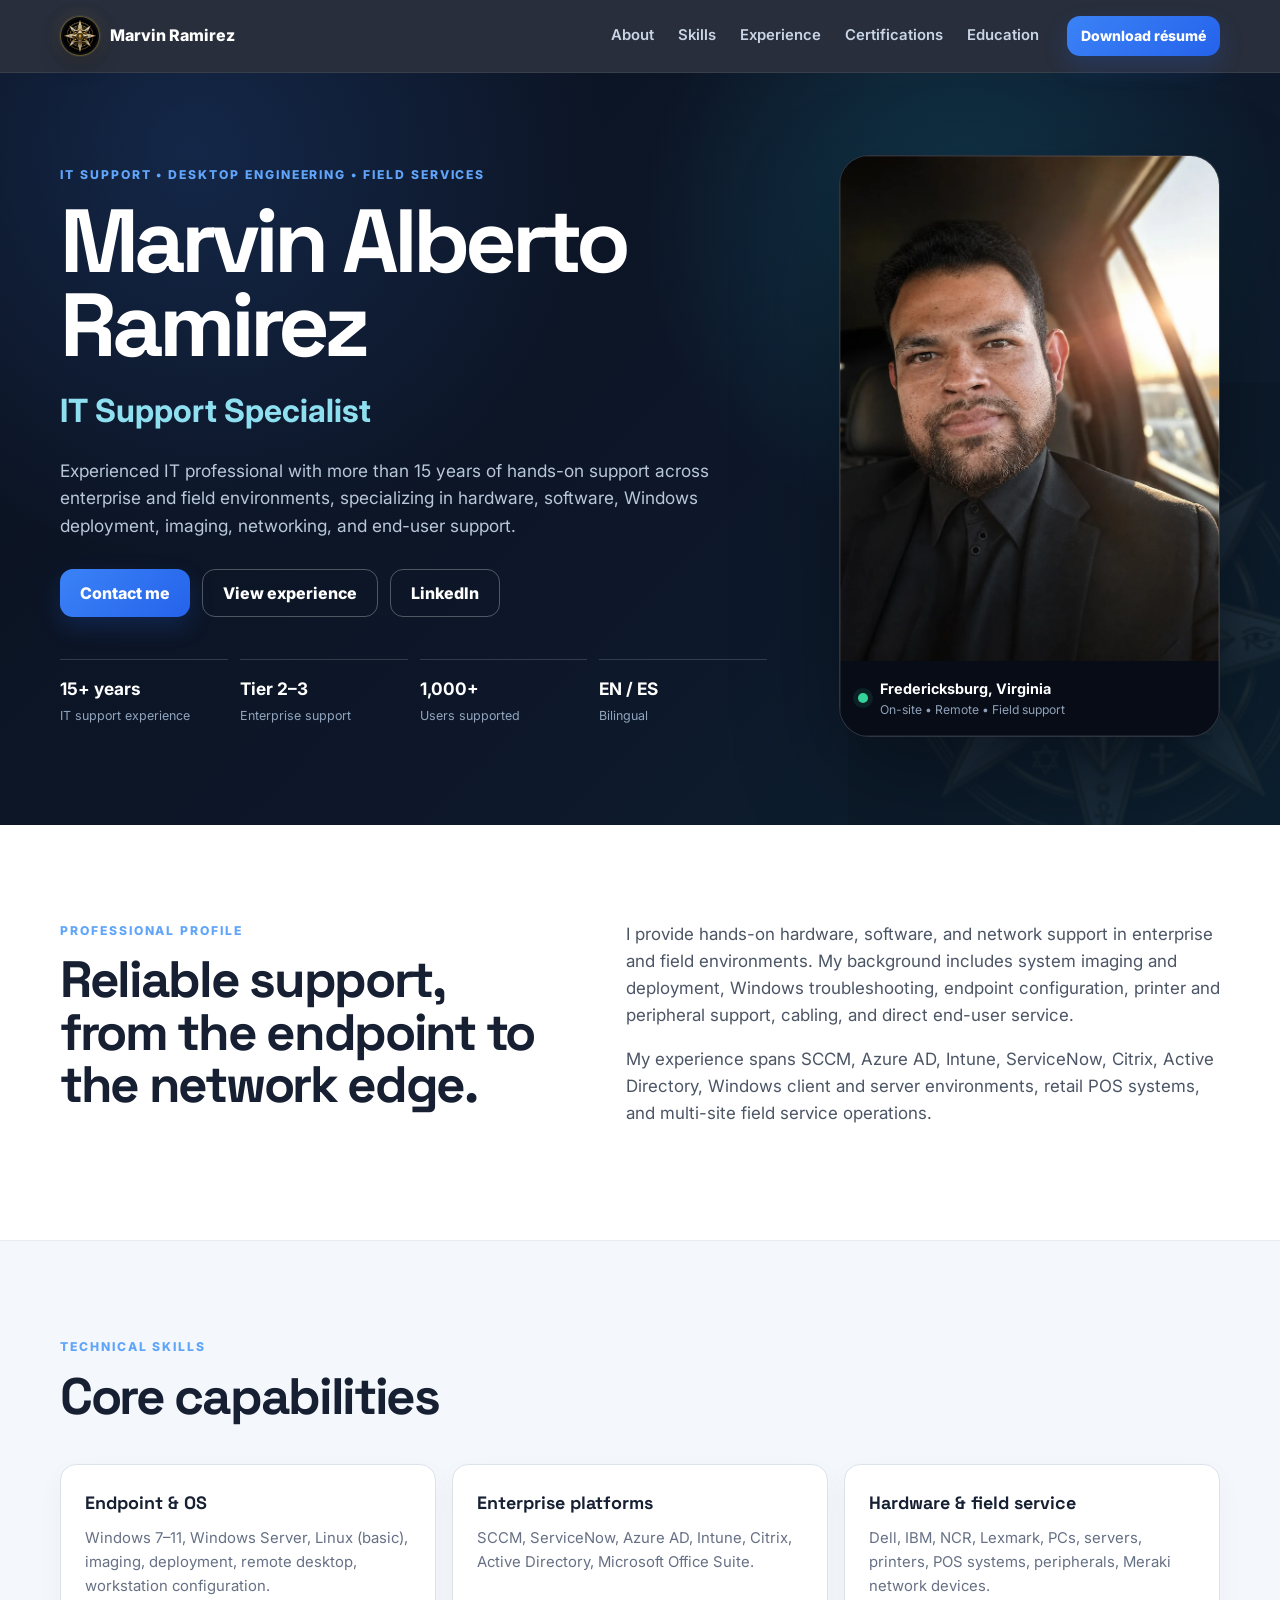
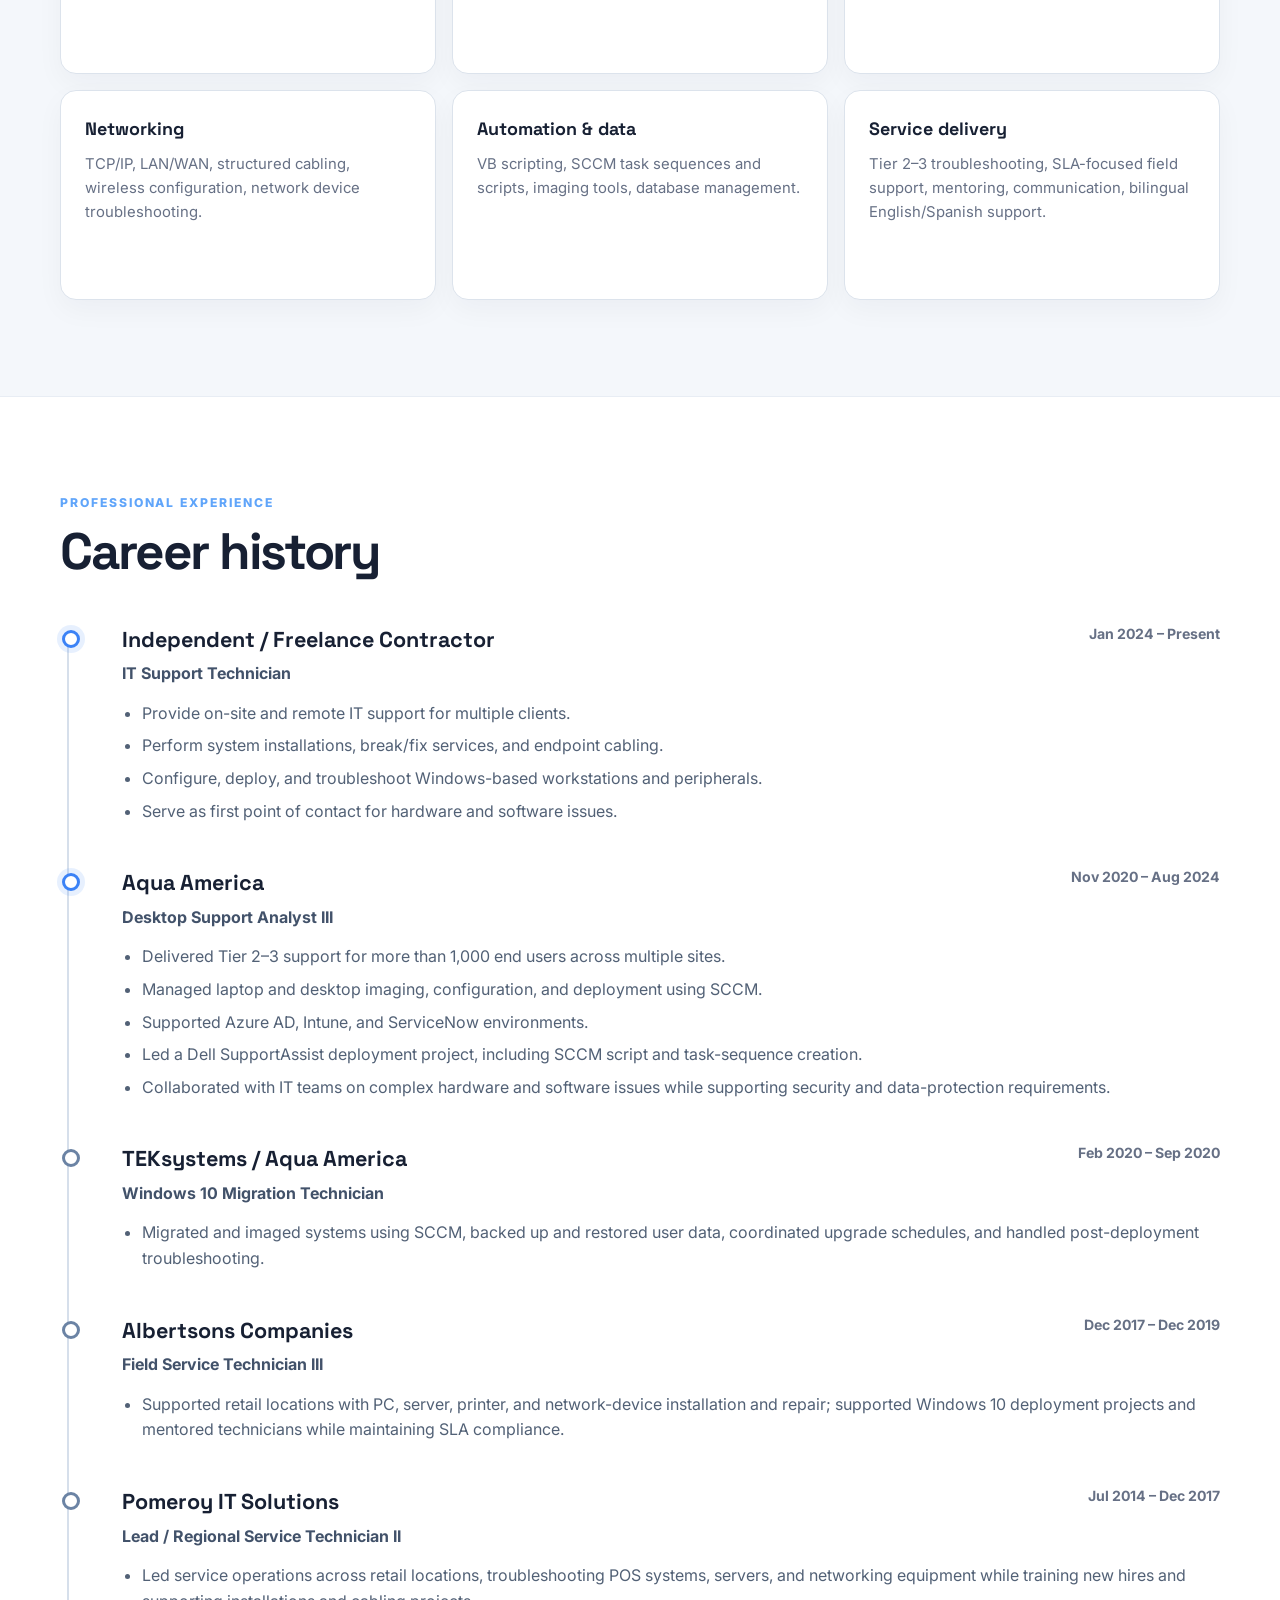
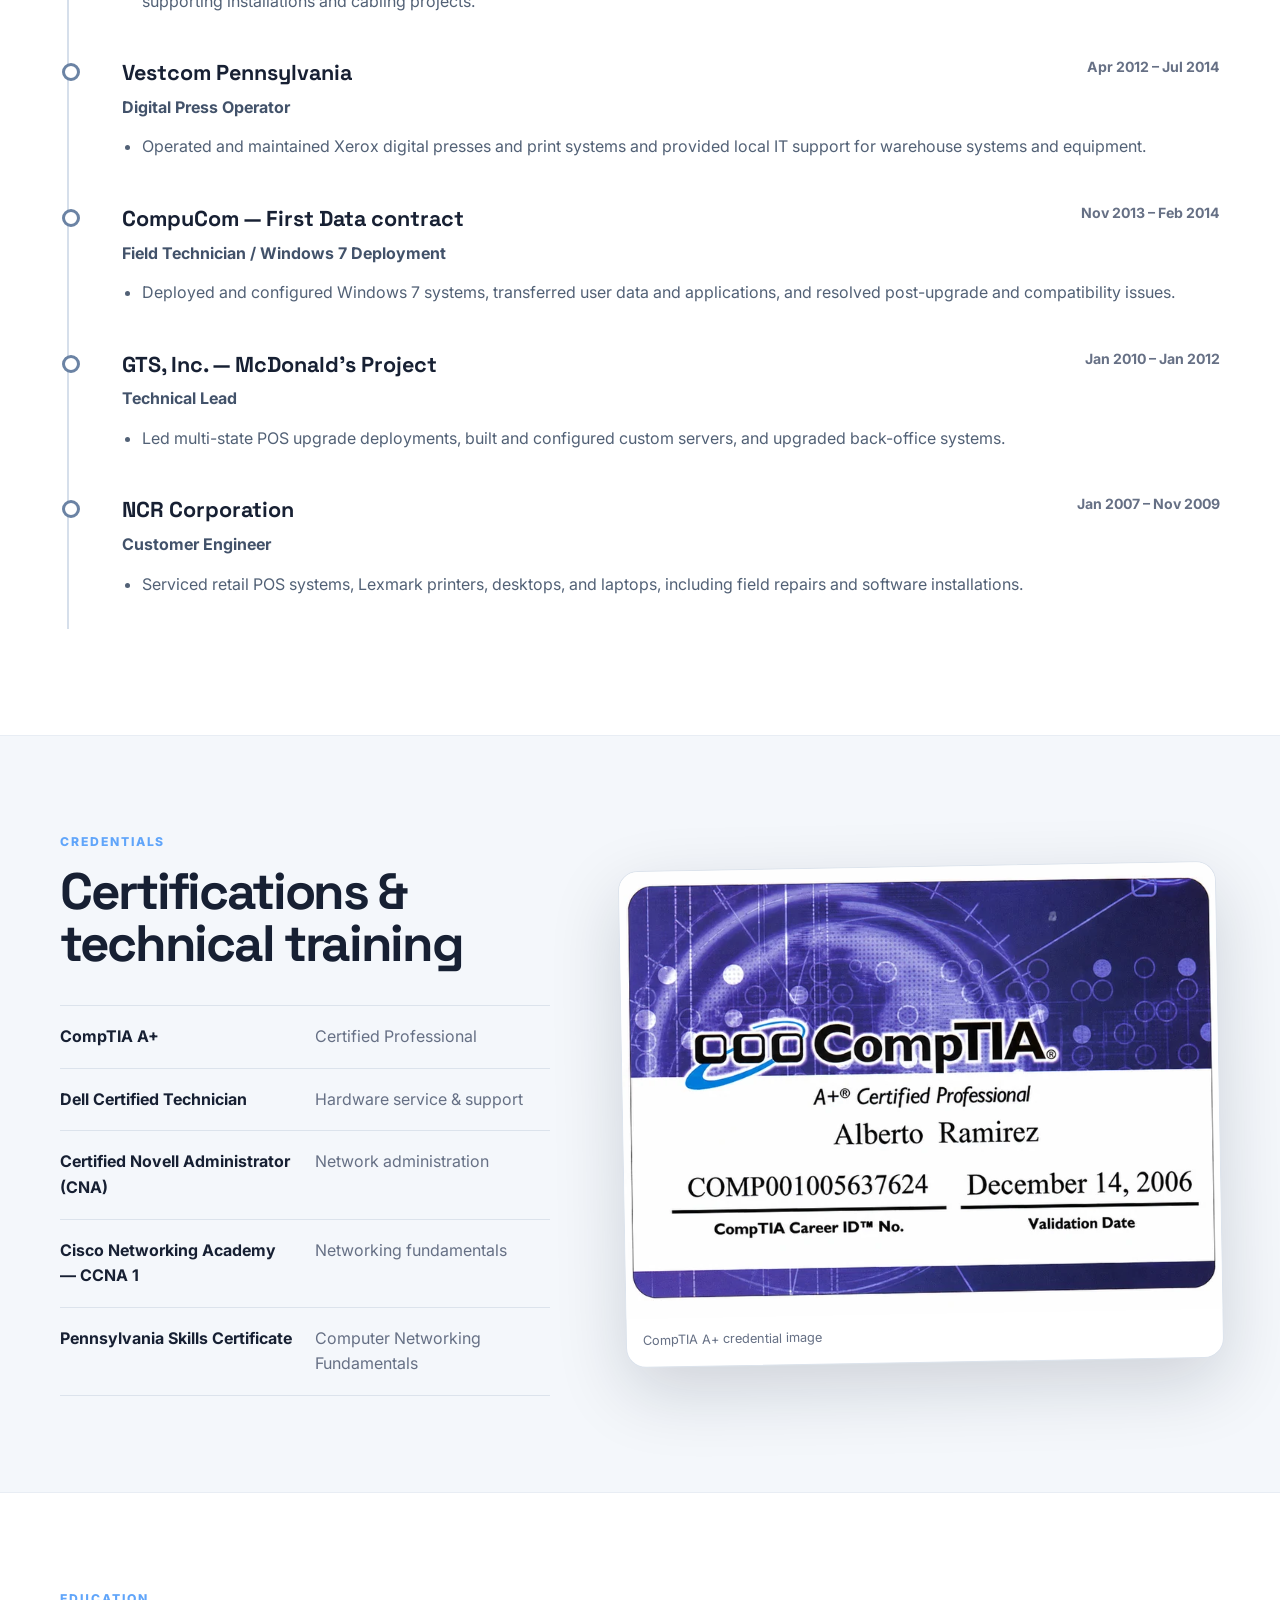
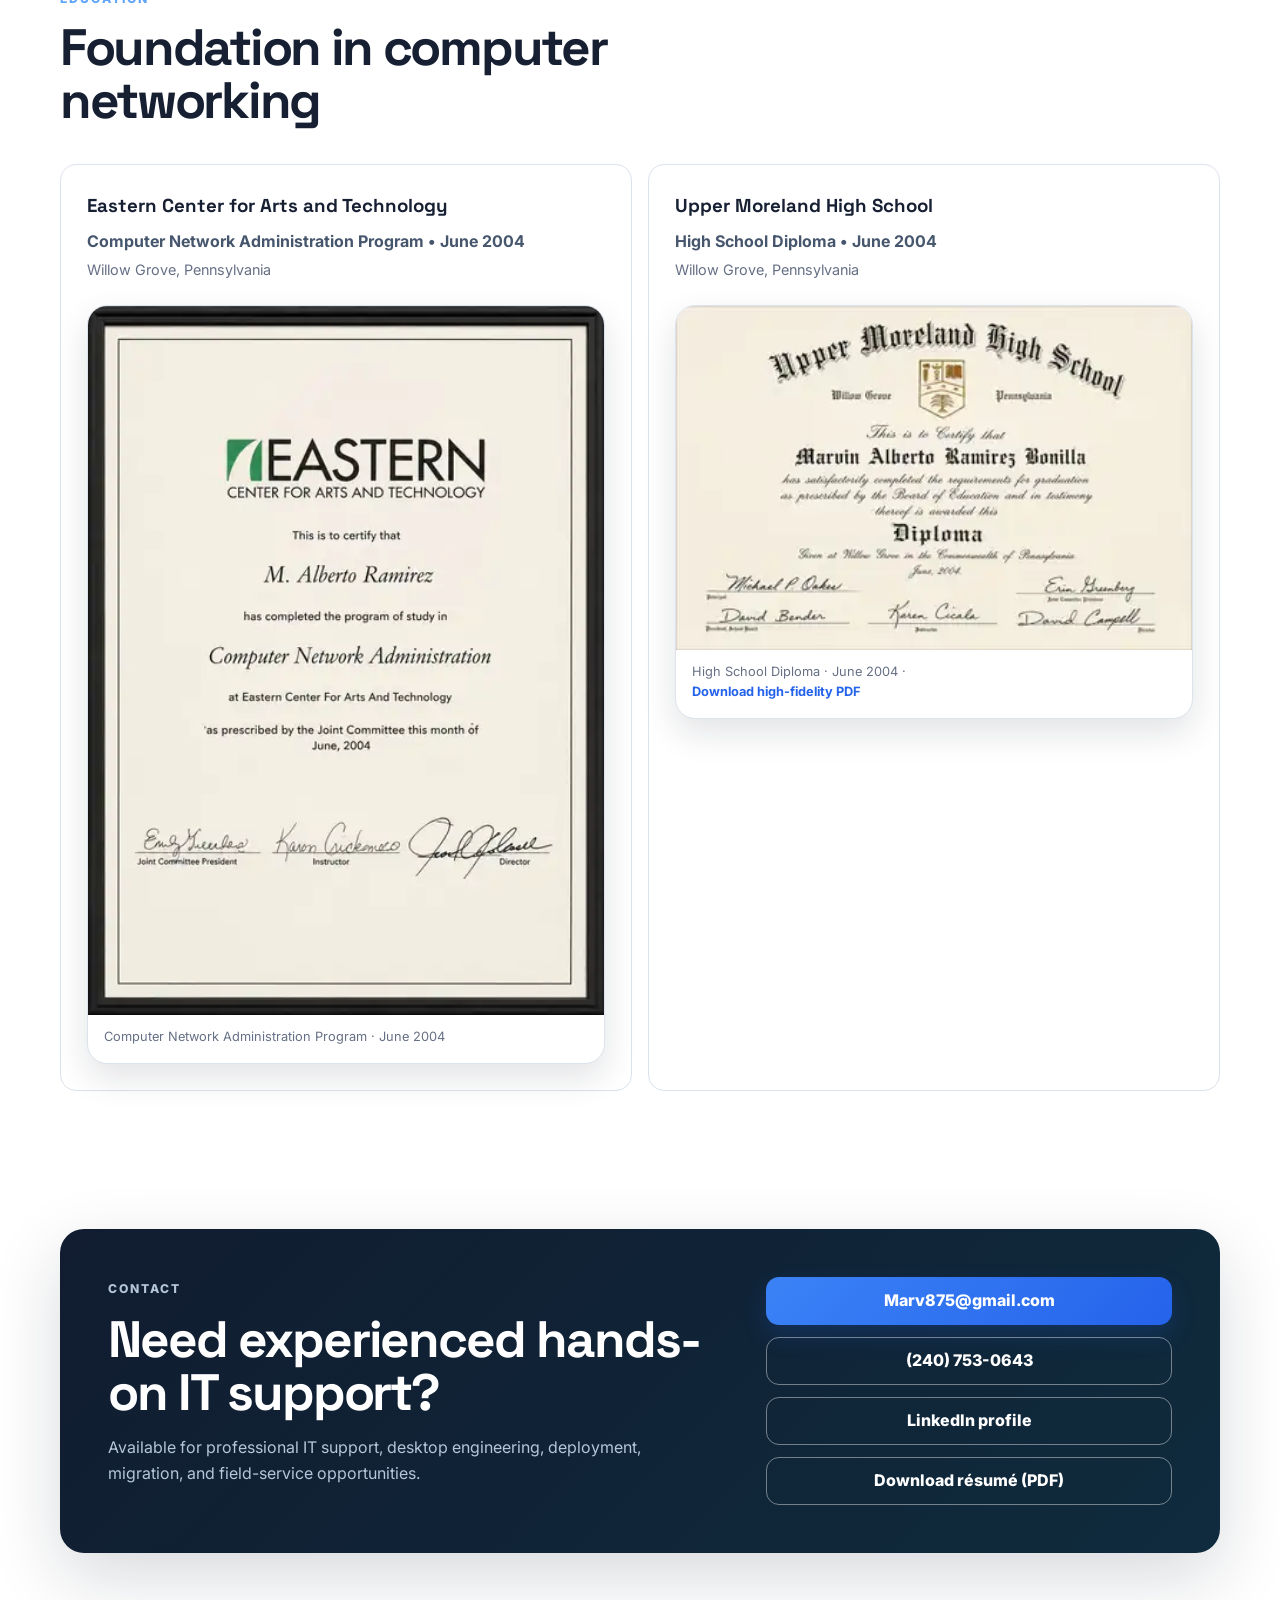
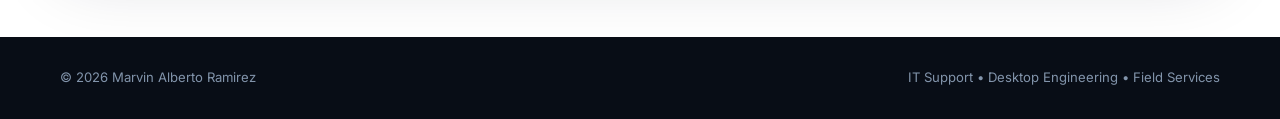
==== index.html @ 09642370 "Link high school diploma image to supplied PDF" ====
<!doctype html>
<html lang="en">
<head>
  <meta charset="utf-8" />
  <meta name="viewport" content="width=device-width, initial-scale=1" />
  <meta name="description" content="Marvin Alberto Ramirez — IT Support Specialist with 15+ years of experience in enterprise desktop support, field services, deployment, imaging, and troubleshooting." />
  <meta name="theme-color" content="#0b1220" />
  <title>Marvin Alberto Ramirez | IT Support Specialist</title>
  <link rel="preconnect" href="https://fonts.googleapis.com" />
  <link rel="preconnect" href="https://fonts.gstatic.com" crossorigin />
  <link href="https://fonts.googleapis.com/css2?family=Inter:wght@400;500;600;700;800&family=Space+Grotesk:wght@500;600;700&display=swap" rel="stylesheet" />
  <link rel="stylesheet" href="styles.css" />
  <script type="application/ld+json">
  {
    "@context": "https://schema.org",
    "@type": "Person",
    "name": "Marvin Alberto Ramirez",
    "jobTitle": "IT Support Specialist",
    "email": "mailto:Marv875@gmail.com",
    "telephone": "+1-240-753-0643",
    "address": {"@type":"PostalAddress","addressLocality":"Fredericksburg","addressRegion":"VA","addressCountry":"US"},
    "url": "https://christus-rex.github.io/Marvin.Ramirez/",
    "sameAs": ["https://www.linkedin.com/in/marvin-alberto-ramirez-bonilla-54261410"]
  }
  </script>
</head>
<body>
  <a class="skip-link" href="#main">Skip to content</a>

  <header class="site-header">
    <div class="shell nav-wrap">
      <a class="brand" href="#top" aria-label="Marvin Ramirez home">
        <span class="brand-mark">MR</span>
        <span>Marvin Ramirez</span>
      </a>
      <nav aria-label="Primary navigation">
        <a href="#about">About</a>
        <a href="#skills">Skills</a>
        <a href="#experience">Experience</a>
        <a href="#certifications">Certifications</a>
        <a href="#education">Education</a>
      </nav>
      <a class="button button-small" href="https://drive.google.com/uc?export=download&id=1-x9CWEKG3XUHW4QFA-6PKvqYLFIgXTUZ" target="_blank" rel="noopener">Download résumé</a>
    </div>
  </header>

  <main id="main">
    <section class="hero" id="top">
      <div class="shell hero-grid">
        <div class="hero-copy">
          <p class="eyebrow">IT SUPPORT • DESKTOP ENGINEERING • FIELD SERVICES</p>
          <h1>Marvin Alberto Ramirez</h1>
          <p class="hero-role">IT Support Specialist</p>
          <p class="hero-summary">Experienced IT professional with more than 15 years of hands-on support across enterprise and field environments, specializing in hardware, software, Windows deployment, imaging, networking, and end-user support.</p>
          <div class="hero-actions">
            <a class="button" href="mailto:Marv875@gmail.com">Contact me</a>
            <a class="button button-ghost" href="#experience">View experience</a>
            <a class="button button-ghost" href="https://www.linkedin.com/in/marvin-alberto-ramirez-bonilla-54261410" target="_blank" rel="noopener noreferrer" aria-label="View Marvin Alberto Ramirez on LinkedIn">LinkedIn</a>
          </div>
          <div class="quick-facts" aria-label="Professional highlights">
            <div><strong>15+ years</strong><span>IT support experience</span></div>
            <div><strong>Tier 2–3</strong><span>Enterprise support</span></div>
            <div><strong>1,000+</strong><span>Users supported</span></div>
            <div><strong>EN / ES</strong><span>Bilingual</span></div>
          </div>
        </div>
        <aside class="portrait-card" aria-label="Professional portrait">
          <img id="profileImage" alt="Professional portrait of Marvin Alberto Ramirez" fetchpriority="high" decoding="async" />
          <div class="portrait-meta">
            <span class="status-dot" aria-hidden="true"></span>
            <div>
              <strong>Fredericksburg, Virginia</strong>
              <span>On-site • Remote • Field support</span>
            </div>
          </div>
        </aside>
      </div>
    </section>

    <section class="section" id="about">
      <div class="shell split">
        <div>
          <p class="section-kicker">Professional profile</p>
          <h2>Reliable support, from the endpoint to the network edge.</h2>
        </div>
        <div class="prose">
          <p>I provide hands-on hardware, software, and network support in enterprise and field environments. My background includes system imaging and deployment, Windows troubleshooting, endpoint configuration, printer and peripheral support, cabling, and direct end-user service.</p>
          <p>My experience spans SCCM, Azure AD, Intune, ServiceNow, Citrix, Active Directory, Windows client and server environments, retail POS systems, and multi-site field service operations.</p>
        </div>
      </div>
    </section>

    <section class="section section-tinted" id="skills">
      <div class="shell">
        <p class="section-kicker">Technical skills</p>
        <h2>Core capabilities</h2>
        <div class="skill-grid">
          <article class="skill-card">
            <h3>Endpoint & OS</h3>
            <p>Windows 7–11, Windows Server, Linux (basic), imaging, deployment, remote desktop, workstation configuration.</p>
          </article>
          <article class="skill-card">
            <h3>Enterprise platforms</h3>
            <p>SCCM, ServiceNow, Azure AD, Intune, Citrix, Active Directory, Microsoft Office Suite.</p>
          </article>
          <article class="skill-card">
            <h3>Hardware & field service</h3>
            <p>Dell, IBM, NCR, Lexmark, PCs, servers, printers, POS systems, peripherals, Meraki network devices.</p>
          </article>
          <article class="skill-card">
            <h3>Networking</h3>
            <p>TCP/IP, LAN/WAN, structured cabling, wireless configuration, network device troubleshooting.</p>
          </article>
          <article class="skill-card">
            <h3>Automation & data</h3>
            <p>VB scripting, SCCM task sequences and scripts, imaging tools, database management.</p>
          </article>
          <article class="skill-card">
            <h3>Service delivery</h3>
            <p>Tier 2–3 troubleshooting, SLA-focused field support, mentoring, communication, bilingual English/Spanish support.</p>
          </article>
        </div>
      </div>
    </section>

    <section class="section" id="experience">
      <div class="shell">
        <p class="section-kicker">Professional experience</p>
        <h2>Career history</h2>
        <div class="timeline">
          <article class="job featured-job">
            <div class="job-head">
              <div><h3>Independent / Freelance Contractor</h3><p>IT Support Technician</p></div>
              <time>Jan 2024 – Present</time>
            </div>
            <ul>
              <li>Provide on-site and remote IT support for multiple clients.</li>
              <li>Perform system installations, break/fix services, and endpoint cabling.</li>
              <li>Configure, deploy, and troubleshoot Windows-based workstations and peripherals.</li>
              <li>Serve as first point of contact for hardware and software issues.</li>
            </ul>
          </article>

          <article class="job featured-job">
            <div class="job-head">
              <div><h3>Aqua America</h3><p>Desktop Support Analyst III</p></div>
              <time>Nov 2020 – Aug 2024</time>
            </div>
            <ul>
              <li>Delivered Tier 2–3 support for more than 1,000 end users across multiple sites.</li>
              <li>Managed laptop and desktop imaging, configuration, and deployment using SCCM.</li>
              <li>Supported Azure AD, Intune, and ServiceNow environments.</li>
              <li>Led a Dell SupportAssist deployment project, including SCCM script and task-sequence creation.</li>
              <li>Collaborated with IT teams on complex hardware and software issues while supporting security and data-protection requirements.</li>
            </ul>
          </article>

          <article class="job">
            <div class="job-head"><div><h3>TEKsystems / Aqua America</h3><p>Windows 10 Migration Technician</p></div><time>Feb 2020 – Sep 2020</time></div>
            <ul><li>Migrated and imaged systems using SCCM, backed up and restored user data, coordinated upgrade schedules, and handled post-deployment troubleshooting.</li></ul>
          </article>

          <article class="job">
            <div class="job-head"><div><h3>Albertsons Companies</h3><p>Field Service Technician III</p></div><time>Dec 2017 – Dec 2019</time></div>
            <ul><li>Supported retail locations with PC, server, printer, and network-device installation and repair; supported Windows 10 deployment projects and mentored technicians while maintaining SLA compliance.</li></ul>
          </article>

          <article class="job">
            <div class="job-head"><div><h3>Pomeroy IT Solutions</h3><p>Lead / Regional Service Technician II</p></div><time>Jul 2014 – Dec 2017</time></div>
            <ul><li>Led service operations across retail locations, troubleshooting POS systems, servers, and networking equipment while training new hires and supporting installations and cabling projects.</li></ul>
          </article>

          <article class="job">
            <div class="job-head"><div><h3>Vestcom Pennsylvania</h3><p>Digital Press Operator</p></div><time>Apr 2012 – Jul 2014</time></div>
            <ul><li>Operated and maintained Xerox digital presses and print systems and provided local IT support for warehouse systems and equipment.</li></ul>
          </article>

          <article class="job">
            <div class="job-head"><div><h3>CompuCom — First Data contract</h3><p>Field Technician / Windows 7 Deployment</p></div><time>Nov 2013 – Feb 2014</time></div>
            <ul><li>Deployed and configured Windows 7 systems, transferred user data and applications, and resolved post-upgrade and compatibility issues.</li></ul>
          </article>

          <article class="job">
            <div class="job-head"><div><h3>GTS, Inc. — McDonald’s Project</h3><p>Technical Lead</p></div><time>Jan 2010 – Jan 2012</time></div>
            <ul><li>Led multi-state POS upgrade deployments, built and configured custom servers, and upgraded back-office systems.</li></ul>
          </article>

          <article class="job">
            <div class="job-head"><div><h3>NCR Corporation</h3><p>Customer Engineer</p></div><time>Jan 2007 – Nov 2009</time></div>
            <ul><li>Serviced retail POS systems, Lexmark printers, desktops, and laptops, including field repairs and software installations.</li></ul>
          </article>
        </div>
      </div>
    </section>

    <section class="section section-tinted" id="certifications">
      <div class="shell cert-layout">
        <div>
          <p class="section-kicker">Credentials</p>
          <h2>Certifications & technical training</h2>
          <ul class="credential-list">
            <li><strong>CompTIA A+</strong><span>Certified Professional</span></li>
            <li><strong>Dell Certified Technician</strong><span>Hardware service & support</span></li>
            <li><strong>Certified Novell Administrator (CNA)</strong><span>Network administration</span></li>
            <li><strong>Cisco Networking Academy — CCNA 1</strong><span>Networking fundamentals</span></li>
            <li><strong>Pennsylvania Skills Certificate</strong><span>Computer Networking Fundamentals</span></li>
          </ul>
        </div>
        <figure class="certificate-card">
          <a id="certLink" href="#" target="_blank" rel="noopener">
            <img id="certImage" alt="CompTIA A+ Certified Professional credential for Alberto Ramirez" loading="lazy" decoding="async" />
          </a>
          <figcaption>CompTIA A+ credential image</figcaption>
        </figure>
      </div>
    </section>

    <section class="section" id="education">
      <div class="shell">
        <p class="section-kicker">Education</p>
        <h2>Foundation in computer networking</h2>
        <div class="education-grid">
          <article>
            <h3>Eastern Center for Arts and Technology</h3>
            <p>Computer Network Administration Program • June 2004</p>
            <span>Willow Grove, Pennsylvania</span>
            <figure class="certificate-card" style="margin:22px 0 0;transform:none;box-shadow:0 14px 34px rgba(15,23,42,.12);">
              <a id="educationCredentialLink" href="#" target="_blank" rel="noopener">
                <img id="educationCredentialImage" loading="lazy" decoding="async" alt="Eastern Center for Arts and Technology Computer Network Administration program credential awarded to M. Alberto Ramirez in June 2004" />
              </a>
              <figcaption>Computer Network Administration Program · June 2004</figcaption>
            </figure>
          </article>
          <article>
            <h3>Upper Moreland High School</h3>
            <p>High School Diploma • June 2004</p>
            <span>Willow Grove, Pennsylvania</span>
            <figure class="certificate-card" style="margin:22px 0 0;transform:none;box-shadow:0 14px 34px rgba(15,23,42,.12);">
              <a href="https://drive.google.com/uc?export=download&id=1xUyDk8hZVfvkH5Q1zyFi1_C7lyl9K5RN" target="_blank" rel="noopener" aria-label="Download Upper Moreland High School diploma as high-fidelity PDF">
                <img src="assets/upper-moreland-high-school-diploma.webp?v=20260817-diploma-placement1" loading="lazy" decoding="async" alt="Upper Moreland High School diploma awarded to Marvin Alberto Ramirez Bonilla in June 2004" />
              </a>
              <figcaption>High School Diploma · June 2004 · <a data-upper-pdf-download href="https://drive.google.com/uc?export=download&id=1xUyDk8hZVfvkH5Q1zyFi1_C7lyl9K5RN" target="_blank" rel="noopener" style="font-weight:700;color:#2563eb;text-decoration:none">Download high-fidelity PDF</a></figcaption>
            </figure>
          </article>
        </div>
      </div>
    </section>

    <section class="contact-section" id="contact">
      <div class="shell contact-card">
        <div>
          <p class="section-kicker">Contact</p>
          <h2>Need experienced hands-on IT support?</h2>
          <p>Available for professional IT support, desktop engineering, deployment, migration, and field-service opportunities.</p>
        </div>
        <div class="contact-actions">
          <a class="button" href="mailto:Marv875@gmail.com">Marv875@gmail.com</a>
          <a class="button button-ghost light" href="tel:+12407530643">(240) 753-0643</a>
          <a class="button button-ghost light" href="https://www.linkedin.com/in/marvin-alberto-ramirez-bonilla-54261410" target="_blank" rel="noopener noreferrer">LinkedIn profile</a>
          <a class="button button-ghost light" href="https://drive.google.com/uc?export=download&id=1-x9CWEKG3XUHW4QFA-6PKvqYLFIgXTUZ" target="_blank" rel="noopener">Download résumé (PDF)</a>
        </div>
      </div>
    </section>
  </main>

  <footer>
    <div class="shell footer-inner">
      <span>© <span id="year"></span> Marvin Alberto Ramirez</span>
      <span>IT Support • Desktop Engineering • Field Services</span>
    </div>
  </footer>
  <noscript>This portfolio requires JavaScript to display embedded media.</noscript>
  <script>document.getElementById('year').textContent = new Date().getFullYear();</script>
  <script src="asset-loader.js?v=20260817-drive-resume1"></script>
</body>
</html>
---- styles.css ----
:root {
  --bg: #0b1220;
  --bg-2: #111b2d;
  --surface: #ffffff;
  --surface-2: #f4f7fb;
  --ink: #172033;
  --muted: #667085;
  --line: #dce3ec;
  --accent: #3b82f6;
  --accent-2: #22d3ee;
  --white: #ffffff;
  --shadow: 0 24px 70px rgba(15, 23, 42, .16);
  --radius: 24px;
  --radius-sm: 16px;
}

* { box-sizing: border-box; }
html { scroll-behavior: smooth; }
body {
  margin: 0;
  color: var(--ink);
  background: var(--surface);
  font-family: Inter, system-ui, -apple-system, BlinkMacSystemFont, "Segoe UI", sans-serif;
  line-height: 1.6;
  -webkit-font-smoothing: antialiased;
}
img { max-width: 100%; display: block; }
a { color: inherit; }
.shell { width: min(1160px, calc(100% - 40px)); margin: 0 auto; }
.skip-link { position: absolute; left: -999px; top: 10px; padding: 10px 14px; background: #fff; z-index: 99; }
.skip-link:focus { left: 10px; }

.site-header {
  position: sticky;
  top: 0;
  z-index: 20;
  background: rgba(11, 18, 32, .88);
  backdrop-filter: blur(16px);
  border-bottom: 1px solid rgba(255,255,255,.08);
  color: var(--white);
}
.nav-wrap { min-height: 72px; display: flex; align-items: center; gap: 28px; }
.brand { display: flex; align-items: center; gap: 10px; text-decoration: none; font-weight: 800; }
.brand-mark {
  width: 38px; height: 38px; border-radius: 11px; display: grid; place-items: center;
  background: linear-gradient(135deg, var(--accent), var(--accent-2));
  font-family: "Space Grotesk", sans-serif; letter-spacing: -.04em;
}
nav { margin-left: auto; display: flex; gap: 24px; }
nav a { text-decoration: none; color: #c9d5e6; font-size: .93rem; font-weight: 600; }
nav a:hover { color: #fff; }

.button {
  display: inline-flex; align-items: center; justify-content: center; min-height: 48px; padding: 0 20px;
  border-radius: 13px; text-decoration: none; font-weight: 800; background: linear-gradient(135deg, var(--accent), #2563eb); color: #fff;
  box-shadow: 0 10px 24px rgba(37, 99, 235, .2); transition: transform .2s ease, box-shadow .2s ease;
}
.button:hover { transform: translateY(-2px); box-shadow: 0 14px 28px rgba(37, 99, 235, .28); }
.button-small { min-height: 40px; padding: 0 14px; font-size: .88rem; }
.button-ghost { background: transparent; border: 1px solid #b8c7da; color: var(--ink); box-shadow: none; }
.button-ghost.light { color: #fff; border-color: rgba(255,255,255,.42); }

.hero {
  color: #fff;
  background:
    radial-gradient(circle at 75% 20%, rgba(34,211,238,.18), transparent 28%),
    radial-gradient(circle at 15% 10%, rgba(59,130,246,.18), transparent 32%),
    linear-gradient(135deg, #0b1220 0%, #0d1729 55%, #0d2232 100%);
  overflow: hidden;
}
.hero-grid { min-height: 700px; display: grid; grid-template-columns: 1.3fr .7fr; gap: 72px; align-items: center; padding: 82px 0 88px; }
.eyebrow, .section-kicker { margin: 0 0 14px; color: #60a5fa; letter-spacing: .16em; font-size: .76rem; font-weight: 800; text-transform: uppercase; }
.hero h1, h2, h3 { font-family: "Space Grotesk", Inter, sans-serif; }
.hero h1 { margin: 0; max-width: 760px; font-size: clamp(3.2rem, 7vw, 6.4rem); line-height: .94; letter-spacing: -.055em; }
.hero-role { margin: 18px 0 0; font-size: clamp(1.35rem, 3vw, 2rem); color: #8edff0; font-weight: 700; }
.hero-summary { max-width: 760px; color: #b8c7da; font-size: 1.08rem; margin: 20px 0 0; }
.hero-actions { display: flex; flex-wrap: wrap; gap: 12px; margin-top: 30px; }
.hero .button-ghost { color: #fff; border-color: rgba(255,255,255,.28); }
.quick-facts { display: grid; grid-template-columns: repeat(4, 1fr); gap: 12px; margin-top: 42px; }
.quick-facts div { border-top: 1px solid rgba(255,255,255,.16); padding-top: 15px; }
.quick-facts strong { display: block; color: #fff; font-size: 1.08rem; }
.quick-facts span { display: block; color: #91a5be; font-size: .78rem; margin-top: 3px; }

.portrait-card { position: relative; border-radius: 30px; overflow: hidden; box-shadow: 0 36px 100px rgba(0,0,0,.34); border: 1px solid rgba(255,255,255,.12); background: #111827; }
.portrait-card::after { content: ""; position: absolute; inset: 0; pointer-events: none; box-shadow: inset 0 0 0 1px rgba(255,255,255,.08); }
.portrait-card img { width: 100%; aspect-ratio: 3/4; object-fit: cover; object-position: center 25%; }
.portrait-meta { display: flex; align-items: center; gap: 12px; padding: 16px 18px; background: rgba(7,12,22,.96); }
.portrait-meta strong, .portrait-meta span { display: block; }
.portrait-meta strong { font-size: .9rem; }
.portrait-meta span { color: #8fa0b7; font-size: .76rem; }
.status-dot { width: 10px; height: 10px; border-radius: 999px; background: #34d399; box-shadow: 0 0 0 5px rgba(52,211,153,.1); }

.section { padding: 96px 0; }
.section-tinted { background: var(--surface-2); border-top: 1px solid #e8edf4; border-bottom: 1px solid #e8edf4; }
.section h2 { margin: 0; font-size: clamp(2.1rem, 4vw, 3.5rem); line-height: 1.03; letter-spacing: -.045em; max-width: 760px; }
.split { display: grid; grid-template-columns: .9fr 1.1fr; gap: 80px; align-items: start; }
.prose { color: #4b5565; font-size: 1.06rem; }
.prose p:first-child { margin-top: 0; }

.skill-grid { display: grid; grid-template-columns: repeat(3, 1fr); gap: 16px; margin-top: 40px; }
.skill-card { min-height: 210px; padding: 24px; background: #fff; border: 1px solid var(--line); border-radius: var(--radius-sm); box-shadow: 0 10px 28px rgba(15,23,42,.04); }
.skill-card h3 { margin: 0 0 10px; font-size: 1.12rem; }
.skill-card p { margin: 0; color: var(--muted); font-size: .93rem; }

.timeline { margin-top: 44px; position: relative; }
.timeline::before { content: ""; position: absolute; left: 7px; top: 10px; bottom: 10px; width: 2px; background: #d6dfeb; }
.job { position: relative; margin-left: 38px; padding: 0 0 42px 24px; }
.job::before { content: ""; position: absolute; left: -36px; top: 7px; width: 12px; height: 12px; border-radius: 99px; background: #fff; border: 3px solid #6b83a4; }
.featured-job::before { border-color: var(--accent); box-shadow: 0 0 0 5px rgba(59,130,246,.12); }
.job-head { display: flex; gap: 24px; align-items: flex-start; justify-content: space-between; }
.job-head h3 { margin: 0; font-size: 1.35rem; }
.job-head p { margin: 4px 0 0; color: #42526a; font-weight: 700; }
.job-head time { flex: 0 0 auto; color: #667085; font-size: .88rem; font-weight: 700; }
.job ul { margin: 14px 0 0; padding-left: 20px; color: #526176; }
.job li + li { margin-top: 7px; }

.cert-layout { display: grid; grid-template-columns: .9fr 1.1fr; gap: 72px; align-items: center; }
.credential-list { list-style: none; padding: 0; margin: 34px 0 0; border-top: 1px solid var(--line); }
.credential-list li { display: grid; grid-template-columns: 1fr 1fr; gap: 20px; padding: 18px 0; border-bottom: 1px solid var(--line); }
.credential-list span { color: var(--muted); }
.certificate-card { margin: 0; background: #fff; border-radius: 20px; overflow: hidden; border: 1px solid var(--line); box-shadow: var(--shadow); transform: rotate(-1deg); }
.certificate-card a { display: block; }
.certificate-card img { width: 100%; }
.certificate-card figcaption { padding: 12px 16px 15px; color: var(--muted); font-size: .8rem; }

.education-grid { display: grid; grid-template-columns: 1fr 1fr; gap: 16px; margin-top: 36px; }
.education-grid article { padding: 26px; border: 1px solid var(--line); border-radius: var(--radius-sm); }
.education-grid h3 { margin: 0; }
.education-grid p { margin: 8px 0 3px; font-weight: 700; color: #46566d; }
.education-grid span { color: var(--muted); font-size: .9rem; }

.contact-section { padding: 42px 0 84px; }
.contact-card { display: grid; grid-template-columns: 1.2fr .8fr; gap: 50px; align-items: center; padding: 48px; border-radius: var(--radius); color: #fff; background: linear-gradient(135deg, #111c30, #0f2b3d); box-shadow: var(--shadow); }
.contact-card h2 { margin: 0; font-size: clamp(2rem, 4vw, 3.2rem); line-height: 1.04; letter-spacing: -.04em; }
.contact-card p { color: #b5c6da; max-width: 680px; }
.contact-actions { display: flex; flex-direction: column; gap: 12px; align-items: stretch; }
footer { background: #080d16; color: #8294ab; font-size: .82rem; }
.footer-inner { min-height: 82px; display: flex; gap: 30px; justify-content: space-between; align-items: center; }

@media (max-width: 980px) {
  nav { display: none; }
  .nav-wrap .button-small { margin-left: auto; }
  .hero-grid { grid-template-columns: 1fr; gap: 42px; padding-top: 68px; }
  .portrait-card { max-width: 520px; }
  .quick-facts { grid-template-columns: repeat(2, 1fr); }
  .split, .cert-layout { grid-template-columns: 1fr; gap: 46px; }
  .skill-grid { grid-template-columns: repeat(2, 1fr); }
  .contact-card { grid-template-columns: 1fr; }
}

@media (max-width: 640px) {
  .shell { width: min(100% - 26px, 1160px); }
  .brand span:last-child { display: none; }
  .nav-wrap { min-height: 64px; }
  .button-small { font-size: .8rem; padding-inline: 12px; }
  .hero-grid { min-height: auto; padding: 56px 0 62px; }
  .hero h1 { font-size: clamp(3rem, 16vw, 4.9rem); }
  .quick-facts { grid-template-columns: 1fr 1fr; }
  .section { padding: 72px 0; }
  .skill-grid, .education-grid { grid-template-columns: 1fr; }
  .skill-card { min-height: auto; }
  .job { margin-left: 24px; padding-left: 15px; }
  .job::before { left: -23px; }
  .timeline::before { left: 5px; }
  .job-head { display: block; }
  .job-head time { display: inline-block; margin-top: 7px; }
  .credential-list li { grid-template-columns: 1fr; gap: 2px; }
  .contact-card { padding: 30px 22px; }
  .footer-inner { padding: 22px 0; display: block; }
  .footer-inner span { display: block; }
}
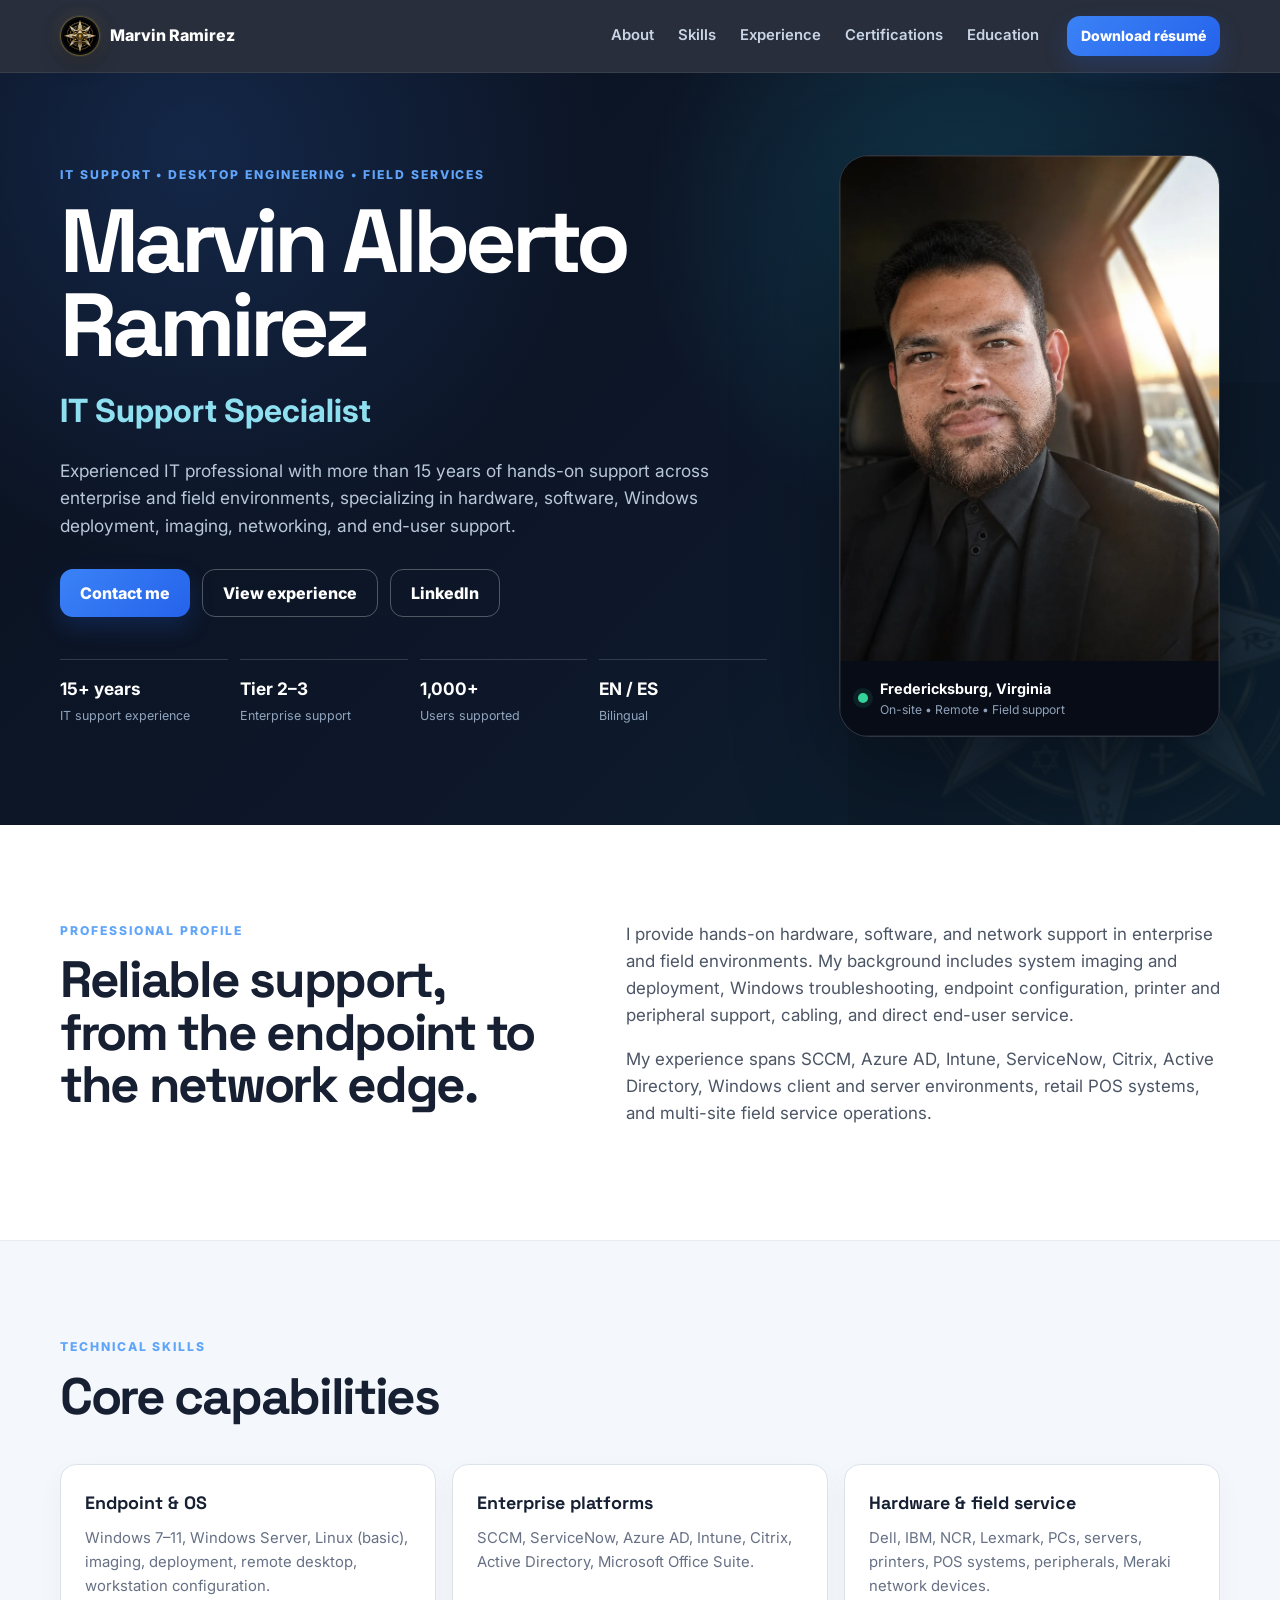
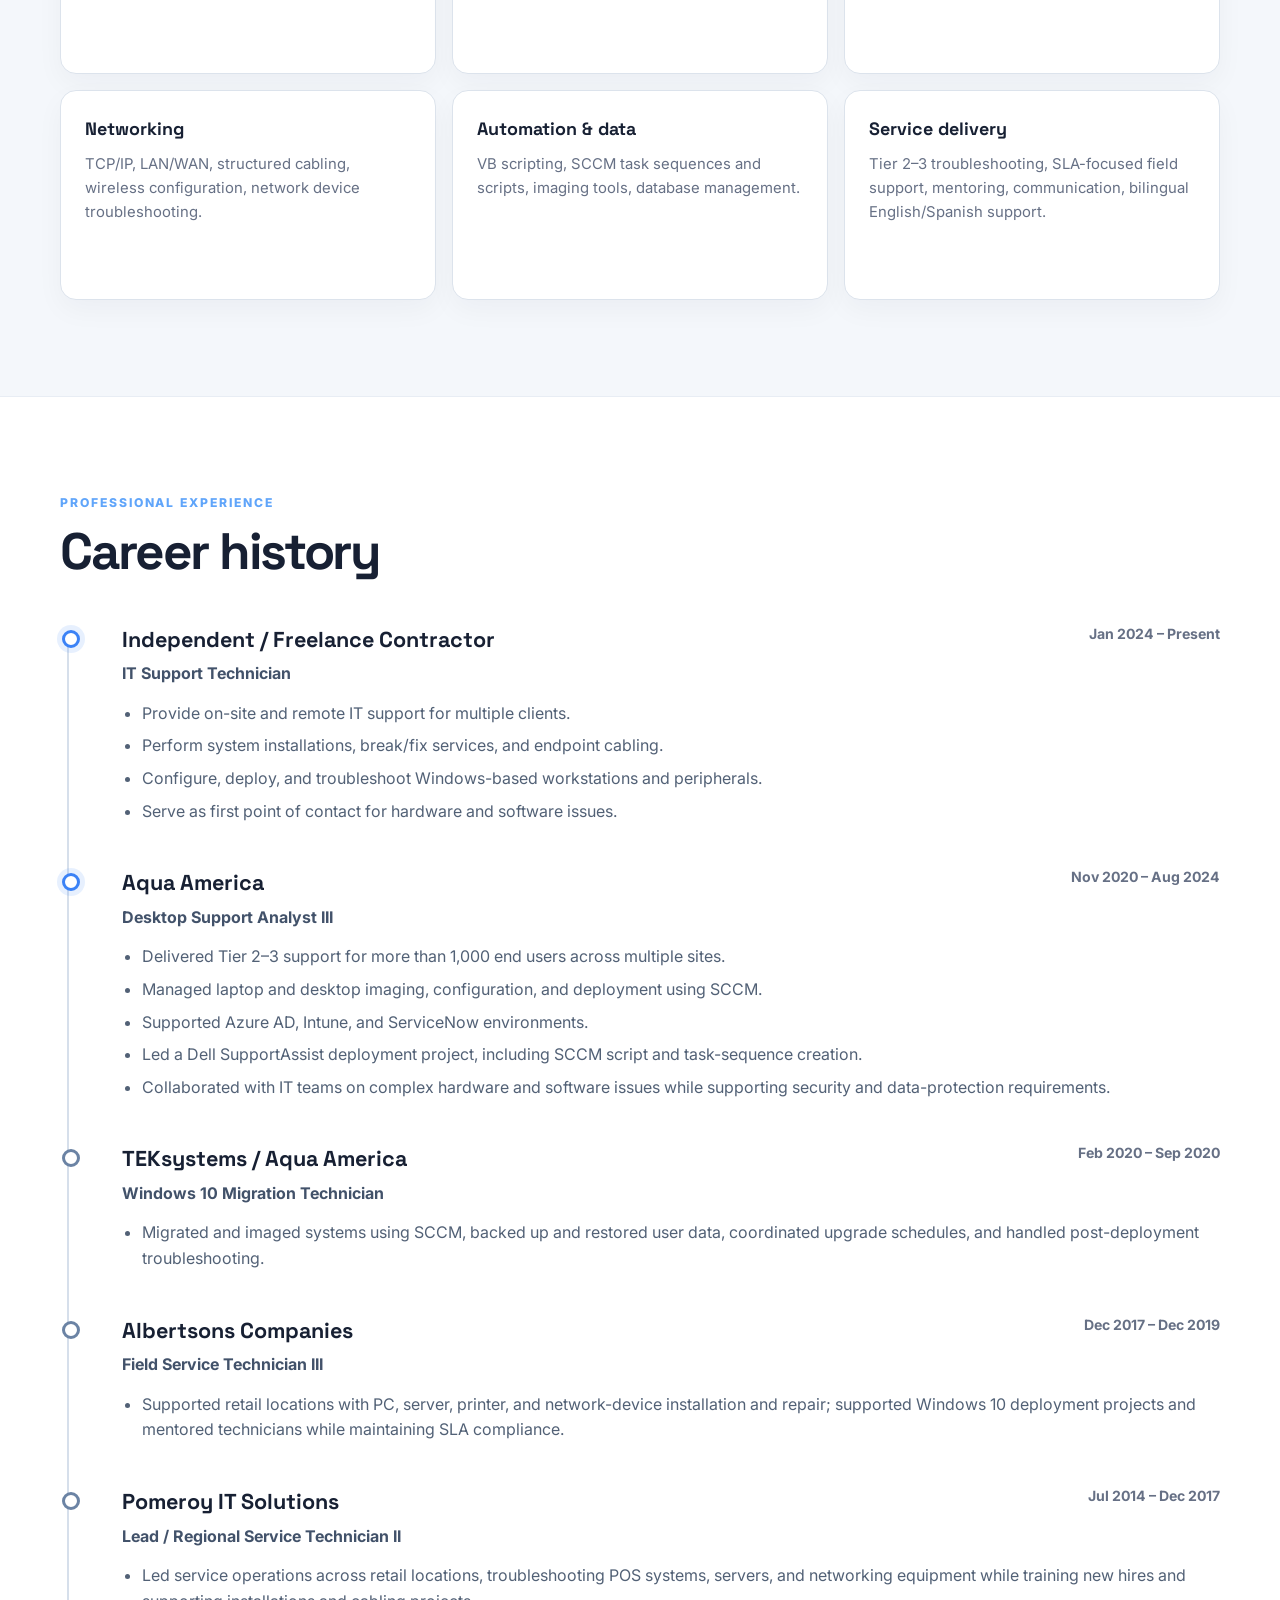
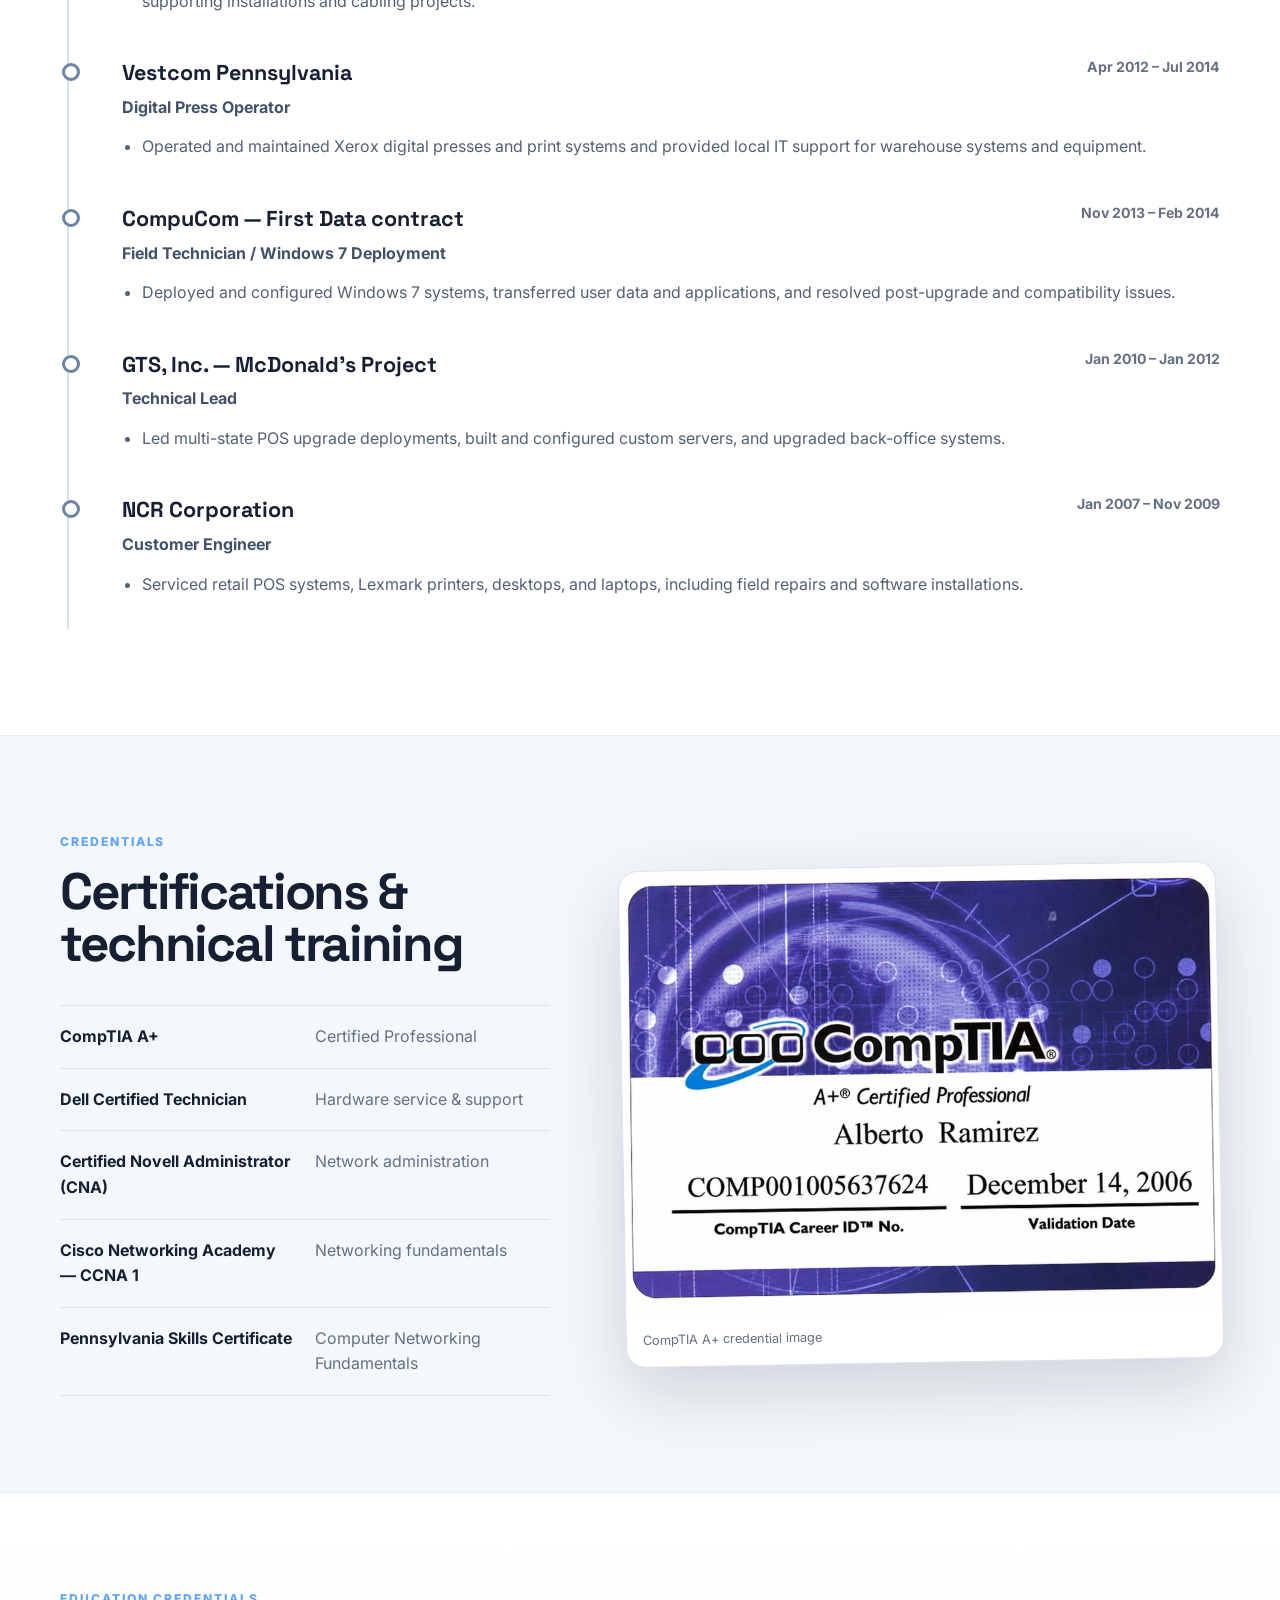
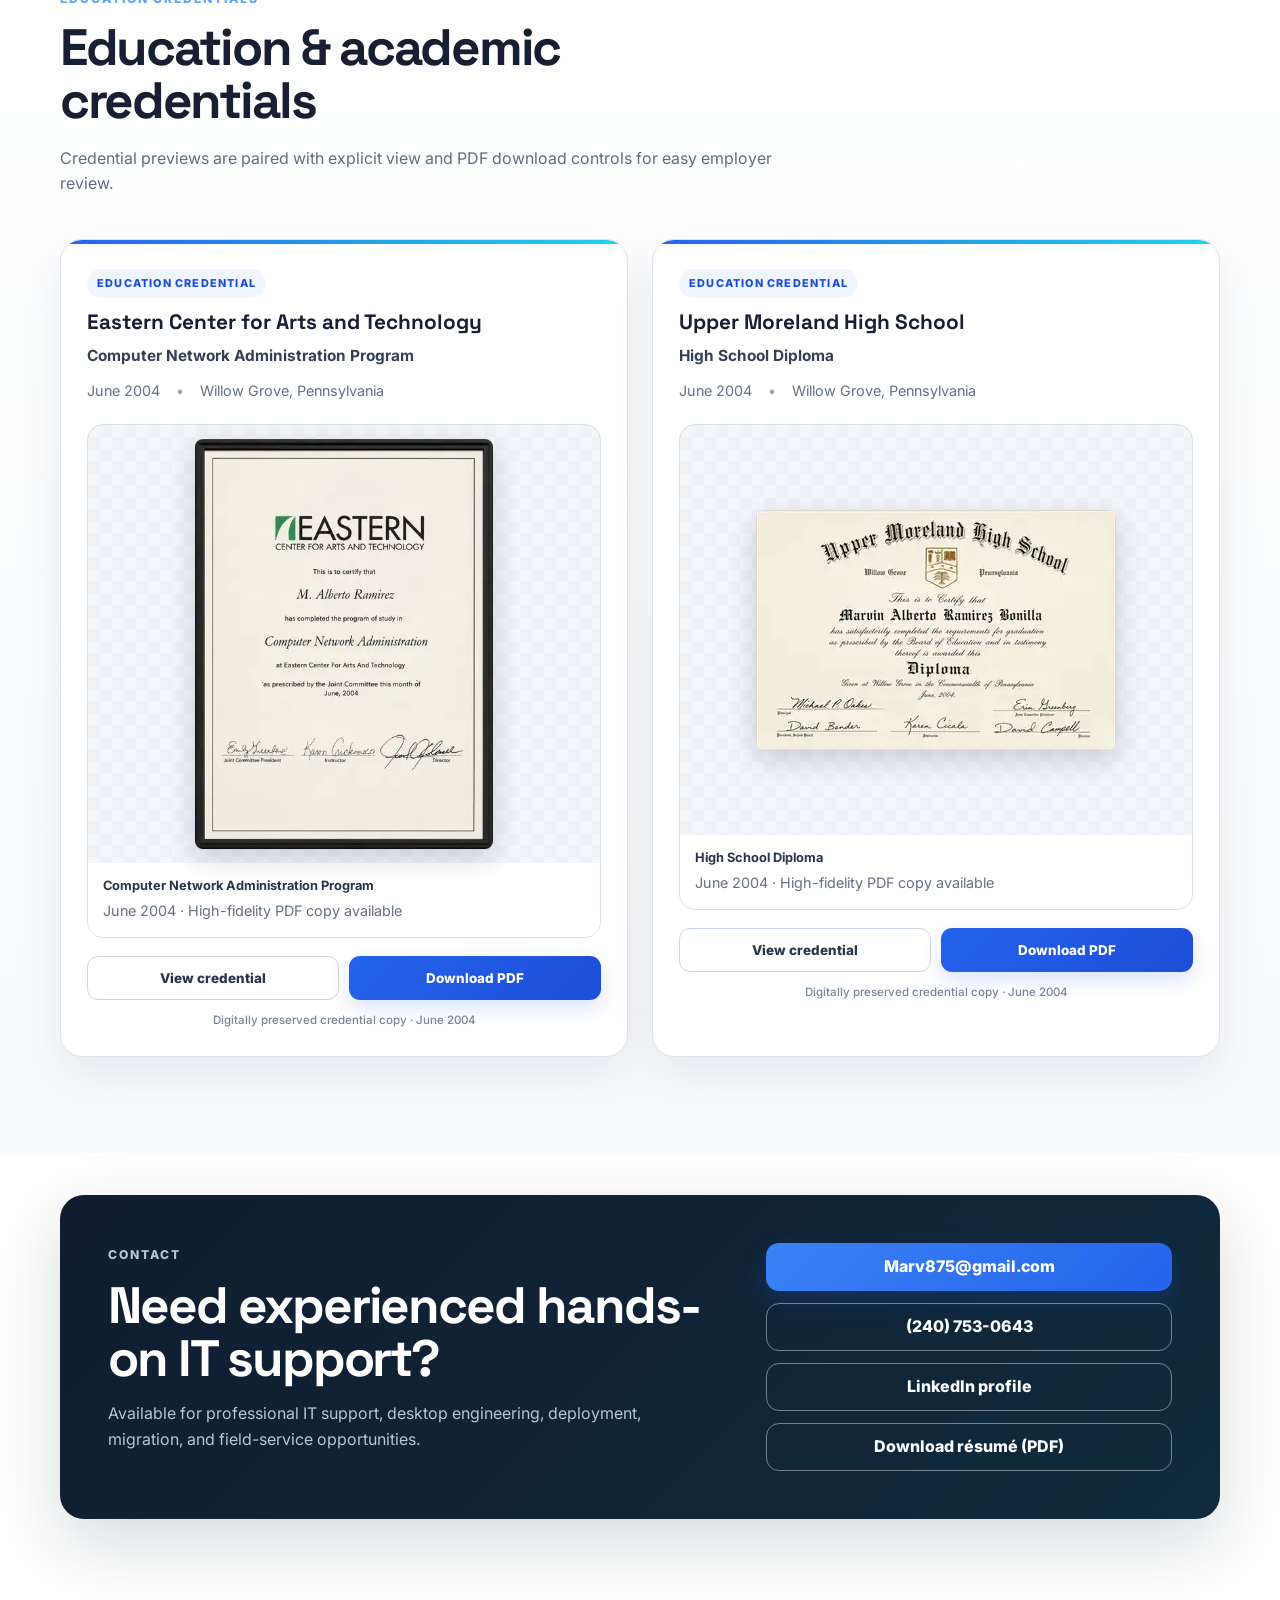
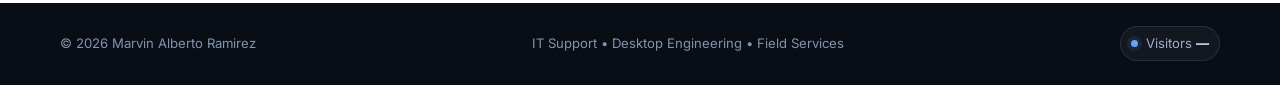
==== commit 396fc318: "Display persistent unique visitor count in portfolio footer" ====
--- a/index.html
+++ b/index.html
@@ -10,6 +10,7 @@
   <link rel="preconnect" href="https://fonts.gstatic.com" crossorigin />
   <link href="https://fonts.googleapis.com/css2?family=Inter:wght@400;500;600;700;800&family=Space+Grotesk:wght@500;600;700&display=swap" rel="stylesheet" />
   <link rel="stylesheet" href="styles.css" />
+  <link rel="stylesheet" href="visitor-counter.css?v=20260817-1" />
   <script type="application/ld+json">
   {
     "@context": "https://schema.org",
@@ -267,10 +268,15 @@
     <div class="shell footer-inner">
       <span>© <span id="year"></span> Marvin Alberto Ramirez</span>
       <span>IT Support • Desktop Engineering • Field Services</span>
+      <span class="visitor-counter" title="Persistent approximate unique visitor count">
+        <span class="visitor-counter-icon" aria-hidden="true"></span>
+        <span>Visitors <strong id="visitorCount" aria-live="polite">…</strong></span>
+      </span>
     </div>
   </footer>
-  <noscript>This portfolio requires JavaScript to display embedded media.</noscript>
+  <noscript>This portfolio requires JavaScript to display embedded media and the visitor count.</noscript>
   <script>document.getElementById('year').textContent = new Date().getFullYear();</script>
   <script src="asset-loader.js?v=20260817-drive-resume1"></script>
+  <script src="visitor-counter.js?v=20260817-1"></script>
 </body>
 </html>
--- a/visitor-counter.css
+++ b/visitor-counter.css
@@ -0,0 +1,36 @@
+.visitor-counter {
+  display: inline-flex;
+  align-items: center;
+  gap: 8px;
+  min-height: 34px;
+  padding: 6px 10px;
+  border: 1px solid rgba(255, 255, 255, .1);
+  border-radius: 999px;
+  background: rgba(255, 255, 255, .045);
+  color: #9fb0c6;
+  white-space: nowrap;
+}
+
+.visitor-counter-icon {
+  width: 7px;
+  height: 7px;
+  border-radius: 50%;
+  background: #60a5fa;
+  box-shadow: 0 0 0 4px rgba(96, 165, 250, .1);
+}
+
+.visitor-counter strong {
+  color: #d8e4f2;
+  font-variant-numeric: tabular-nums;
+}
+
+.visitor-counter-ready .visitor-counter-icon {
+  background: #34d399;
+  box-shadow: 0 0 0 4px rgba(52, 211, 153, .1);
+}
+
+@media (max-width: 640px) {
+  .visitor-counter {
+    margin-top: 10px;
+  }
+}
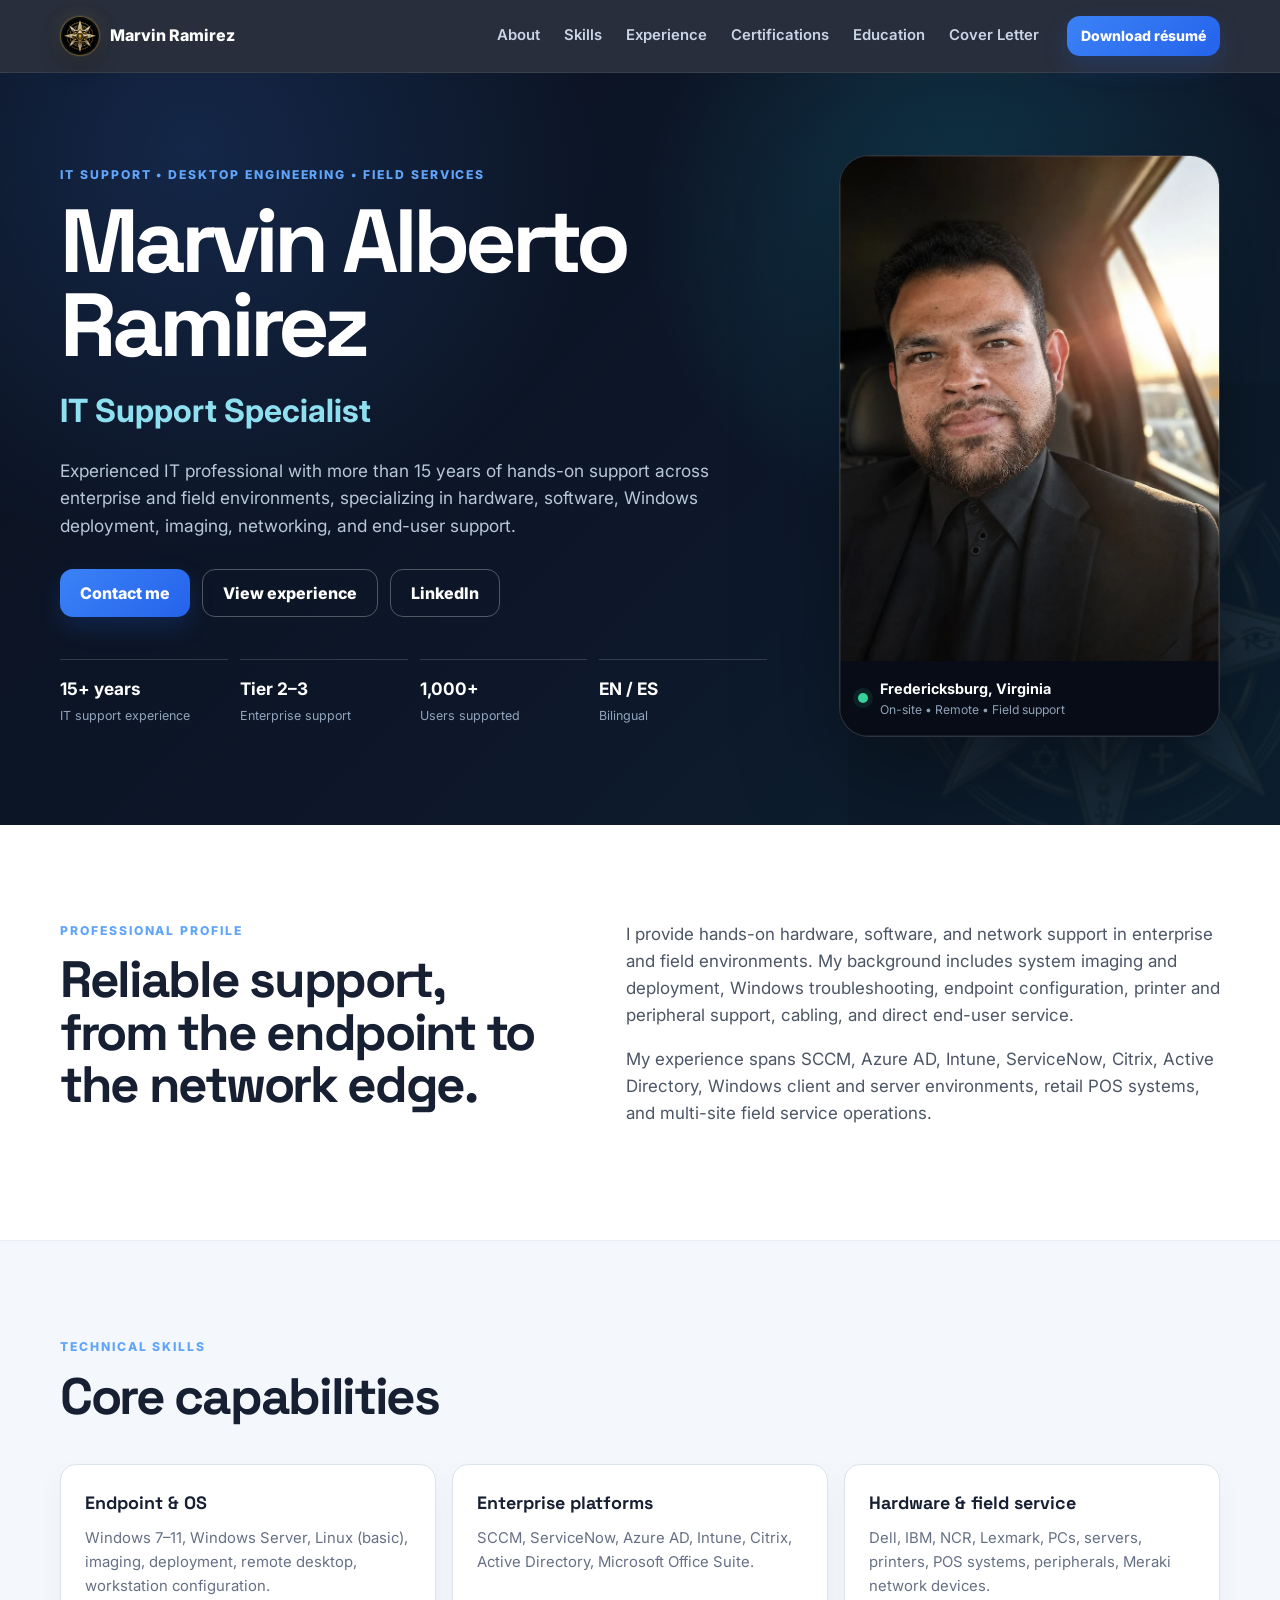
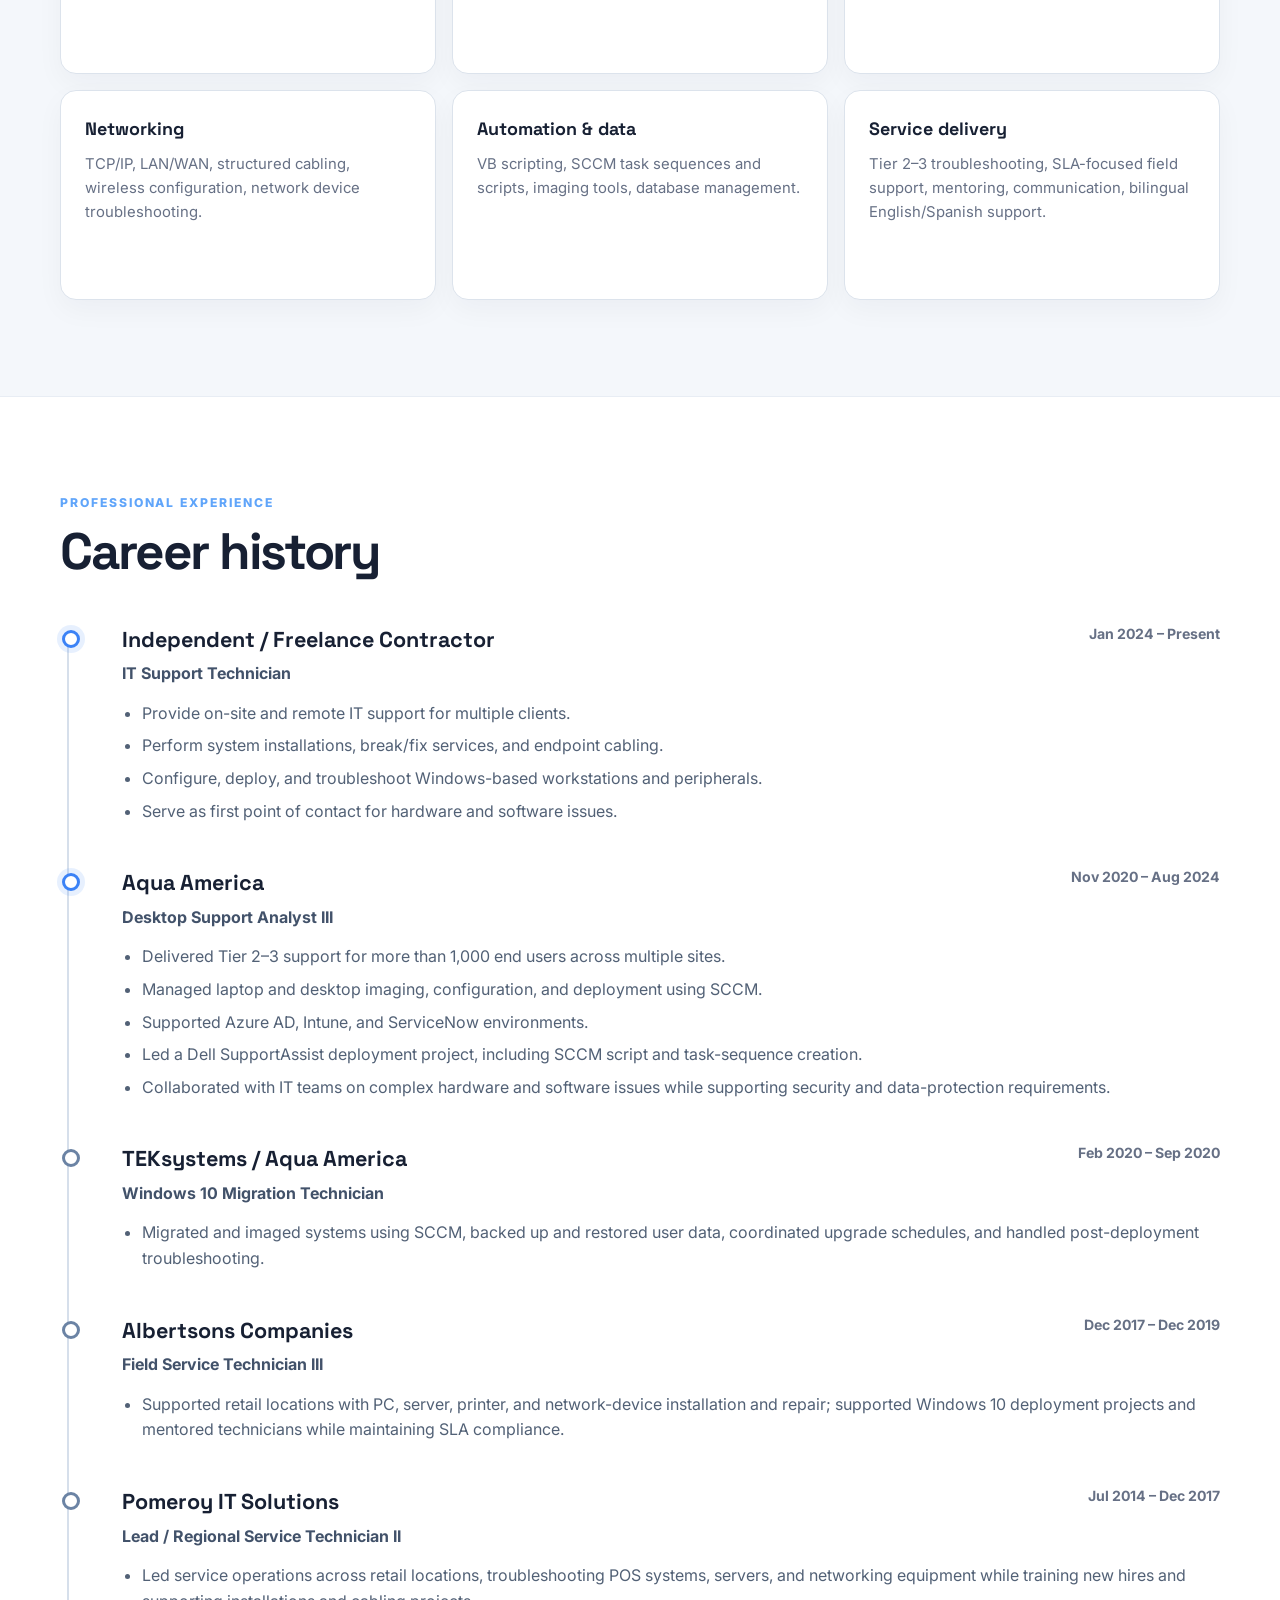
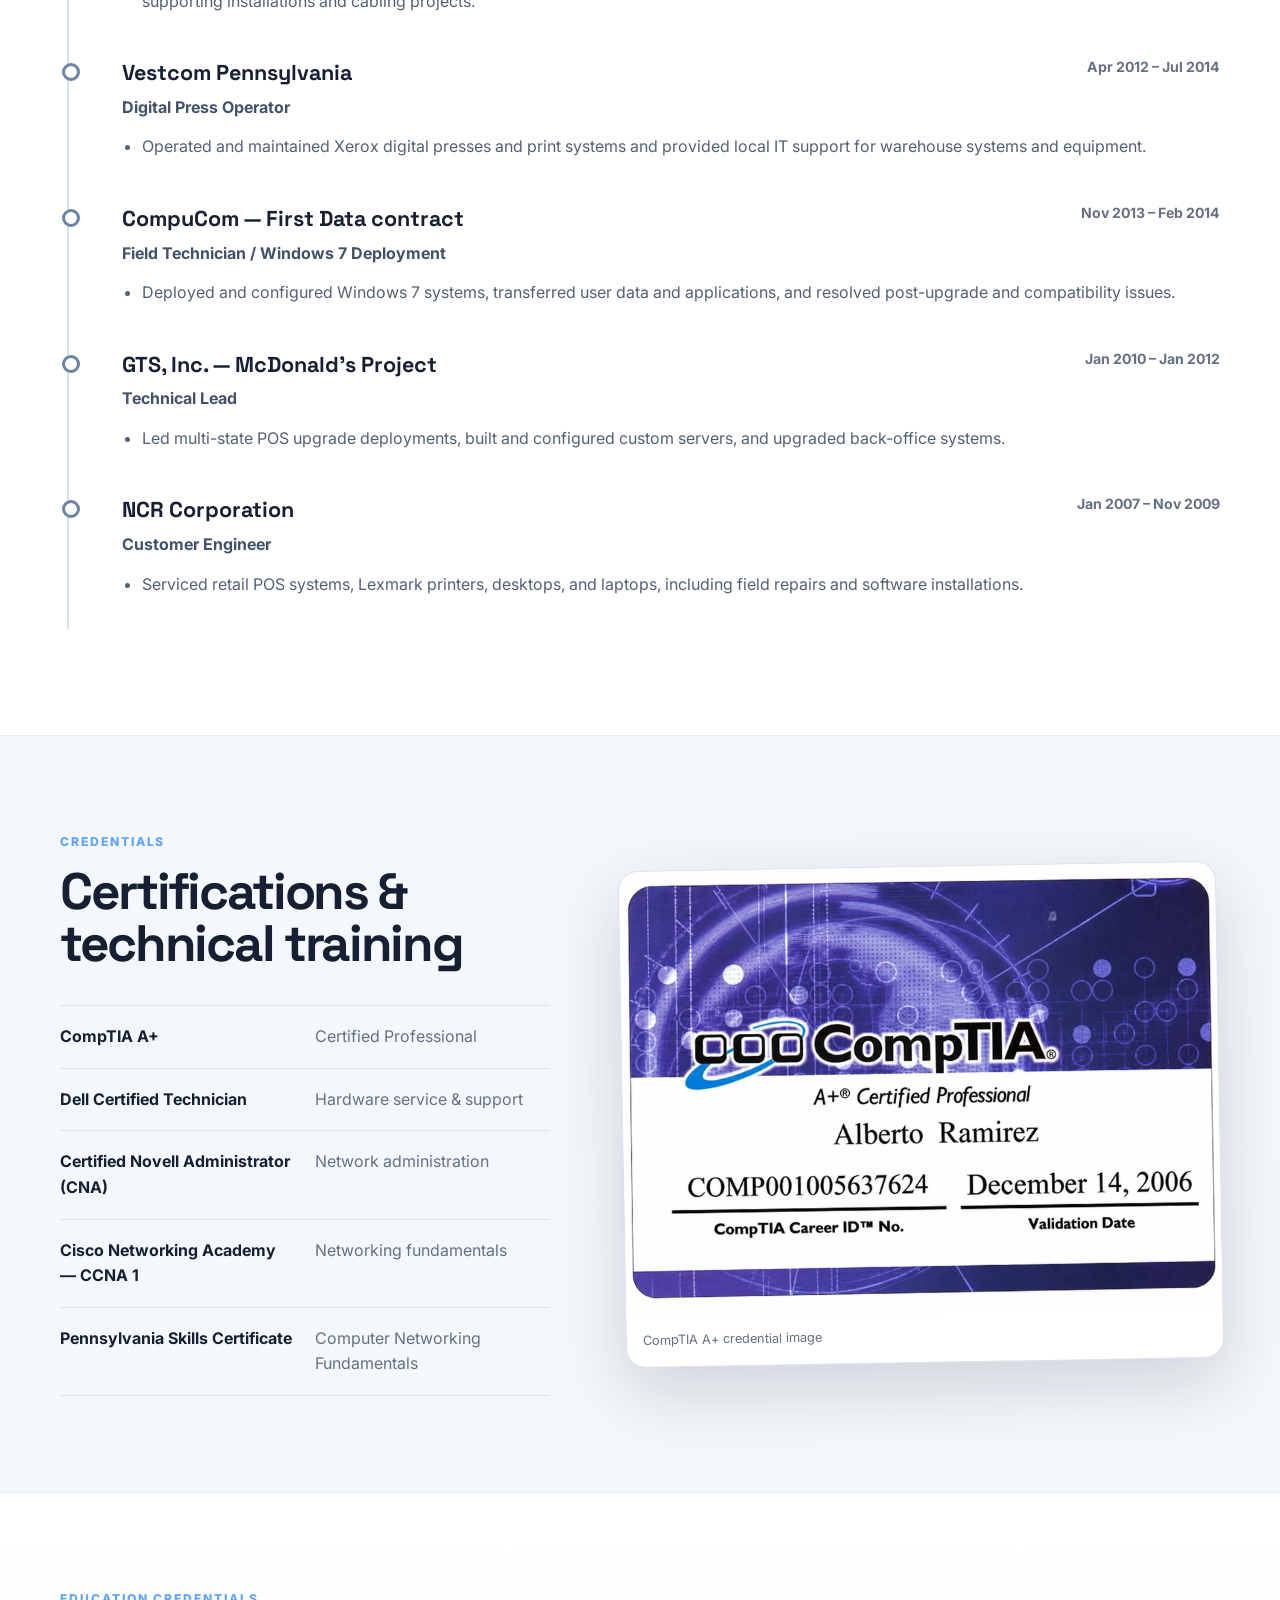
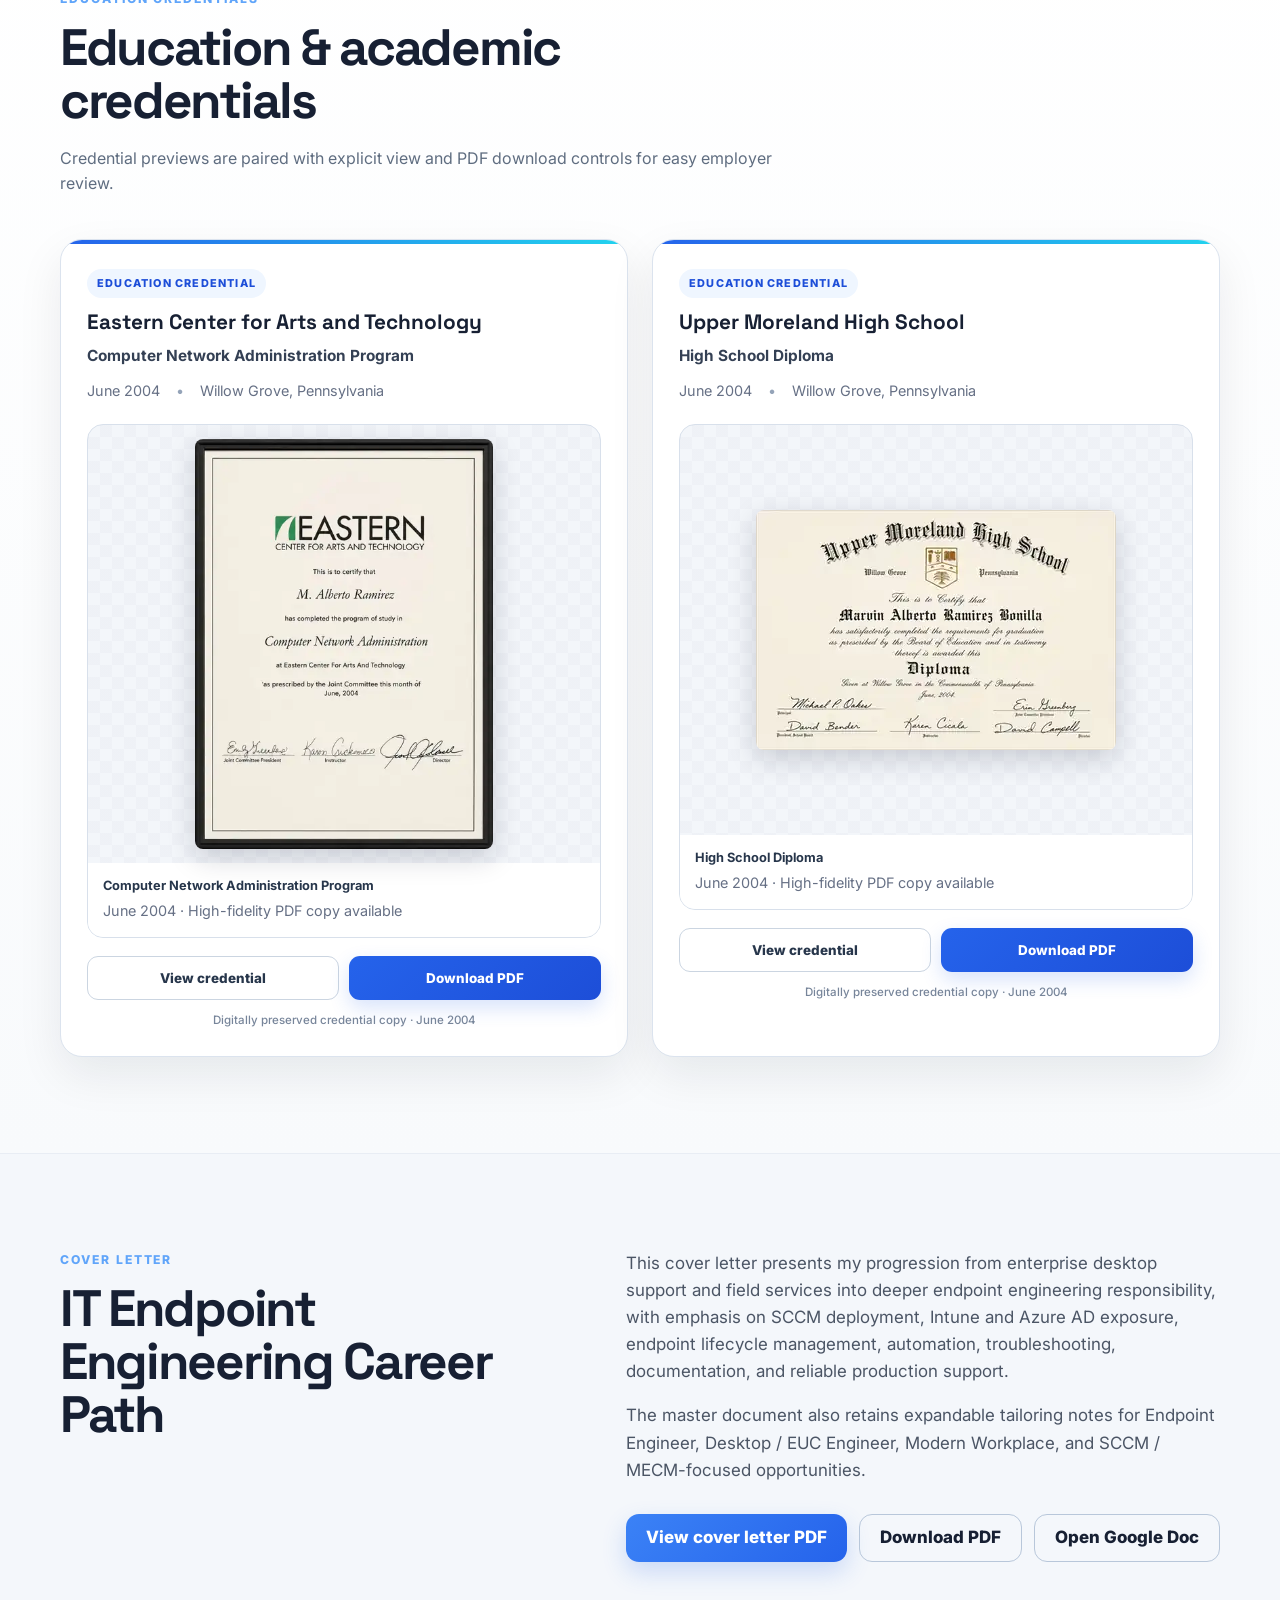
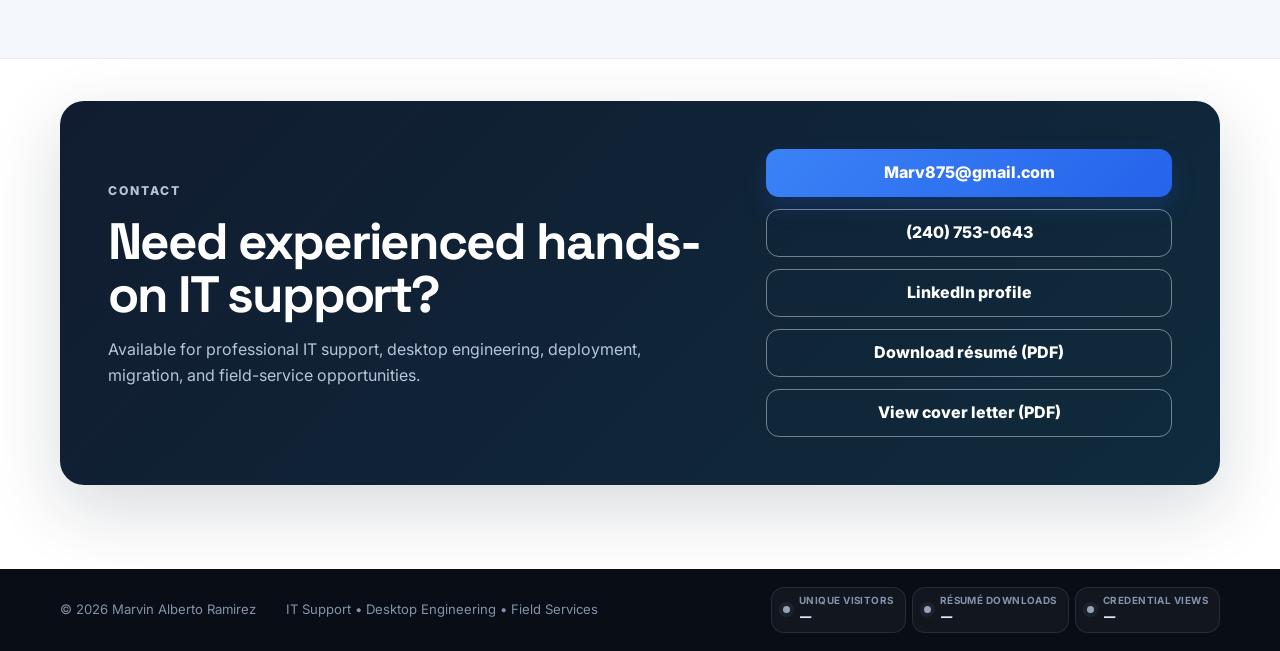
==== commit ed005532: "Add Google Drive hosted cover letter section" ====
--- a/index.html
+++ b/index.html
@@ -40,6 +40,7 @@
         <a href="#experience">Experience</a>
         <a href="#certifications">Certifications</a>
         <a href="#education">Education</a>
+        <a href="#cover-letter">Cover Letter</a>
       </nav>
       <a class="button button-small" href="https://drive.google.com/uc?export=download&id=1-x9CWEKG3XUHW4QFA-6PKvqYLFIgXTUZ" target="_blank" rel="noopener">Download résumé</a>
     </div>
@@ -247,6 +248,24 @@
       </div>
     </section>
 
+    <section class="section section-tinted" id="cover-letter">
+      <div class="shell split">
+        <div>
+          <p class="section-kicker">Cover letter</p>
+          <h2>IT Endpoint Engineering Career Path</h2>
+        </div>
+        <div class="prose">
+          <p>This cover letter presents my progression from enterprise desktop support and field services into deeper endpoint engineering responsibility, with emphasis on SCCM deployment, Intune and Azure AD exposure, endpoint lifecycle management, automation, troubleshooting, documentation, and reliable production support.</p>
+          <p>The master document also retains expandable tailoring notes for Endpoint Engineer, Desktop / EUC Engineer, Modern Workplace, and SCCM / MECM-focused opportunities.</p>
+          <div class="hero-actions">
+            <a class="button" href="https://drive.google.com/file/d/1Zm5KoFZbodUMx2PGfxvkei65O7rcQZ-S/view?usp=drivesdk" target="_blank" rel="noopener">View cover letter PDF</a>
+            <a class="button button-ghost" href="https://drive.google.com/uc?export=download&id=1Zm5KoFZbodUMx2PGfxvkei65O7rcQZ-S" target="_blank" rel="noopener">Download PDF</a>
+            <a class="button button-ghost" href="https://docs.google.com/document/d/1b3_Q7KmdMWHiAwvraXl8Gy4cLRAgsXD6oDFCTS9uRrE/edit?usp=drivesdk" target="_blank" rel="noopener">Open Google Doc</a>
+          </div>
+        </div>
+      </div>
+    </section>
+
     <section class="contact-section" id="contact">
       <div class="shell contact-card">
         <div>
@@ -259,6 +278,7 @@
           <a class="button button-ghost light" href="tel:+12407530643">(240) 753-0643</a>
           <a class="button button-ghost light" href="https://www.linkedin.com/in/marvin-alberto-ramirez-bonilla-54261410" target="_blank" rel="noopener noreferrer">LinkedIn profile</a>
           <a class="button button-ghost light" href="https://drive.google.com/uc?export=download&id=1-x9CWEKG3XUHW4QFA-6PKvqYLFIgXTUZ" target="_blank" rel="noopener">Download résumé (PDF)</a>
+          <a class="button button-ghost light" href="https://drive.google.com/file/d/1Zm5KoFZbodUMx2PGfxvkei65O7rcQZ-S/view?usp=drivesdk" target="_blank" rel="noopener">View cover letter (PDF)</a>
         </div>
       </div>
     </section>
--- a/visitor-counter.css
+++ b/visitor-counter.css
@@ -1,36 +1,136 @@
-.visitor-counter {
+.portfolio-analytics {
+  display: inline-grid;
+  grid-template-columns: repeat(3, max-content);
+  align-items: stretch;
+  gap: 6px;
+  margin-left: auto;
+}
+
+.footer-inner .portfolio-analytics .analytics-metric {
   display: inline-flex;
   align-items: center;
-  gap: 8px;
-  min-height: 34px;
-  padding: 6px 10px;
-  border: 1px solid rgba(255, 255, 255, .1);
-  border-radius: 999px;
-  background: rgba(255, 255, 255, .045);
+  gap: 9px;
+  min-height: 44px;
+  padding: 7px 11px;
+  border: 1px solid rgba(255, 255, 255, .09);
+  border-radius: 13px;
+  background: rgba(255, 255, 255, .04);
   color: #9fb0c6;
   white-space: nowrap;
+  transition: border-color .2s ease, background-color .2s ease, transform .2s ease;
 }
 
-.visitor-counter-icon {
+.footer-inner .portfolio-analytics .analytics-metric:hover {
+  background: rgba(255, 255, 255, .065);
+  border-color: rgba(255, 255, 255, .14);
+  transform: translateY(-1px);
+}
+
+.footer-inner .portfolio-analytics .analytics-dot {
+  display: block;
   width: 7px;
   height: 7px;
+  flex: 0 0 7px;
   border-radius: 50%;
   background: #60a5fa;
-  box-shadow: 0 0 0 4px rgba(96, 165, 250, .1);
+  box-shadow: 0 0 0 4px rgba(96, 165, 250, .09);
 }
 
-.visitor-counter strong {
-  color: #d8e4f2;
-  font-variant-numeric: tabular-nums;
+.footer-inner .portfolio-analytics .analytics-copy,
+.footer-inner .portfolio-analytics .analytics-label {
+  display: block;
 }
 
-.visitor-counter-ready .visitor-counter-icon {
+.footer-inner .portfolio-analytics .analytics-label {
+  margin-bottom: 1px;
+  color: #8294ab;
+  font-size: .62rem;
+  font-weight: 700;
+  line-height: 1.15;
+  letter-spacing: .045em;
+  text-transform: uppercase;
+}
+
+.footer-inner .portfolio-analytics strong {
+  display: block;
+  min-width: 2ch;
+  color: #e1eaf5;
+  font-family: "Space Grotesk", Inter, sans-serif;
+  font-size: .94rem;
+  line-height: 1.2;
+  font-variant-numeric: tabular-nums;
+  letter-spacing: -.02em;
+}
+
+.footer-inner .portfolio-analytics .analytics-metric-ready .analytics-dot {
   background: #34d399;
-  box-shadow: 0 0 0 4px rgba(52, 211, 153, .1);
+  box-shadow: 0 0 0 4px rgba(52, 211, 153, .09);
+}
+
+.footer-inner .portfolio-analytics .analytics-metric[data-error="true"] .analytics-dot {
+  background: #94a3b8;
+  box-shadow: 0 0 0 4px rgba(148, 163, 184, .08);
+}
+
+@media (max-width: 1120px) {
+  .portfolio-analytics {
+    grid-template-columns: repeat(3, 1fr);
+    width: 100%;
+    margin-left: 0;
+  }
+
+  .footer-inner {
+    flex-wrap: wrap;
+    padding-block: 18px;
+  }
+
+  .footer-inner .portfolio-analytics .analytics-metric {
+    justify-content: center;
+  }
 }
 
 @media (max-width: 640px) {
-  .visitor-counter {
-    margin-top: 10px;
+  .portfolio-analytics {
+    display: grid;
+    grid-template-columns: repeat(3, minmax(0, 1fr));
+    gap: 5px;
+    width: 100%;
+    margin-top: 14px;
+  }
+
+  .footer-inner .portfolio-analytics .analytics-metric {
+    display: flex;
+    min-width: 0;
+    min-height: 56px;
+    padding: 8px 7px;
+    border-radius: 11px;
+    justify-content: flex-start;
+    white-space: normal;
+  }
+
+  .footer-inner .portfolio-analytics .analytics-dot {
+    width: 6px;
+    height: 6px;
+    flex-basis: 6px;
+  }
+
+  .footer-inner .portfolio-analytics .analytics-copy {
+    min-width: 0;
+  }
+
+  .footer-inner .portfolio-analytics .analytics-label {
+    font-size: .54rem;
+    line-height: 1.15;
+  }
+
+  .footer-inner .portfolio-analytics strong {
+    margin-top: 3px;
+    font-size: .9rem;
   }
 }
+
+@media (prefers-reduced-motion: reduce) {
+  .footer-inner .portfolio-analytics .analytics-metric {
+    transition: none;
+  }
+}
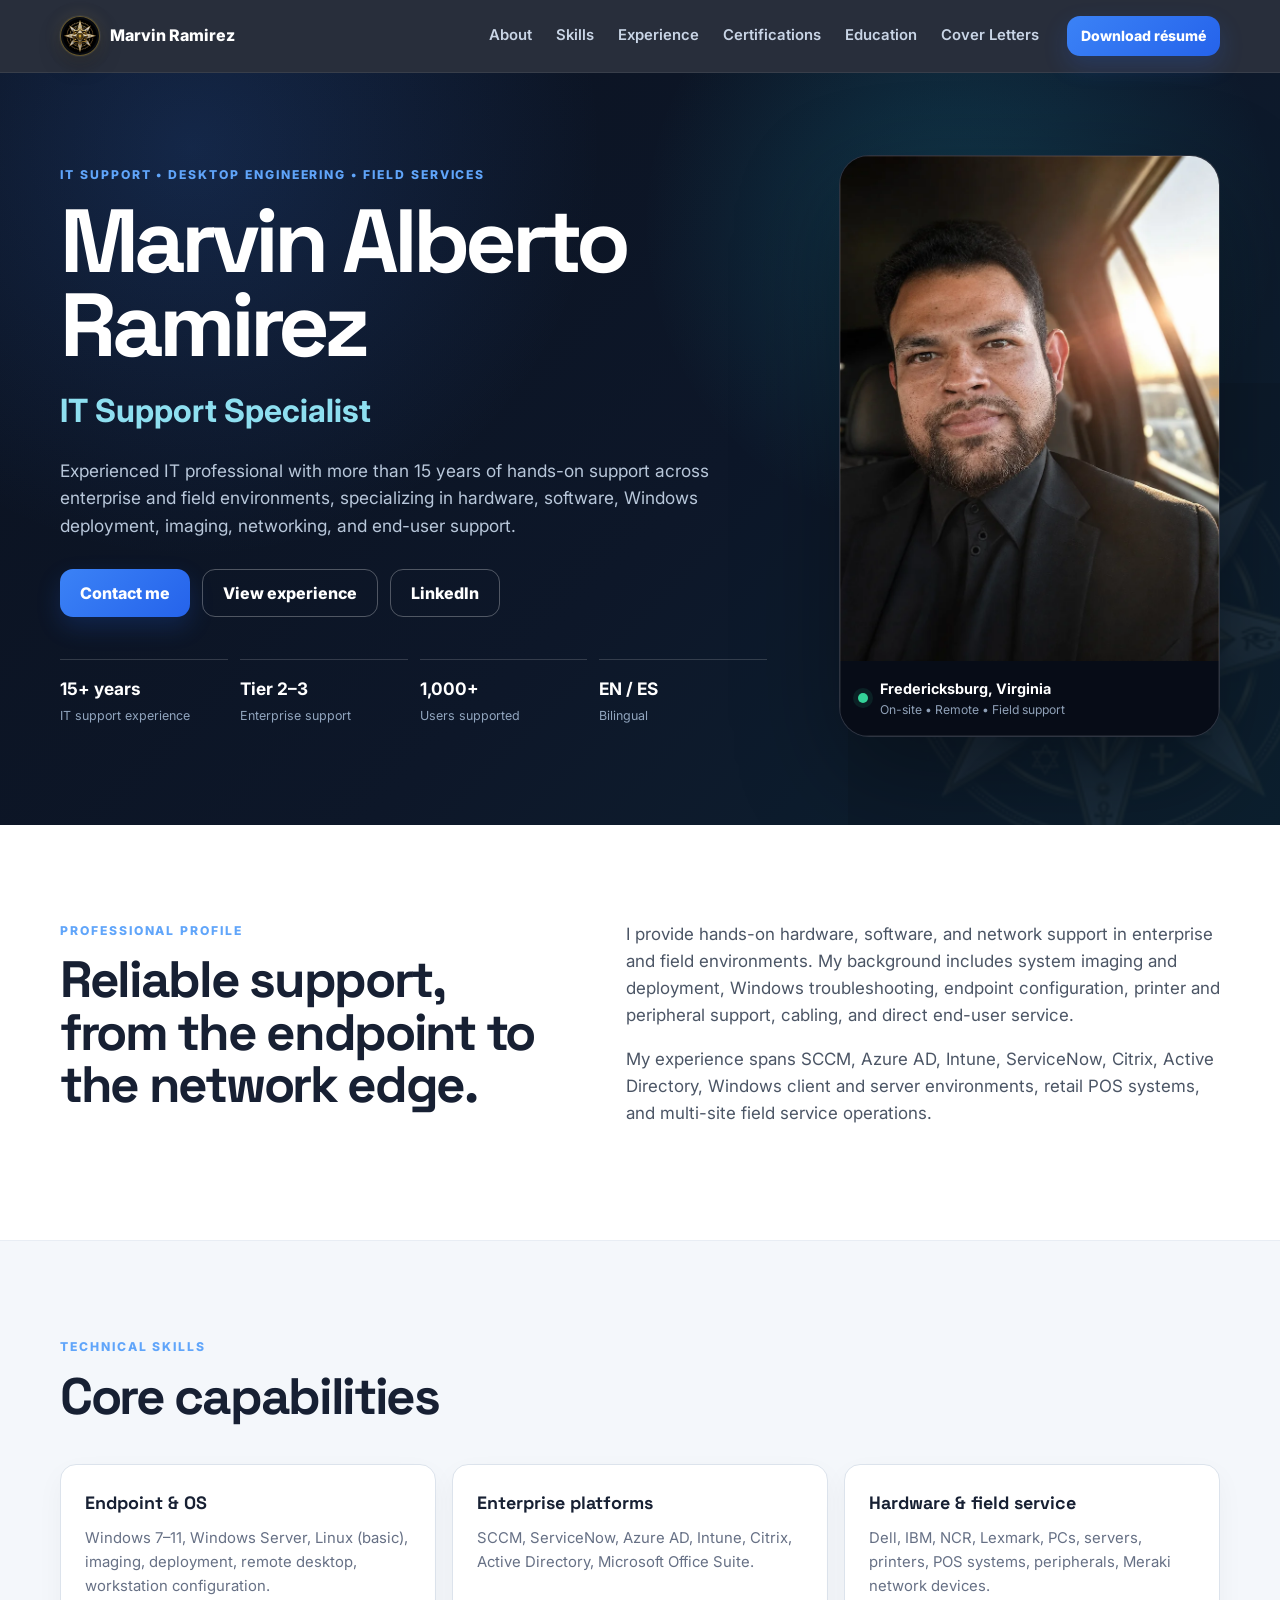
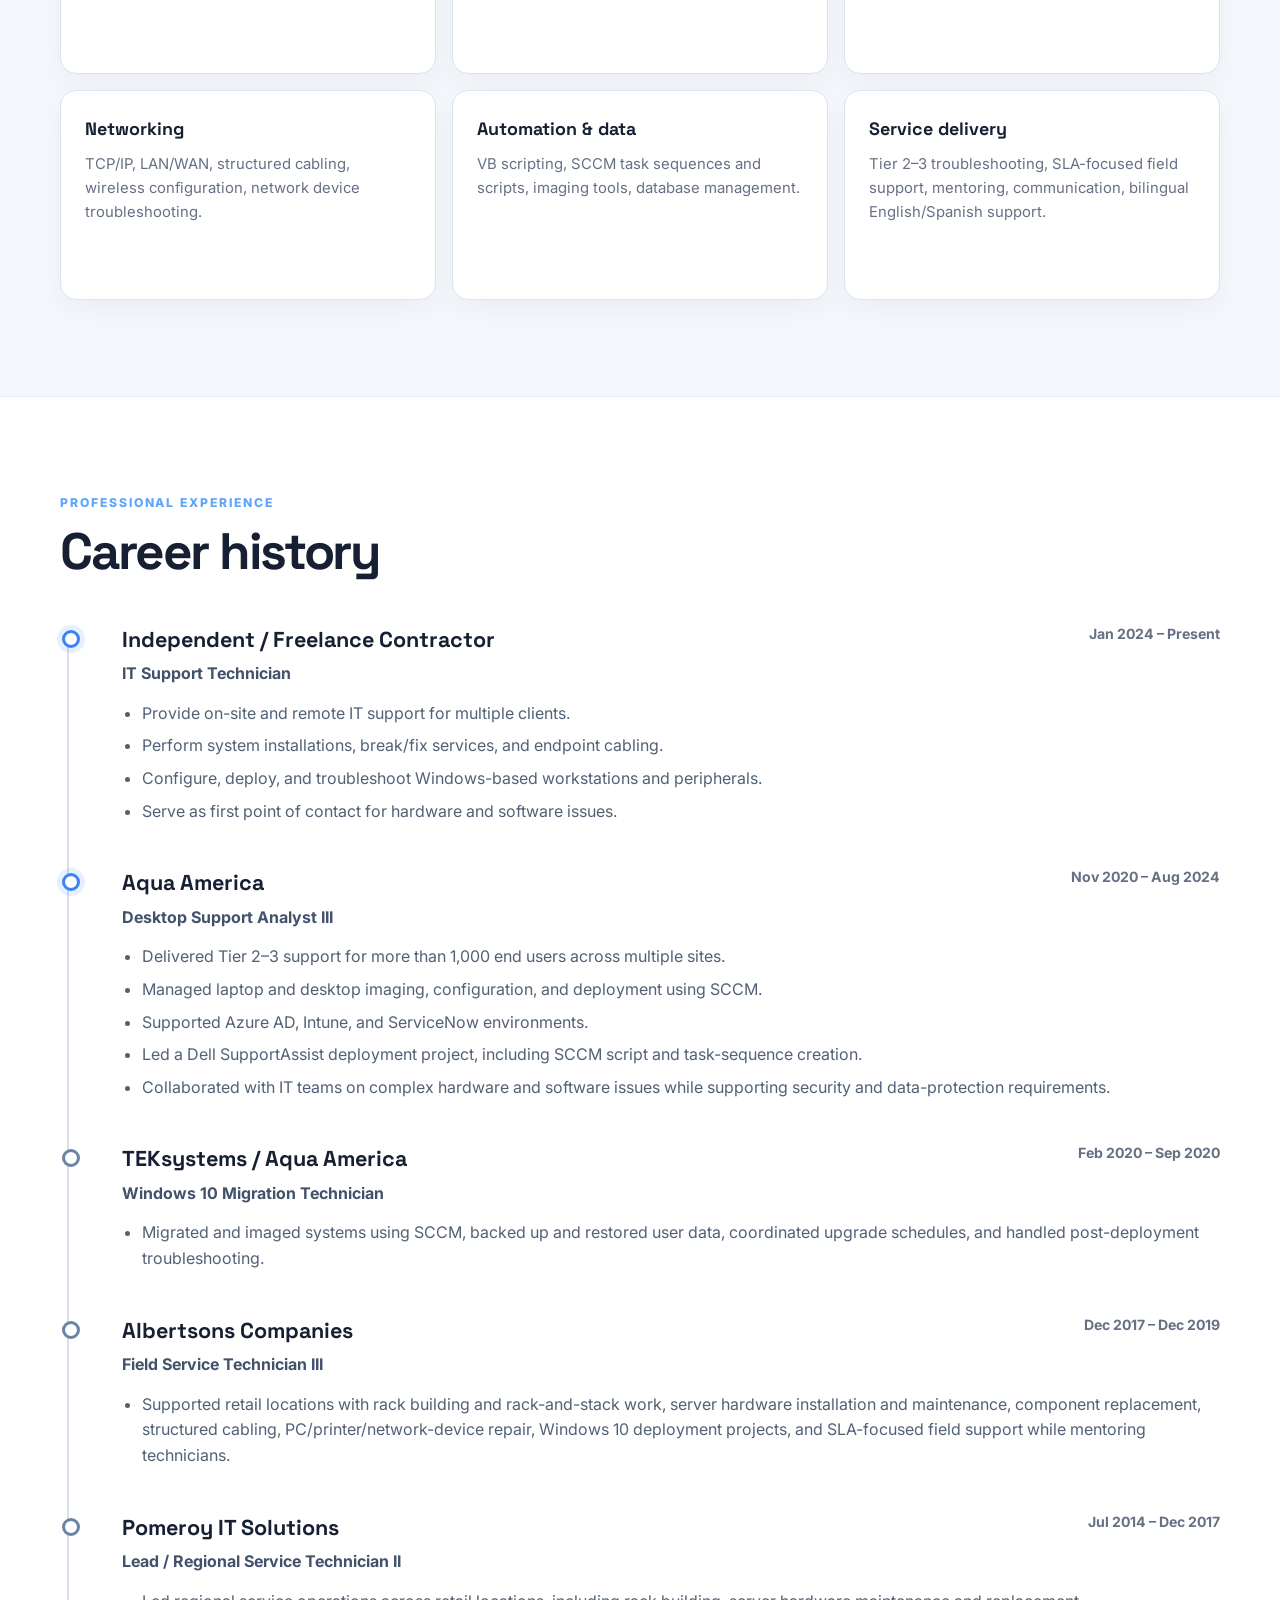
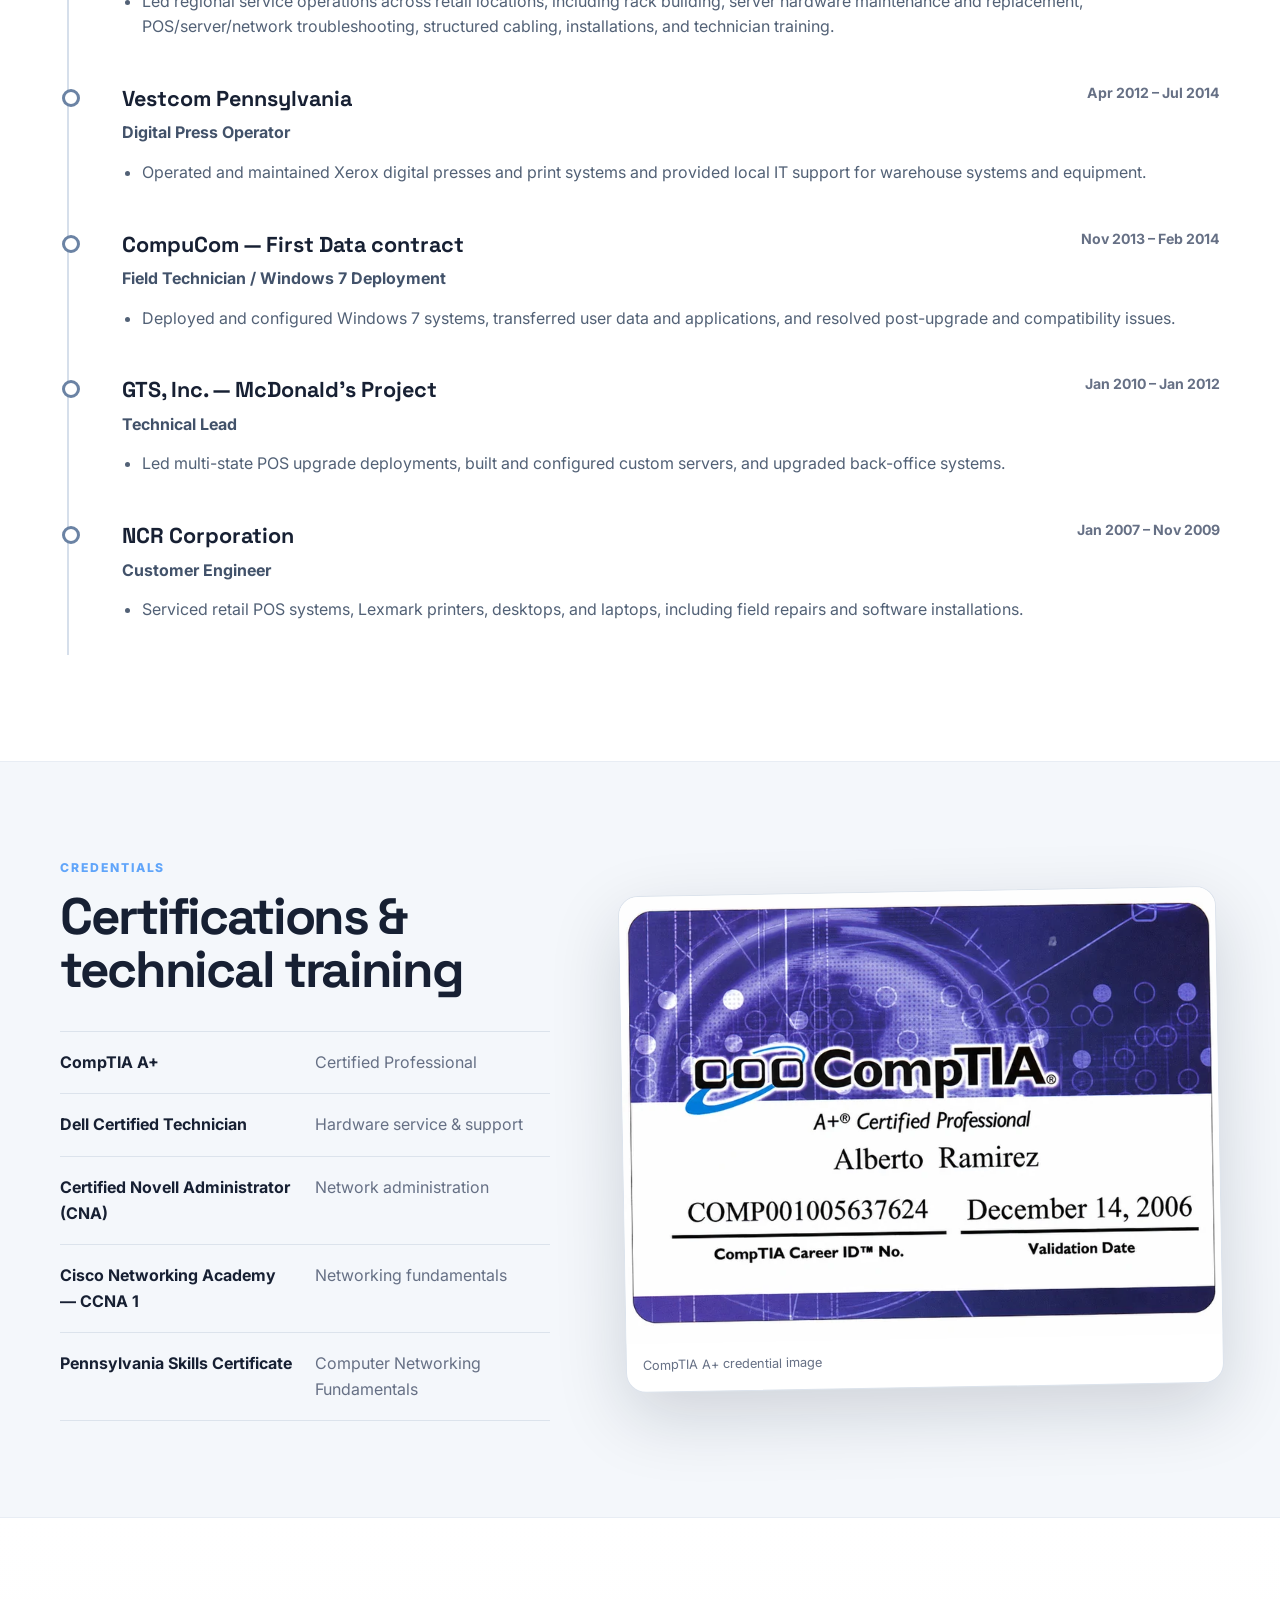
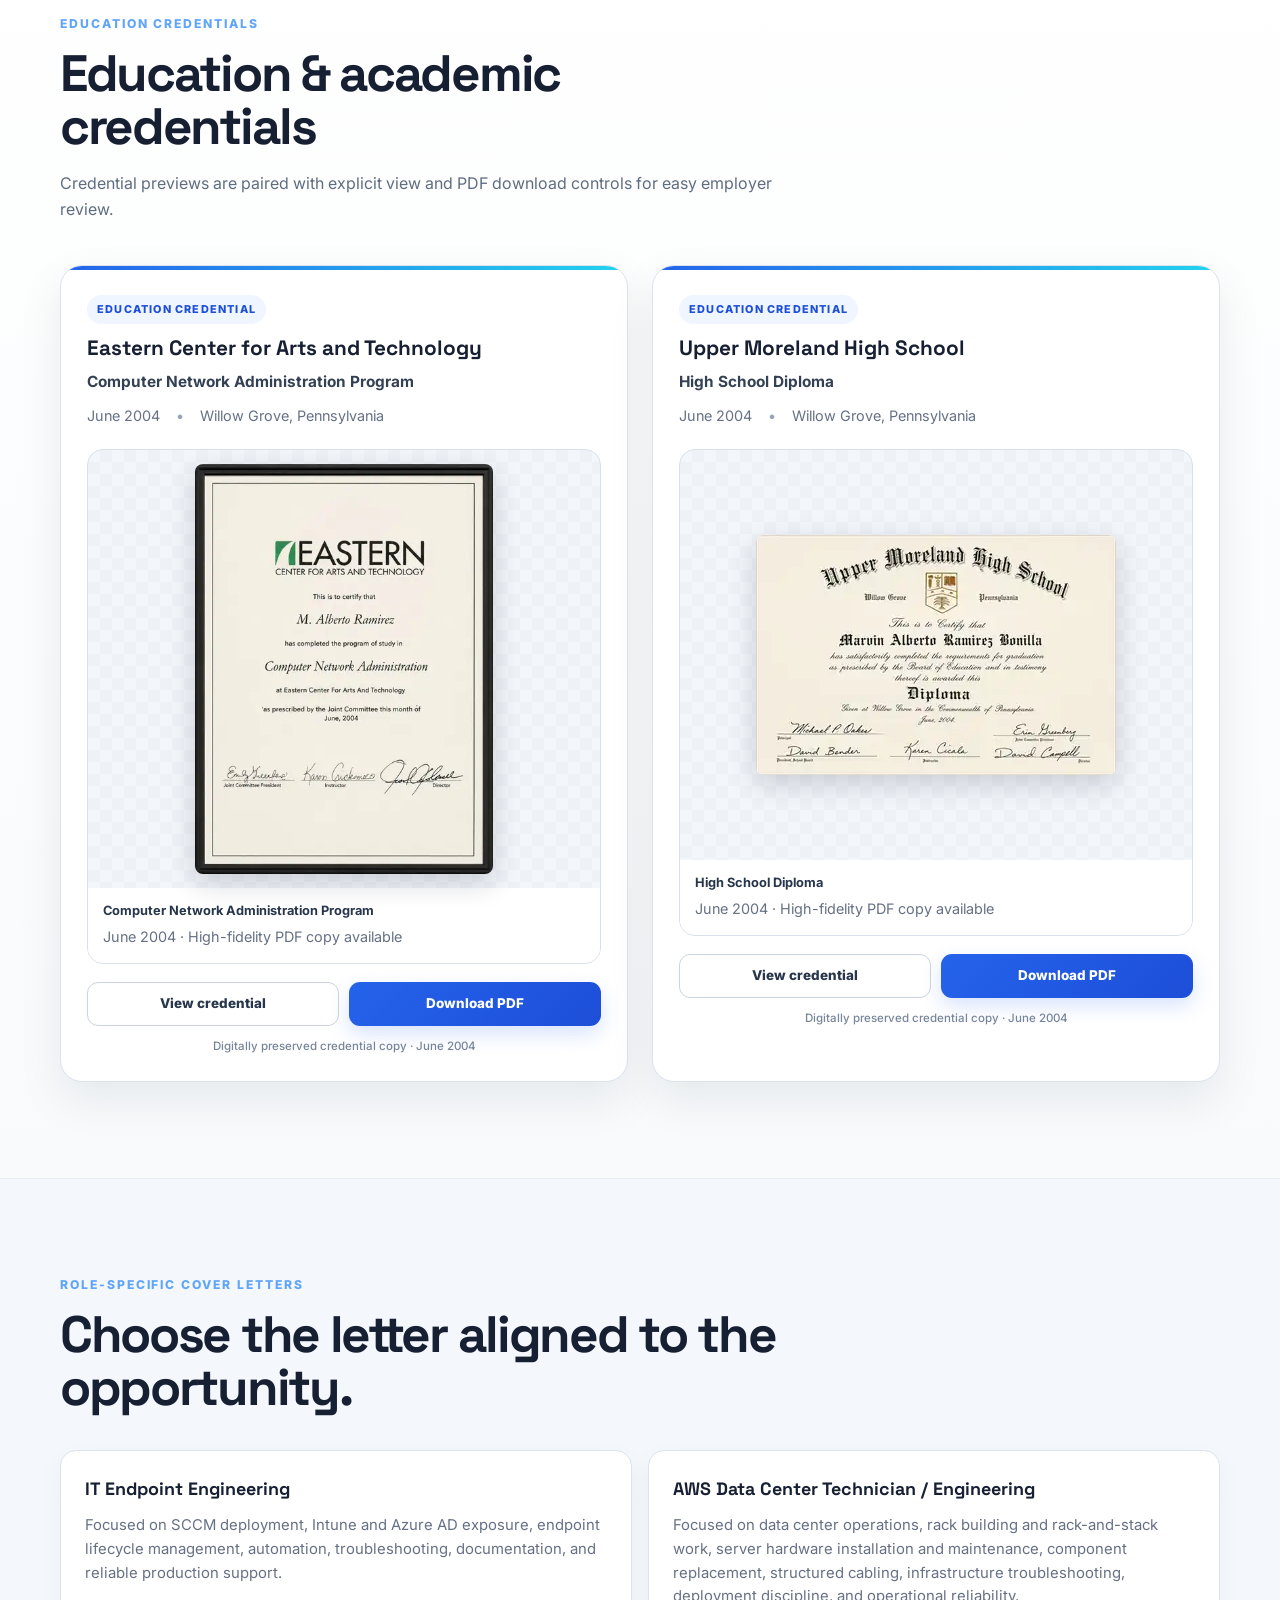
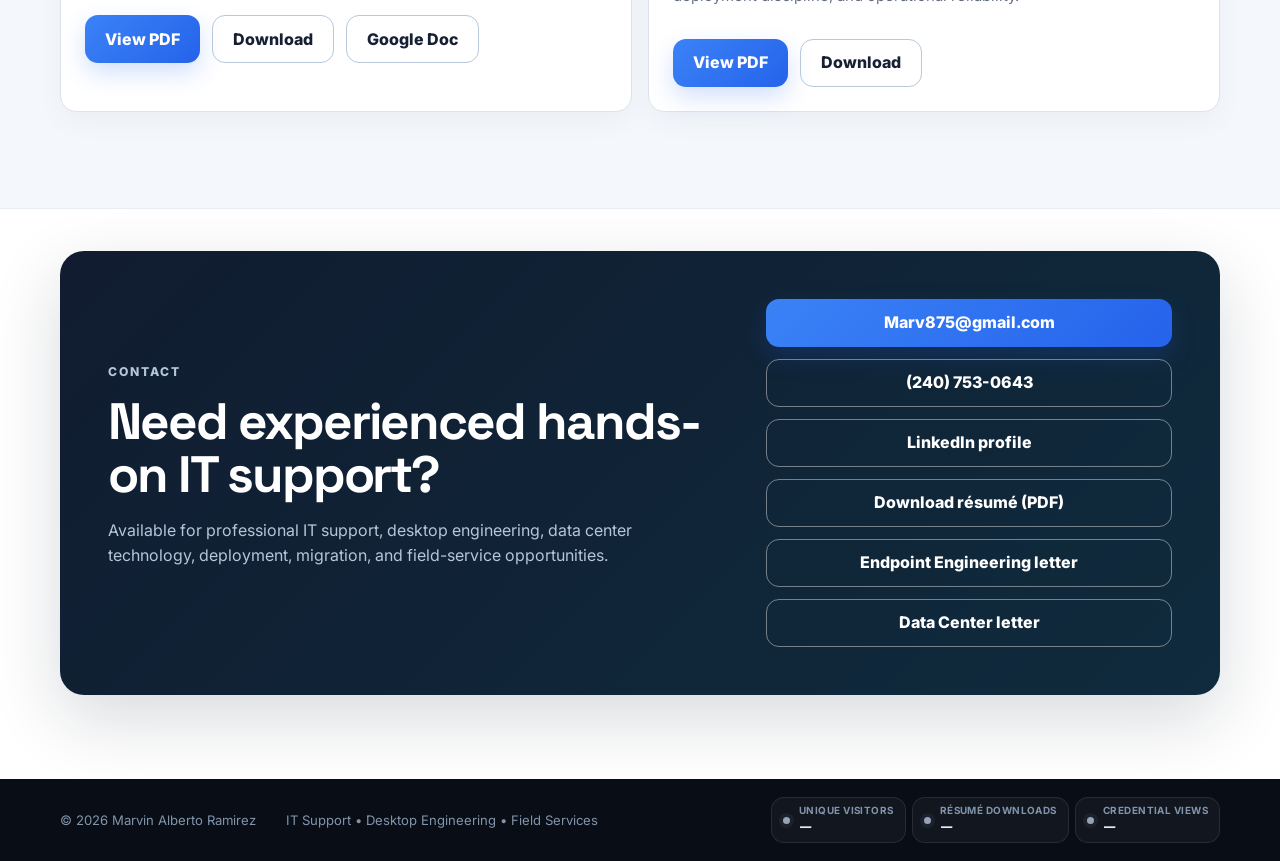
==== commit 3f8f6b44: "Add separate AWS data center cover letter and rack hardware experience" ====
--- a/index.html
+++ b/index.html
@@ -40,7 +40,7 @@
         <a href="#experience">Experience</a>
         <a href="#certifications">Certifications</a>
         <a href="#education">Education</a>
-        <a href="#cover-letter">Cover Letter</a>
+        <a href="#cover-letter">Cover Letters</a>
       </nav>
       <a class="button button-small" href="https://drive.google.com/uc?export=download&id=1-x9CWEKG3XUHW4QFA-6PKvqYLFIgXTUZ" target="_blank" rel="noopener">Download résumé</a>
     </div>
@@ -164,12 +164,12 @@
 
           <article class="job">
             <div class="job-head"><div><h3>Albertsons Companies</h3><p>Field Service Technician III</p></div><time>Dec 2017 – Dec 2019</time></div>
-            <ul><li>Supported retail locations with PC, server, printer, and network-device installation and repair; supported Windows 10 deployment projects and mentored technicians while maintaining SLA compliance.</li></ul>
+            <ul><li>Supported retail locations with rack building and rack-and-stack work, server hardware installation and maintenance, component replacement, structured cabling, PC/printer/network-device repair, Windows 10 deployment projects, and SLA-focused field support while mentoring technicians.</li></ul>
           </article>
 
           <article class="job">
             <div class="job-head"><div><h3>Pomeroy IT Solutions</h3><p>Lead / Regional Service Technician II</p></div><time>Jul 2014 – Dec 2017</time></div>
-            <ul><li>Led service operations across retail locations, troubleshooting POS systems, servers, and networking equipment while training new hires and supporting installations and cabling projects.</li></ul>
+            <ul><li>Led regional service operations across retail locations, including rack building, server hardware maintenance and replacement, POS/server/network troubleshooting, structured cabling, installations, and technician training.</li></ul>
           </article>
 
           <article class="job">
@@ -249,19 +249,27 @@
     </section>
 
     <section class="section section-tinted" id="cover-letter">
-      <div class="shell split">
-        <div>
-          <p class="section-kicker">Cover letter</p>
-          <h2>IT Endpoint Engineering Career Path</h2>
-        </div>
-        <div class="prose">
-          <p>This cover letter presents my progression from enterprise desktop support and field services into deeper endpoint engineering responsibility, with emphasis on SCCM deployment, Intune and Azure AD exposure, endpoint lifecycle management, automation, troubleshooting, documentation, and reliable production support.</p>
-          <p>The master document also retains expandable tailoring notes for Endpoint Engineer, Desktop / EUC Engineer, Modern Workplace, and SCCM / MECM-focused opportunities.</p>
-          <div class="hero-actions">
-            <a class="button" href="https://drive.google.com/file/d/1Zm5KoFZbodUMx2PGfxvkei65O7rcQZ-S/view?usp=drivesdk" target="_blank" rel="noopener">View cover letter PDF</a>
-            <a class="button button-ghost" href="https://drive.google.com/uc?export=download&id=1Zm5KoFZbodUMx2PGfxvkei65O7rcQZ-S" target="_blank" rel="noopener">Download PDF</a>
-            <a class="button button-ghost" href="https://docs.google.com/document/d/1b3_Q7KmdMWHiAwvraXl8Gy4cLRAgsXD6oDFCTS9uRrE/edit?usp=drivesdk" target="_blank" rel="noopener">Open Google Doc</a>
-          </div>
+      <div class="shell">
+        <p class="section-kicker">Role-specific cover letters</p>
+        <h2>Choose the letter aligned to the opportunity.</h2>
+        <div class="skill-grid" style="grid-template-columns:repeat(2,minmax(0,1fr));margin-top:36px;">
+          <article class="skill-card" style="min-height:auto;">
+            <h3>IT Endpoint Engineering</h3>
+            <p>Focused on SCCM deployment, Intune and Azure AD exposure, endpoint lifecycle management, automation, troubleshooting, documentation, and reliable production support.</p>
+            <div class="hero-actions">
+              <a class="button" href="https://drive.google.com/file/d/1Zm5KoFZbodUMx2PGfxvkei65O7rcQZ-S/view?usp=drivesdk" target="_blank" rel="noopener">View PDF</a>
+              <a class="button button-ghost" href="https://drive.google.com/uc?export=download&id=1Zm5KoFZbodUMx2PGfxvkei65O7rcQZ-S" target="_blank" rel="noopener">Download</a>
+              <a class="button button-ghost" href="https://docs.google.com/document/d/1b3_Q7KmdMWHiAwvraXl8Gy4cLRAgsXD6oDFCTS9uRrE/edit?usp=drivesdk" target="_blank" rel="noopener">Google Doc</a>
+            </div>
+          </article>
+          <article class="skill-card" style="min-height:auto;">
+            <h3>AWS Data Center Technician / Engineering</h3>
+            <p>Focused on data center operations, rack building and rack-and-stack work, server hardware installation and maintenance, component replacement, structured cabling, infrastructure troubleshooting, deployment discipline, and operational reliability.</p>
+            <div class="hero-actions">
+              <a class="button" href="https://drive.google.com/file/d/1Sl6X2WI7OJh0ZAGZtfyE9QjvwVx1zYuy/view?usp=drivesdk" target="_blank" rel="noopener">View PDF</a>
+              <a class="button button-ghost" href="https://drive.google.com/uc?export=download&id=1Sl6X2WI7OJh0ZAGZtfyE9QjvwVx1zYuy" target="_blank" rel="noopener">Download</a>
+            </div>
+          </article>
         </div>
       </div>
     </section>
@@ -271,14 +279,15 @@
         <div>
           <p class="section-kicker">Contact</p>
           <h2>Need experienced hands-on IT support?</h2>
-          <p>Available for professional IT support, desktop engineering, deployment, migration, and field-service opportunities.</p>
+          <p>Available for professional IT support, desktop engineering, data center technology, deployment, migration, and field-service opportunities.</p>
         </div>
         <div class="contact-actions">
           <a class="button" href="mailto:Marv875@gmail.com">Marv875@gmail.com</a>
           <a class="button button-ghost light" href="tel:+12407530643">(240) 753-0643</a>
           <a class="button button-ghost light" href="https://www.linkedin.com/in/marvin-alberto-ramirez-bonilla-54261410" target="_blank" rel="noopener noreferrer">LinkedIn profile</a>
           <a class="button button-ghost light" href="https://drive.google.com/uc?export=download&id=1-x9CWEKG3XUHW4QFA-6PKvqYLFIgXTUZ" target="_blank" rel="noopener">Download résumé (PDF)</a>
-          <a class="button button-ghost light" href="https://drive.google.com/file/d/1Zm5KoFZbodUMx2PGfxvkei65O7rcQZ-S/view?usp=drivesdk" target="_blank" rel="noopener">View cover letter (PDF)</a>
+          <a class="button button-ghost light" href="https://drive.google.com/file/d/1Zm5KoFZbodUMx2PGfxvkei65O7rcQZ-S/view?usp=drivesdk" target="_blank" rel="noopener">Endpoint Engineering letter</a>
+          <a class="button button-ghost light" href="https://drive.google.com/file/d/1Sl6X2WI7OJh0ZAGZtfyE9QjvwVx1zYuy/view?usp=drivesdk" target="_blank" rel="noopener">Data Center letter</a>
         </div>
       </div>
     </section>
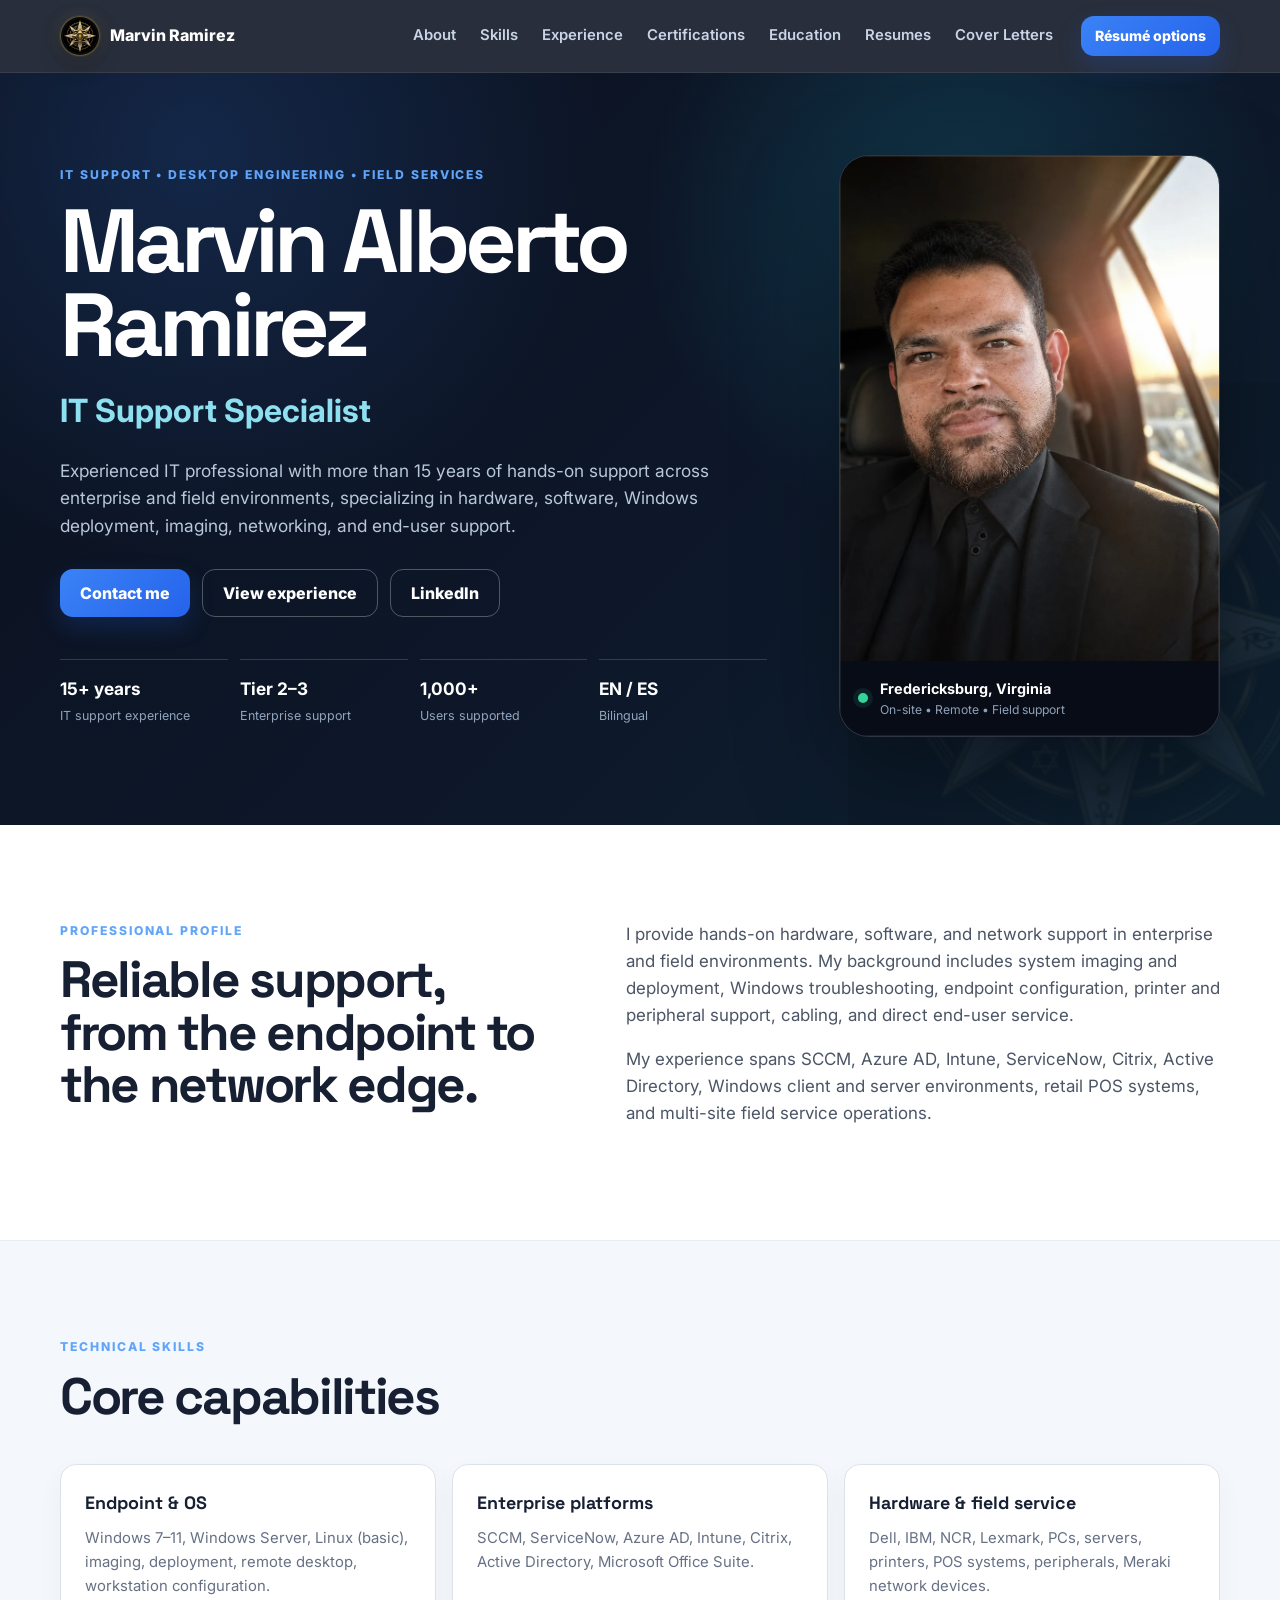
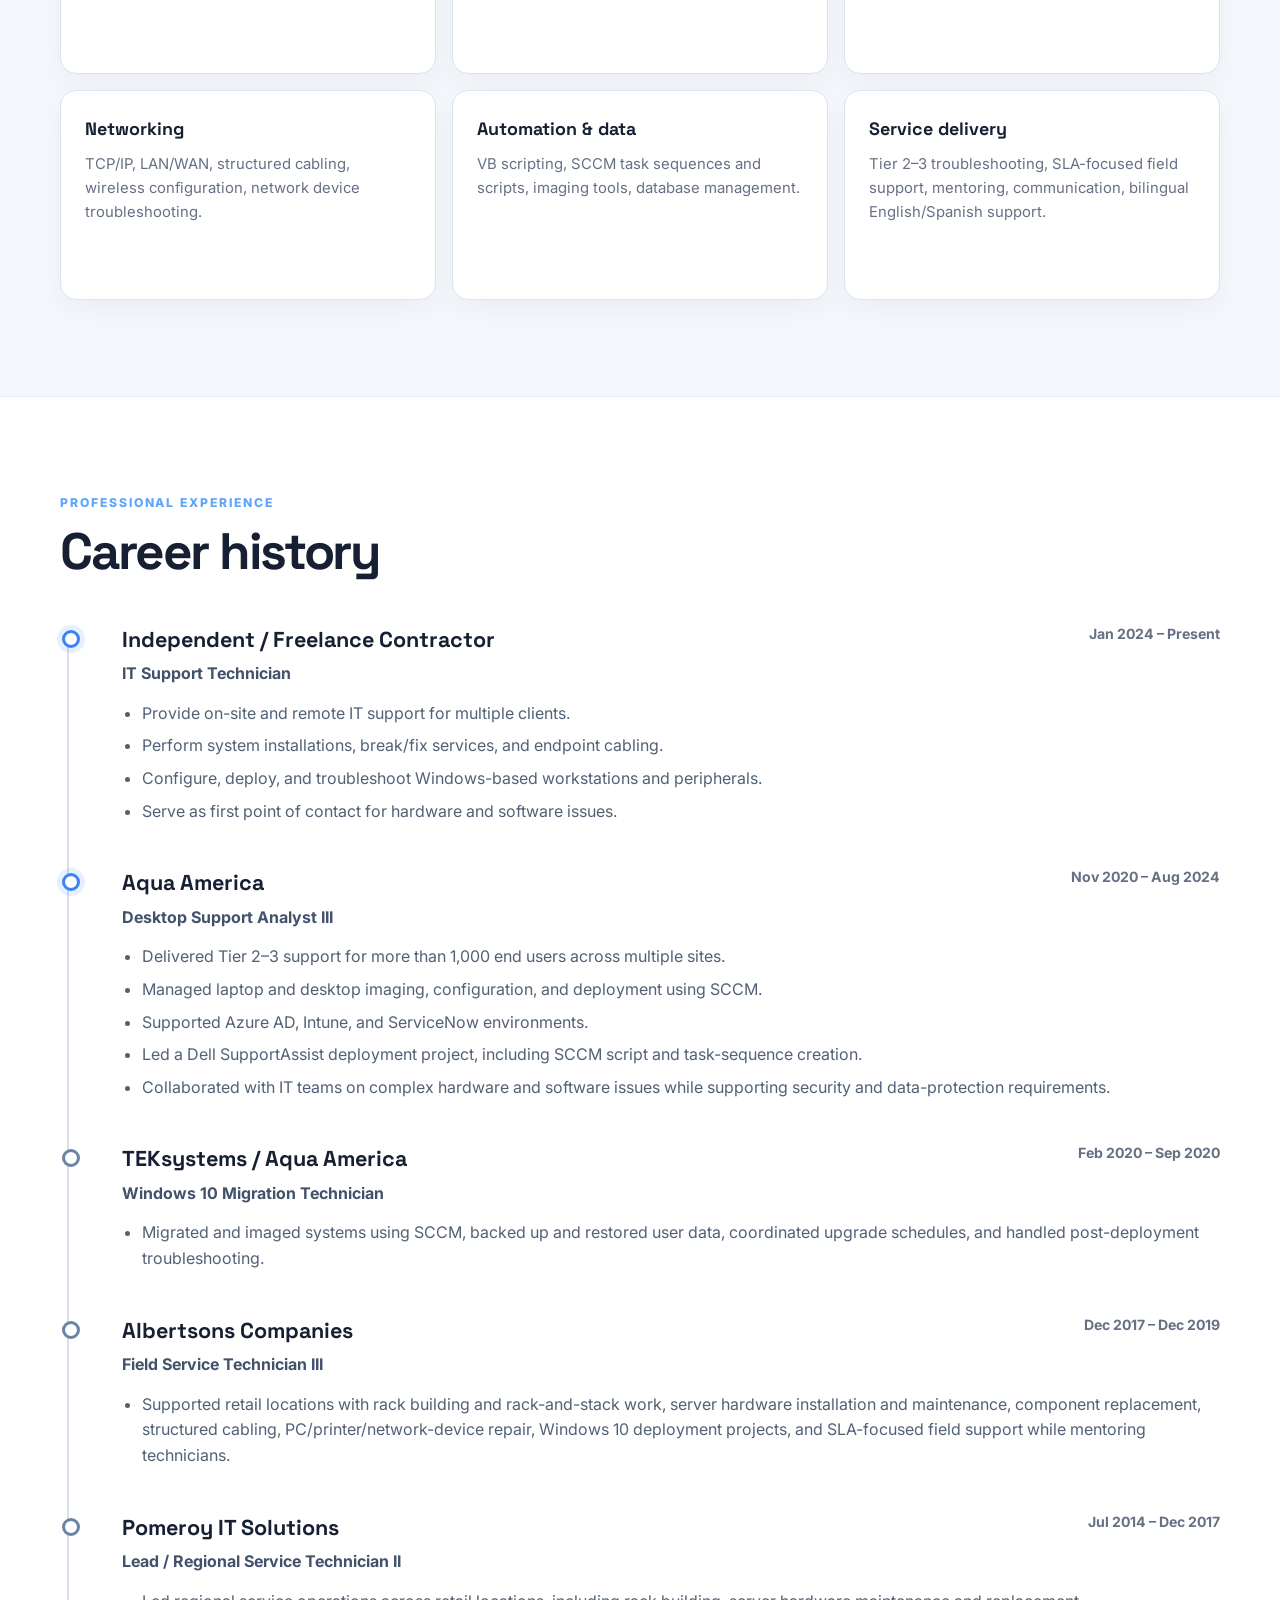
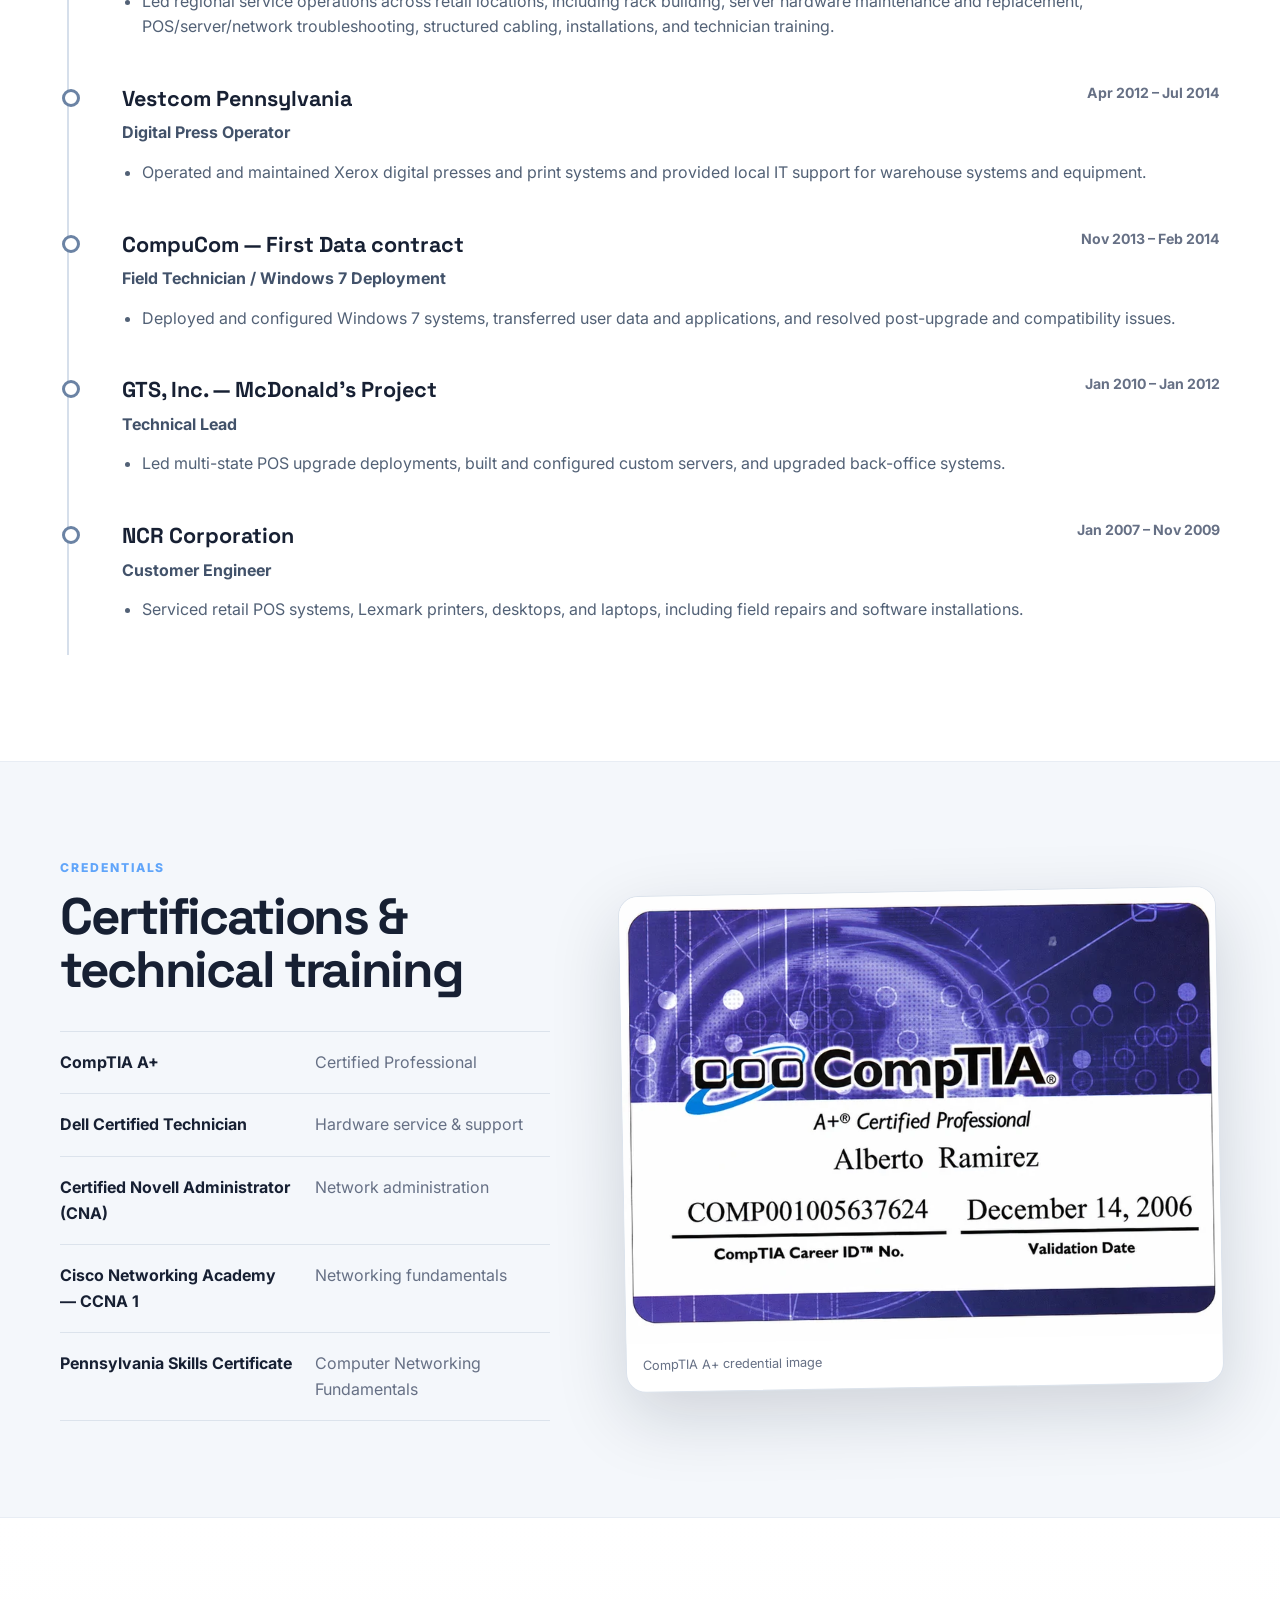
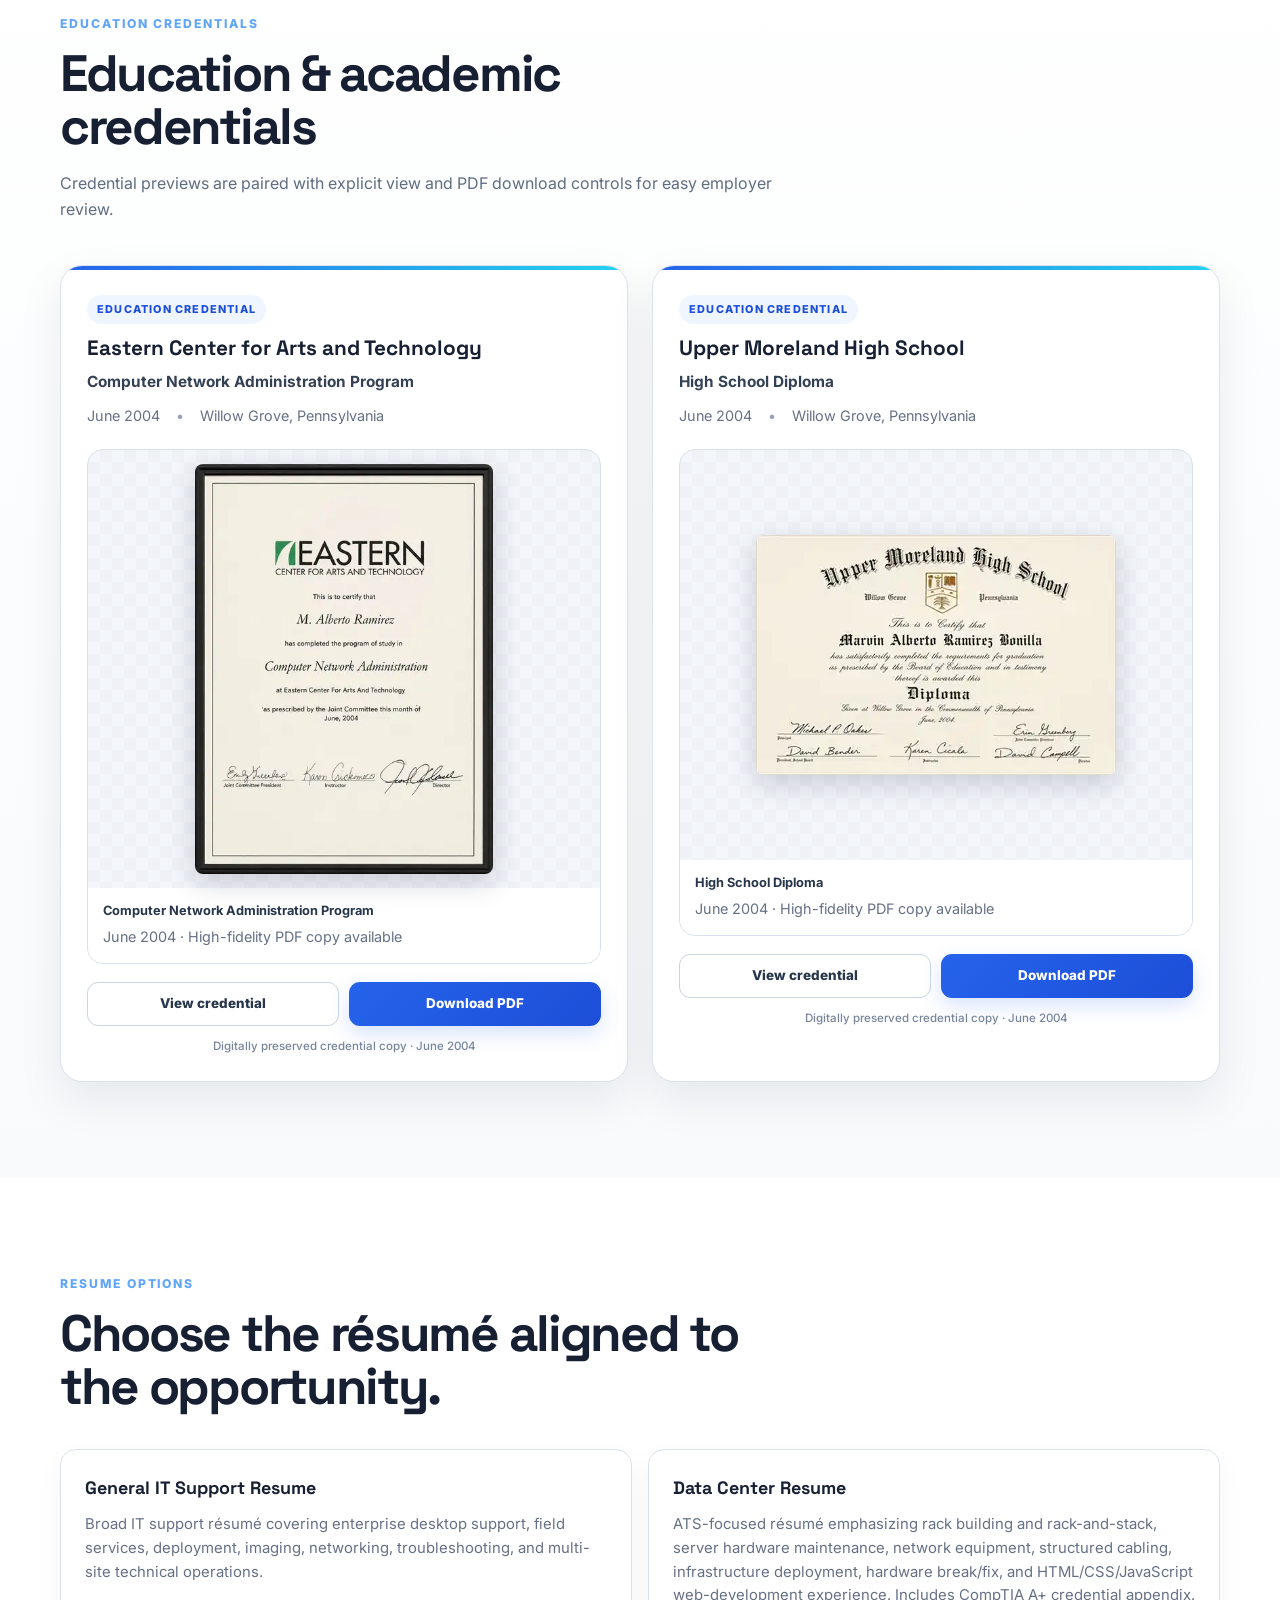
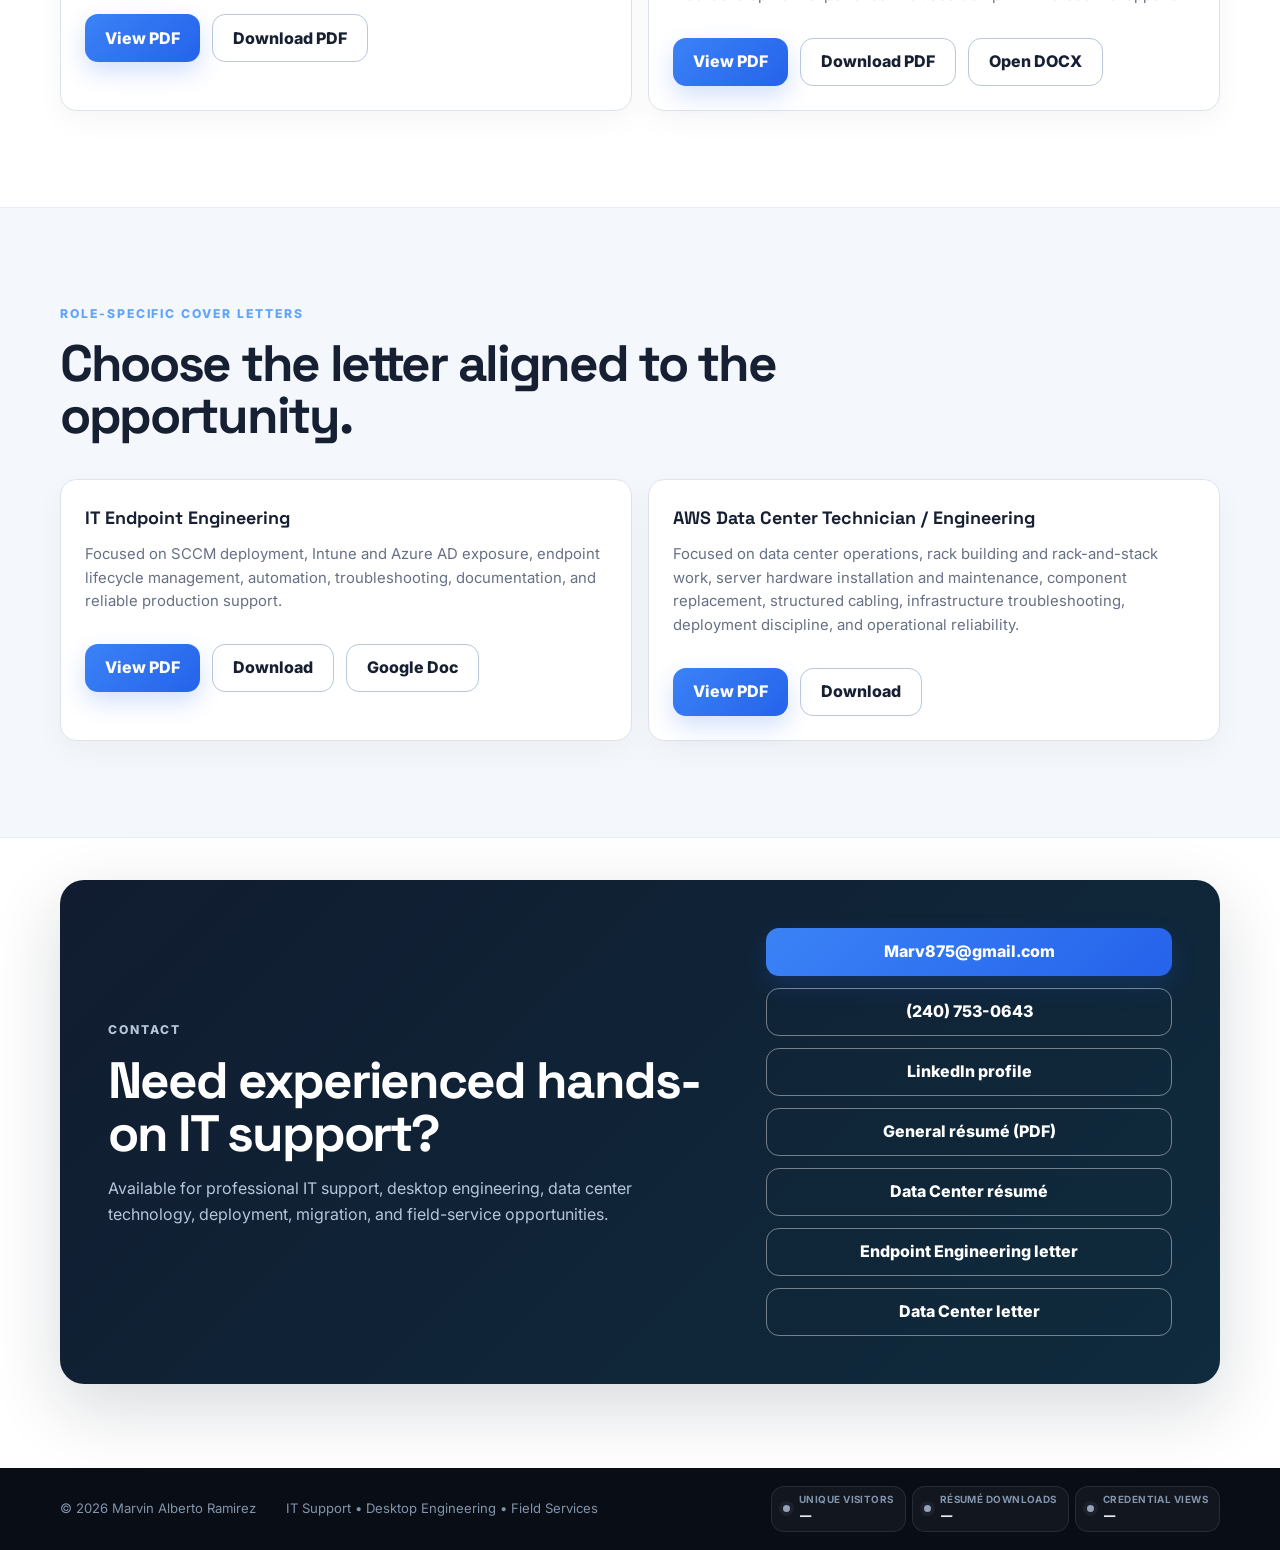
==== commit 376efb19: "Add alternate Data Center resume to portfolio" ====
--- a/index.html
+++ b/index.html
@@ -40,9 +40,10 @@
         <a href="#experience">Experience</a>
         <a href="#certifications">Certifications</a>
         <a href="#education">Education</a>
+        <a href="#resumes">Resumes</a>
         <a href="#cover-letter">Cover Letters</a>
       </nav>
-      <a class="button button-small" href="https://drive.google.com/uc?export=download&id=1-x9CWEKG3XUHW4QFA-6PKvqYLFIgXTUZ" target="_blank" rel="noopener">Download résumé</a>
+      <a class="button button-small" href="#resumes">Résumé options</a>
     </div>
   </header>
 
@@ -248,11 +249,37 @@
       </div>
     </section>
 
+    <section class="section" id="resumes">
+      <div class="shell">
+        <p class="section-kicker">Resume options</p>
+        <h2>Choose the résumé aligned to the opportunity.</h2>
+        <div class="skill-grid" style="grid-template-columns:repeat(auto-fit,minmax(280px,1fr));margin-top:36px;">
+          <article class="skill-card" style="min-height:auto;">
+            <h3>General IT Support Resume</h3>
+            <p>Broad IT support résumé covering enterprise desktop support, field services, deployment, imaging, networking, troubleshooting, and multi-site technical operations.</p>
+            <div class="hero-actions">
+              <a class="button" href="https://drive.google.com/file/d/1-x9CWEKG3XUHW4QFA-6PKvqYLFIgXTUZ/view?usp=drivesdk" target="_blank" rel="noopener">View PDF</a>
+              <a class="button button-ghost" href="https://drive.google.com/uc?export=download&id=1-x9CWEKG3XUHW4QFA-6PKvqYLFIgXTUZ" target="_blank" rel="noopener">Download PDF</a>
+            </div>
+          </article>
+          <article class="skill-card" style="min-height:auto;">
+            <h3>Data Center Resume</h3>
+            <p>ATS-focused résumé emphasizing rack building and rack-and-stack, server hardware maintenance, network equipment, structured cabling, infrastructure deployment, hardware break/fix, and HTML/CSS/JavaScript web-development experience. Includes CompTIA A+ credential appendix.</p>
+            <div class="hero-actions">
+              <a class="button" href="https://drive.google.com/file/d/1dKfGFVppYUdJ0SDFnmy8WgaLYyyoJ94w/view?usp=drivesdk" target="_blank" rel="noopener">View PDF</a>
+              <a class="button button-ghost" href="https://drive.google.com/uc?export=download&id=1dKfGFVppYUdJ0SDFnmy8WgaLYyyoJ94w" target="_blank" rel="noopener">Download PDF</a>
+              <a class="button button-ghost" href="https://docs.google.com/document/d/1jr5huPhhTj6cRtc1cHX86FsCe4xkUt8K/edit?usp=drivesdk" target="_blank" rel="noopener">Open DOCX</a>
+            </div>
+          </article>
+        </div>
+      </div>
+    </section>
+
     <section class="section section-tinted" id="cover-letter">
       <div class="shell">
         <p class="section-kicker">Role-specific cover letters</p>
         <h2>Choose the letter aligned to the opportunity.</h2>
-        <div class="skill-grid" style="grid-template-columns:repeat(2,minmax(0,1fr));margin-top:36px;">
+        <div class="skill-grid" style="grid-template-columns:repeat(auto-fit,minmax(280px,1fr));margin-top:36px;">
           <article class="skill-card" style="min-height:auto;">
             <h3>IT Endpoint Engineering</h3>
             <p>Focused on SCCM deployment, Intune and Azure AD exposure, endpoint lifecycle management, automation, troubleshooting, documentation, and reliable production support.</p>
@@ -266,8 +293,8 @@
             <h3>AWS Data Center Technician / Engineering</h3>
             <p>Focused on data center operations, rack building and rack-and-stack work, server hardware installation and maintenance, component replacement, structured cabling, infrastructure troubleshooting, deployment discipline, and operational reliability.</p>
             <div class="hero-actions">
-              <a class="button" href="https://drive.google.com/file/d/1Sl6X2WI7OJh0ZAGZtfyE9QjvwVx1zYuy/view?usp=drivesdk" target="_blank" rel="noopener">View PDF</a>
-              <a class="button button-ghost" href="https://drive.google.com/uc?export=download&id=1Sl6X2WI7OJh0ZAGZtfyE9QjvwVx1zYuy" target="_blank" rel="noopener">Download</a>
+              <a class="button" href="https://drive.google.com/file/d/1rS2Q98EjhHtO5mwmTwPHzwv1Tl0Q6WPO/view?usp=drivesdk" target="_blank" rel="noopener">View PDF</a>
+              <a class="button button-ghost" href="https://drive.google.com/uc?export=download&id=1rS2Q98EjhHtO5mwmTwPHzwv1Tl0Q6WPO" target="_blank" rel="noopener">Download</a>
             </div>
           </article>
         </div>
@@ -285,9 +312,10 @@
           <a class="button" href="mailto:Marv875@gmail.com">Marv875@gmail.com</a>
           <a class="button button-ghost light" href="tel:+12407530643">(240) 753-0643</a>
           <a class="button button-ghost light" href="https://www.linkedin.com/in/marvin-alberto-ramirez-bonilla-54261410" target="_blank" rel="noopener noreferrer">LinkedIn profile</a>
-          <a class="button button-ghost light" href="https://drive.google.com/uc?export=download&id=1-x9CWEKG3XUHW4QFA-6PKvqYLFIgXTUZ" target="_blank" rel="noopener">Download résumé (PDF)</a>
+          <a class="button button-ghost light" href="https://drive.google.com/uc?export=download&id=1-x9CWEKG3XUHW4QFA-6PKvqYLFIgXTUZ" target="_blank" rel="noopener">General résumé (PDF)</a>
+          <a class="button button-ghost light" href="https://drive.google.com/file/d/1dKfGFVppYUdJ0SDFnmy8WgaLYyyoJ94w/view?usp=drivesdk" target="_blank" rel="noopener">Data Center résumé</a>
           <a class="button button-ghost light" href="https://drive.google.com/file/d/1Zm5KoFZbodUMx2PGfxvkei65O7rcQZ-S/view?usp=drivesdk" target="_blank" rel="noopener">Endpoint Engineering letter</a>
-          <a class="button button-ghost light" href="https://drive.google.com/file/d/1Sl6X2WI7OJh0ZAGZtfyE9QjvwVx1zYuy/view?usp=drivesdk" target="_blank" rel="noopener">Data Center letter</a>
+          <a class="button button-ghost light" href="https://drive.google.com/file/d/1rS2Q98EjhHtO5mwmTwPHzwv1Tl0Q6WPO/view?usp=drivesdk" target="_blank" rel="noopener">Data Center letter</a>
         </div>
       </div>
     </section>
--- a/visitor-counter.css
+++ b/visitor-counter.css
@@ -89,6 +89,12 @@
   }
 }
 
+@media (max-width: 760px) {
+  #cover-letter .skill-grid {
+    grid-template-columns: 1fr !important;
+  }
+}
+
 @media (max-width: 640px) {
   .portfolio-analytics {
     display: grid;
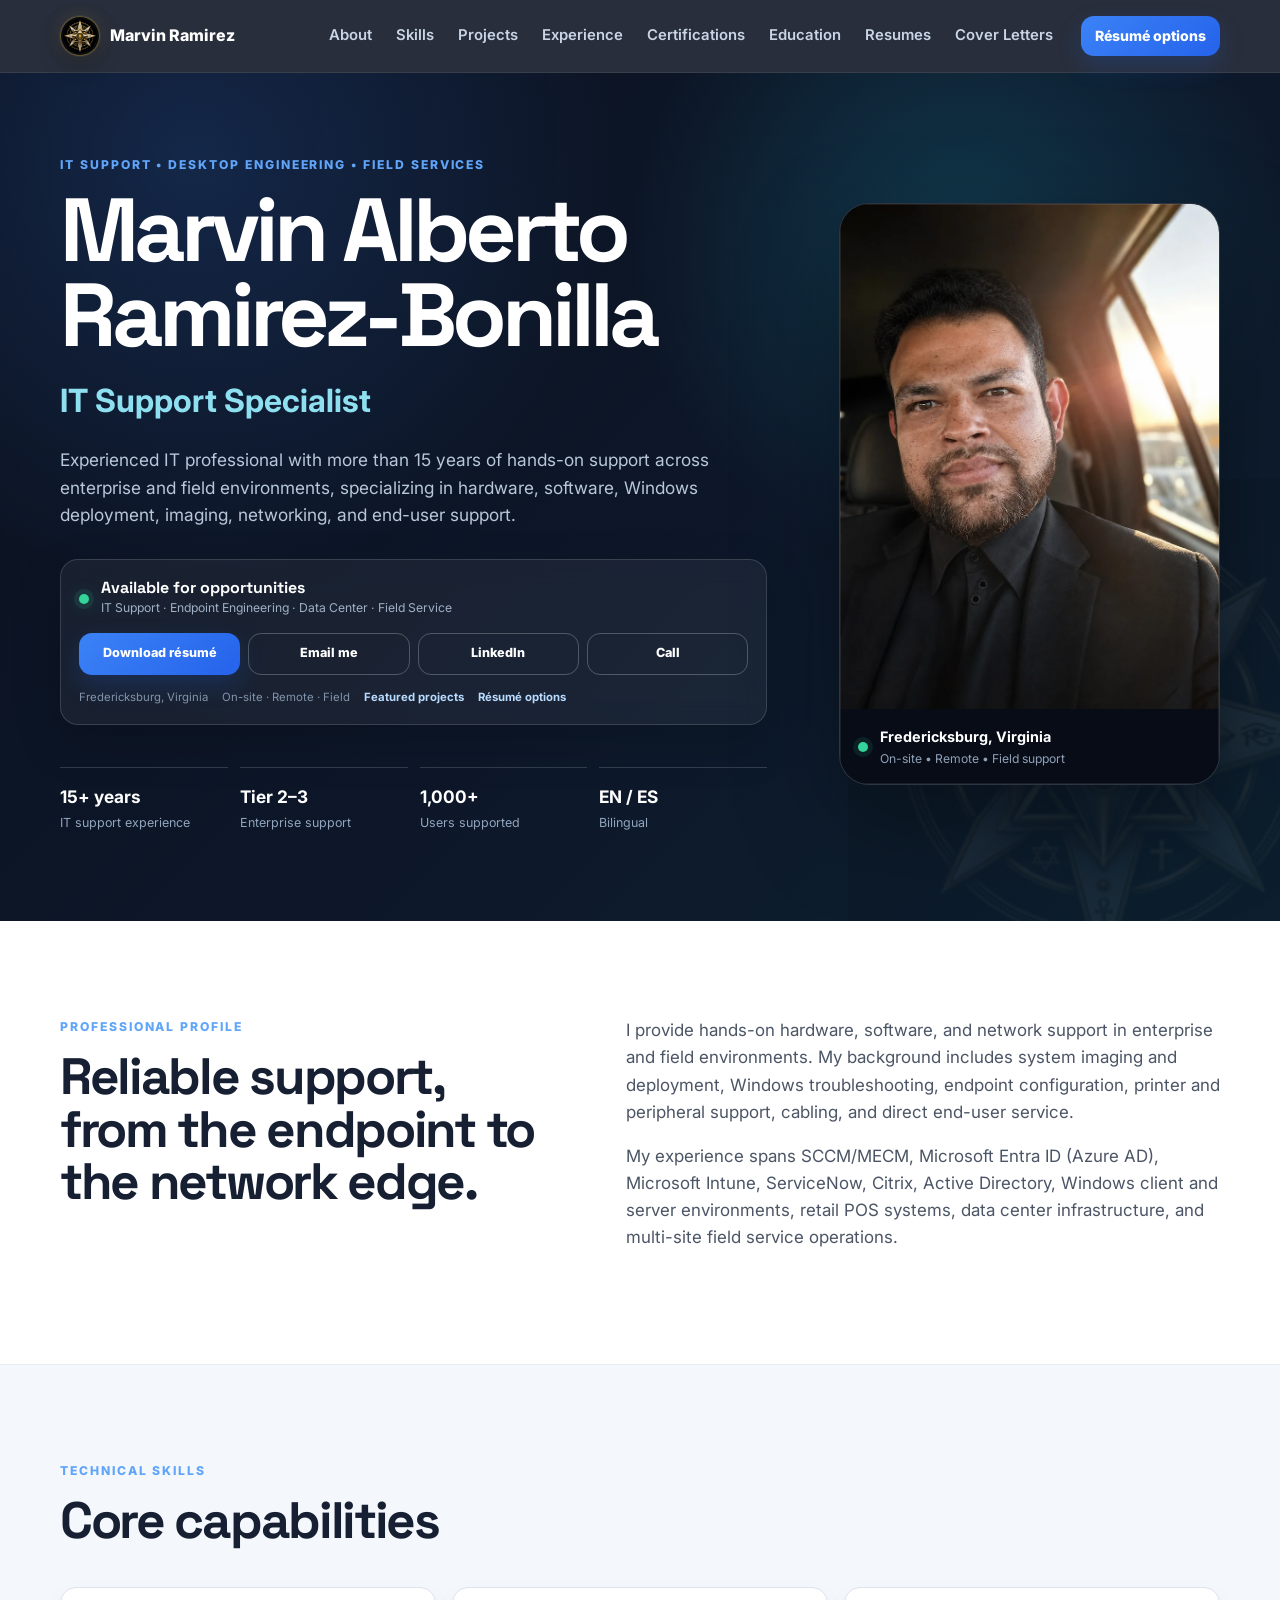
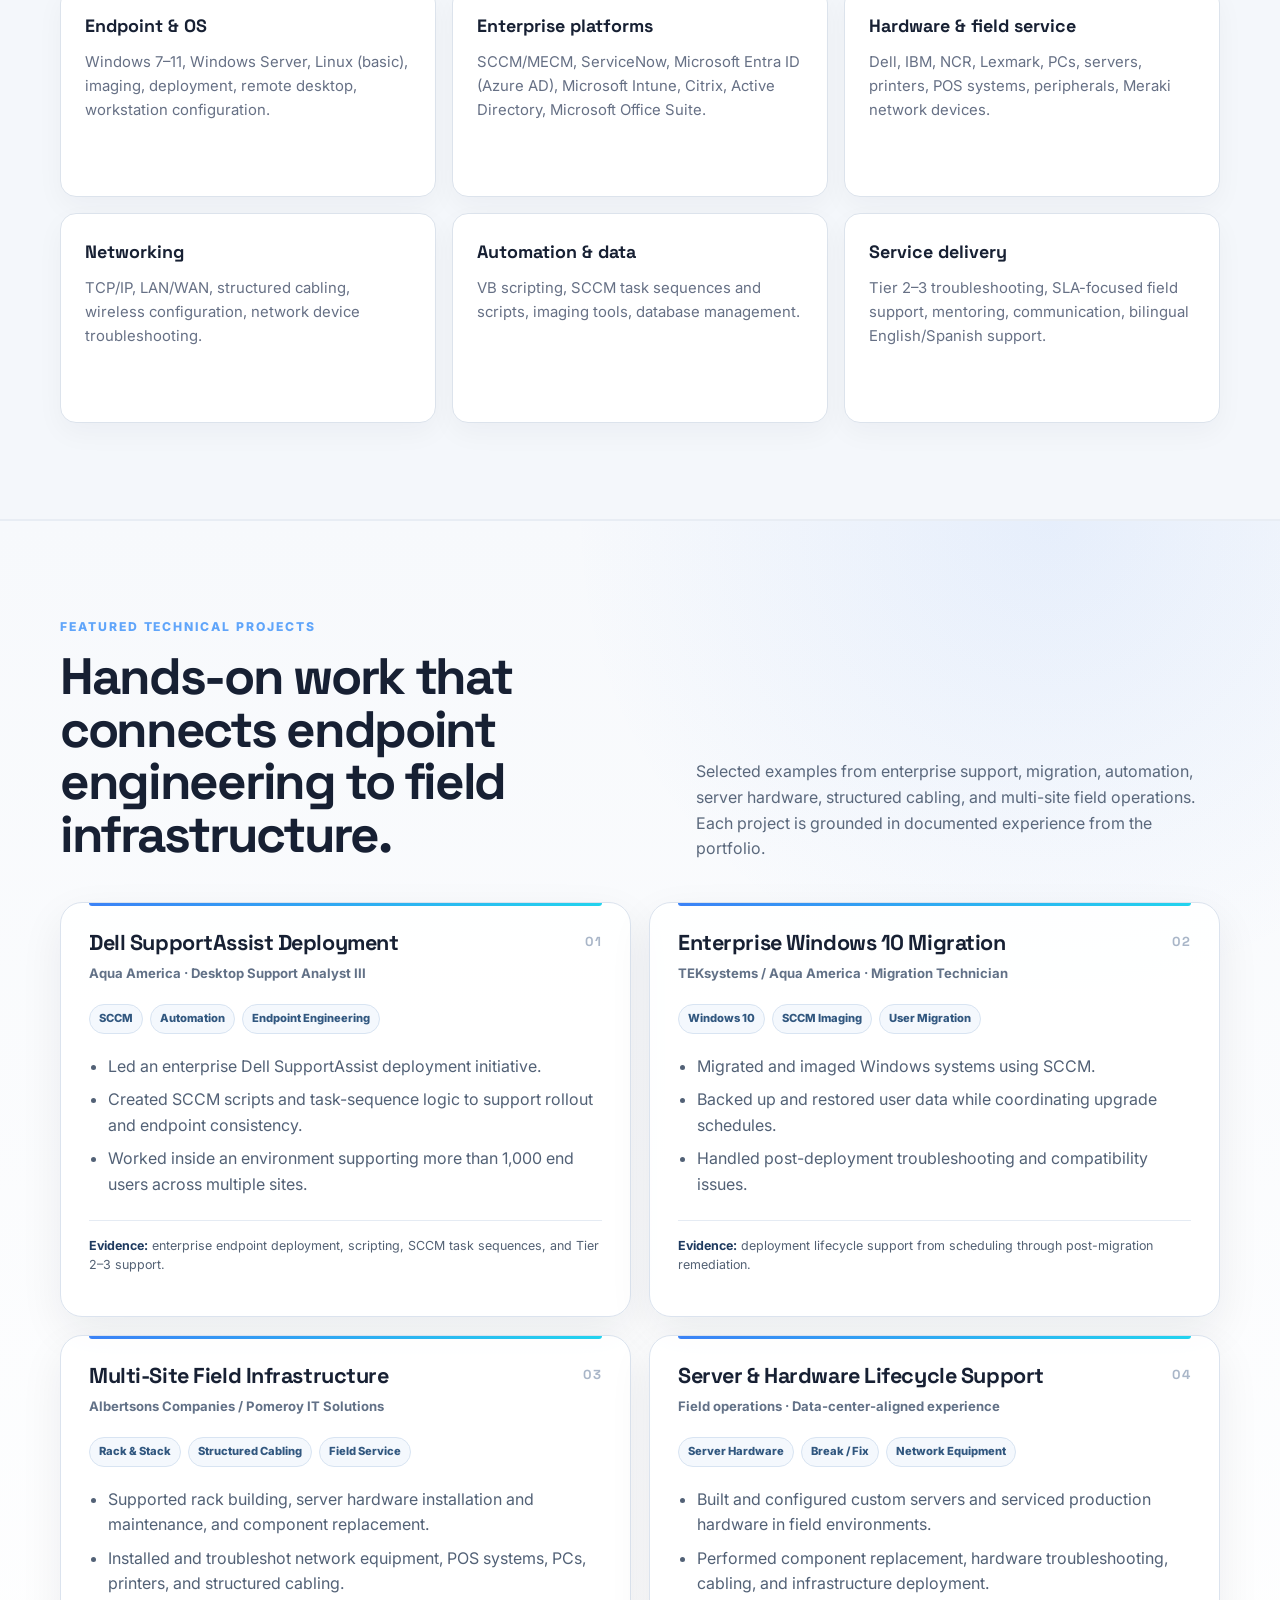
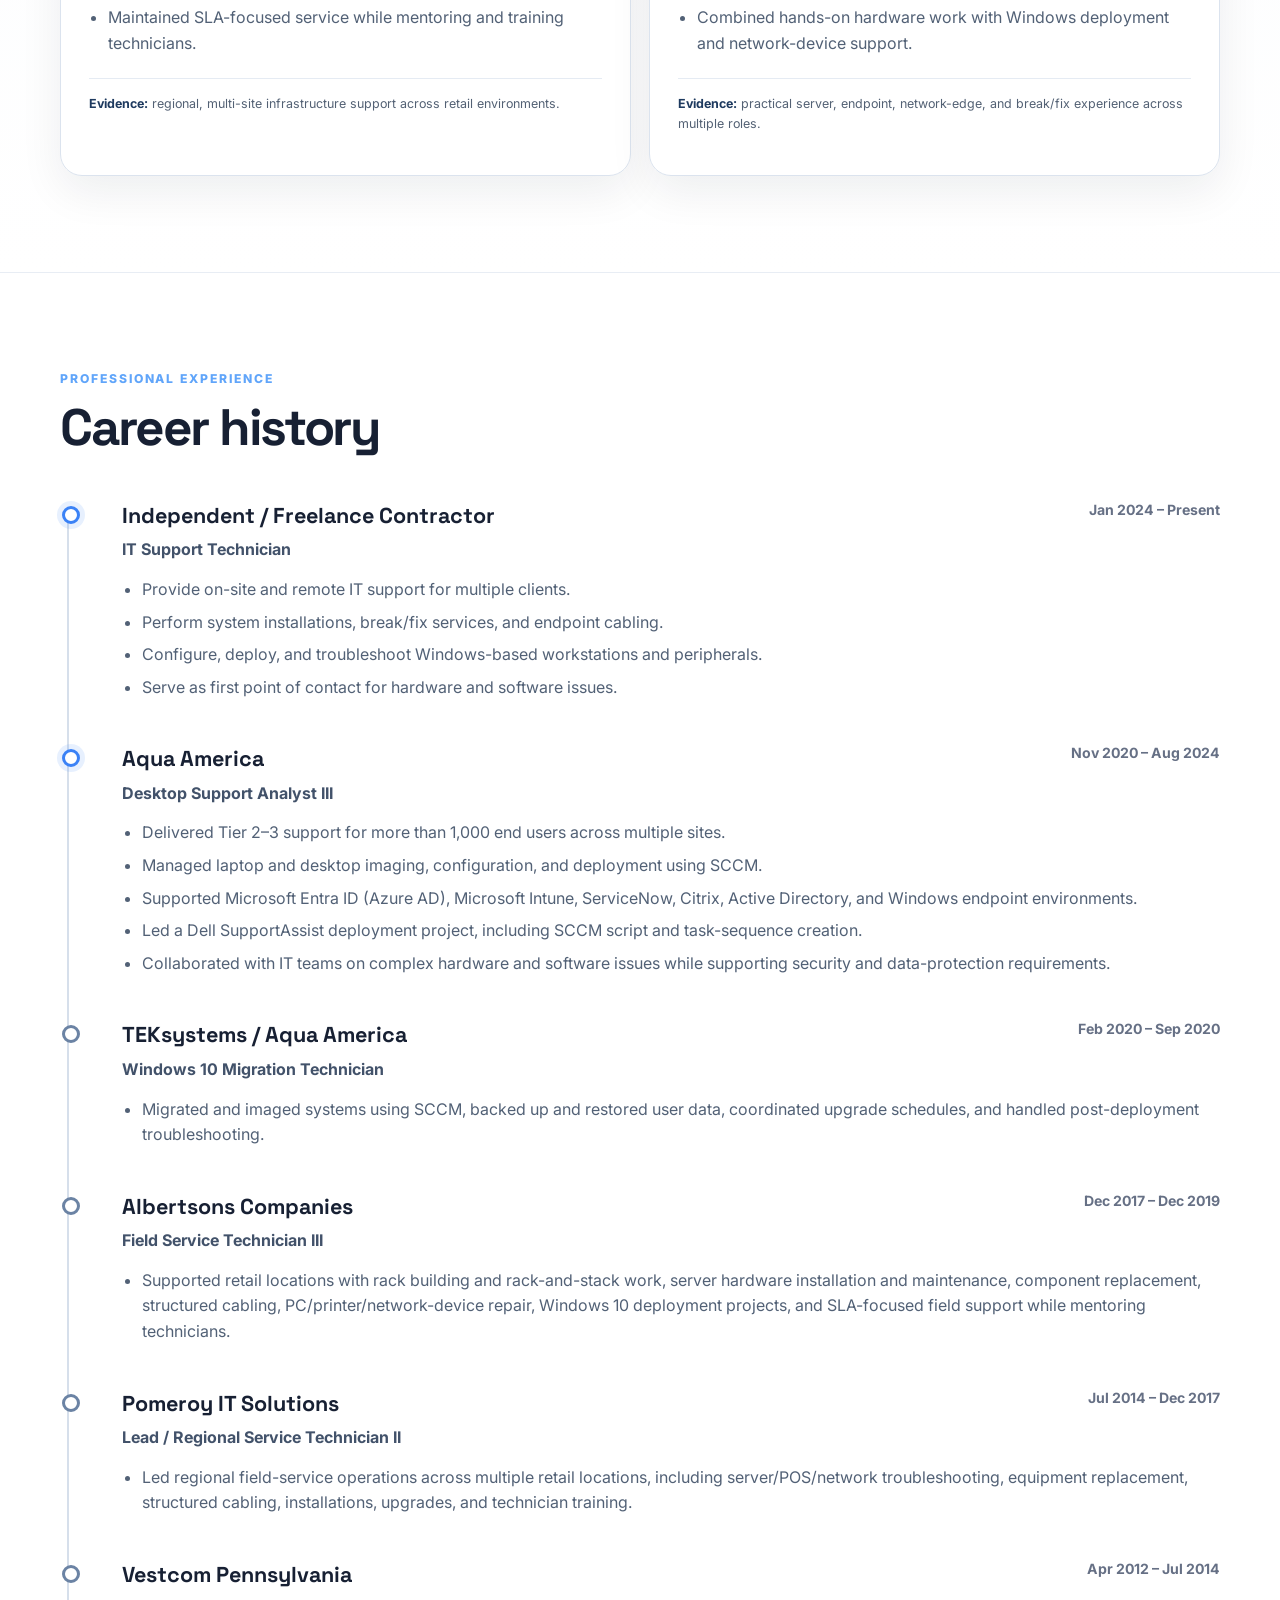
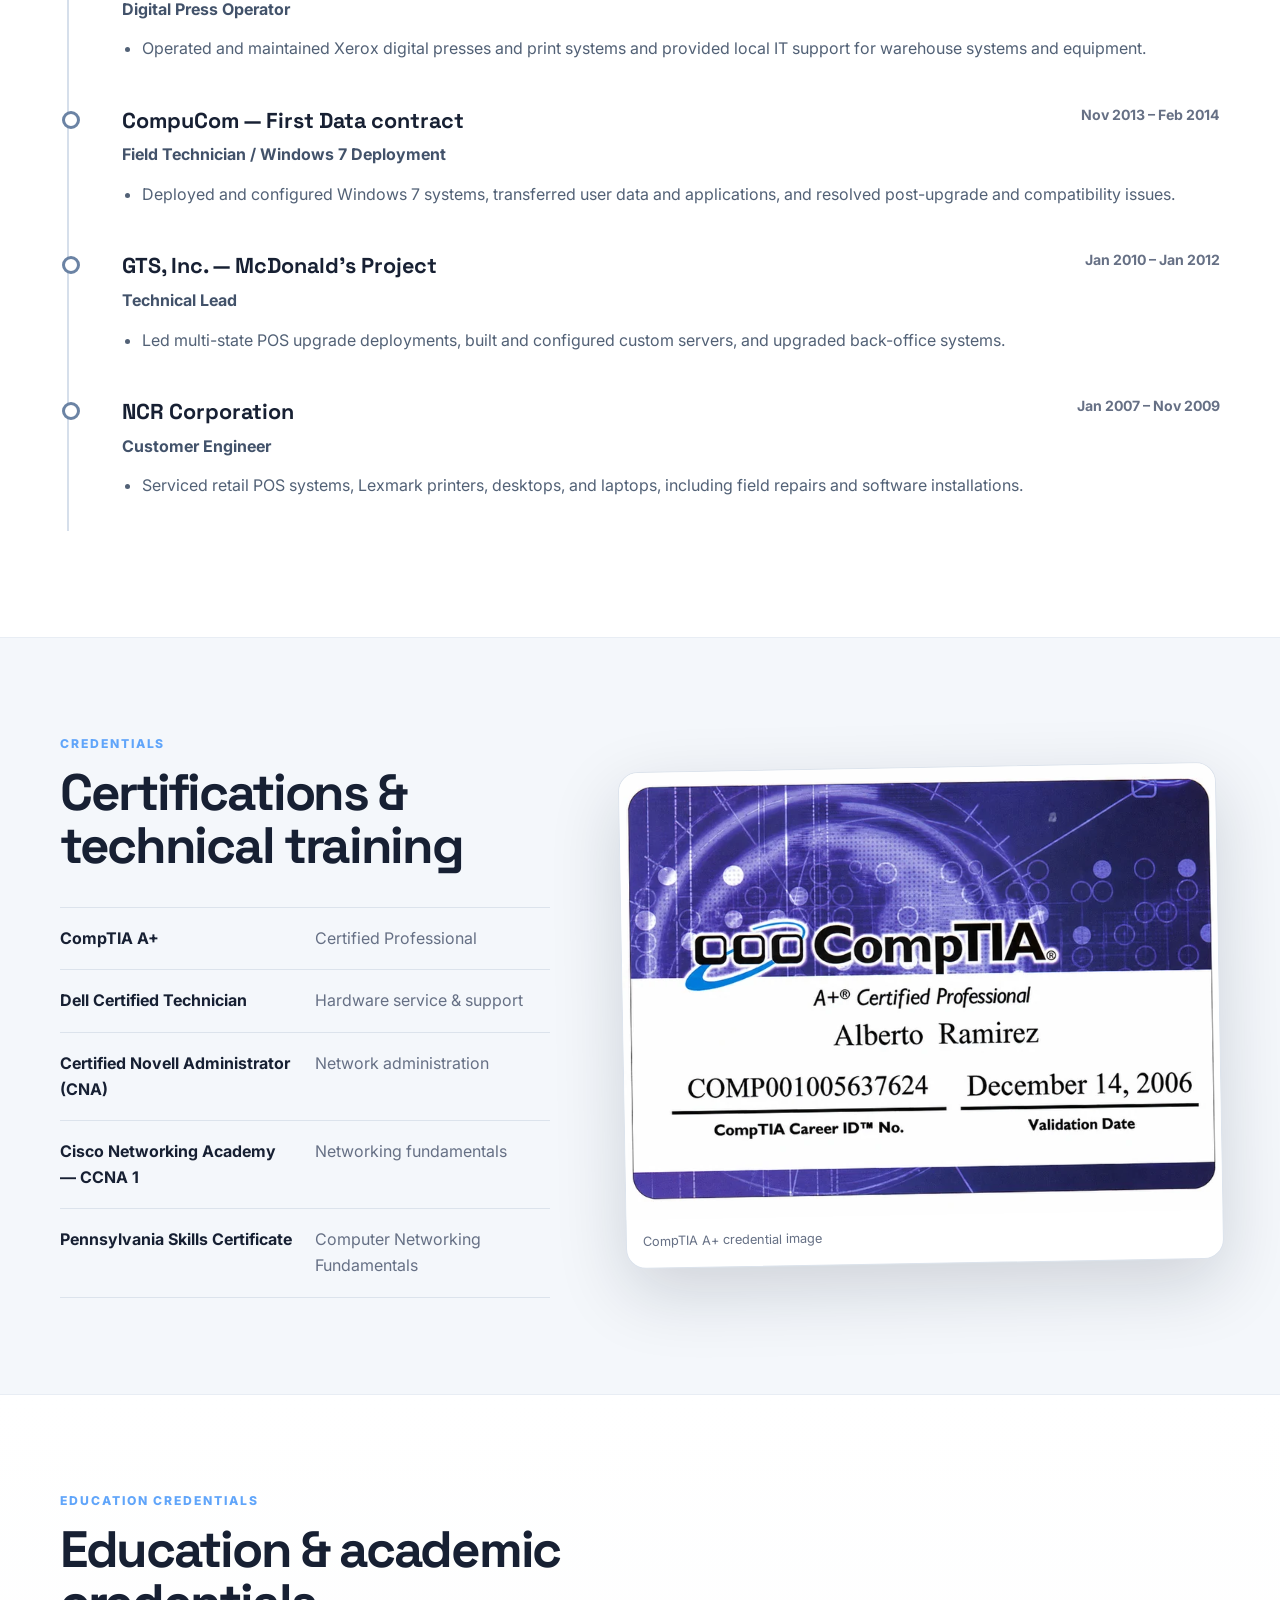
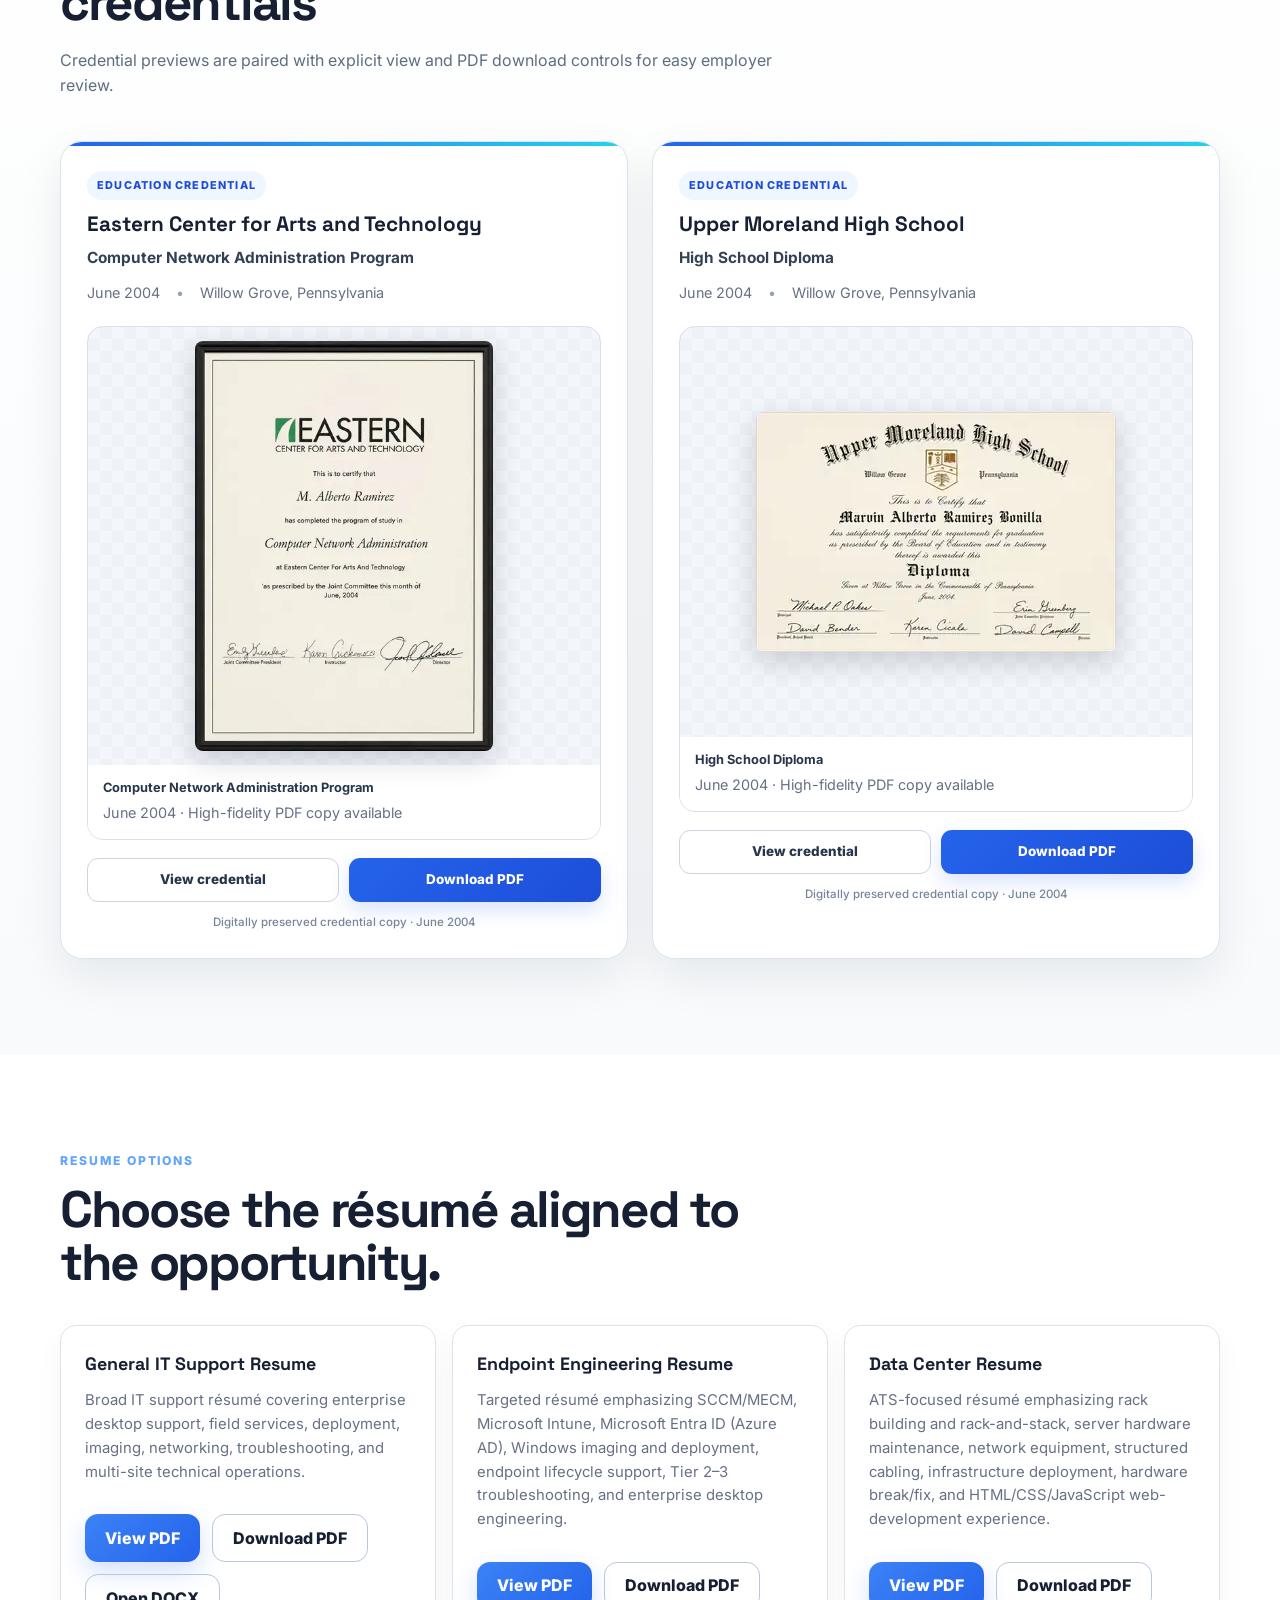
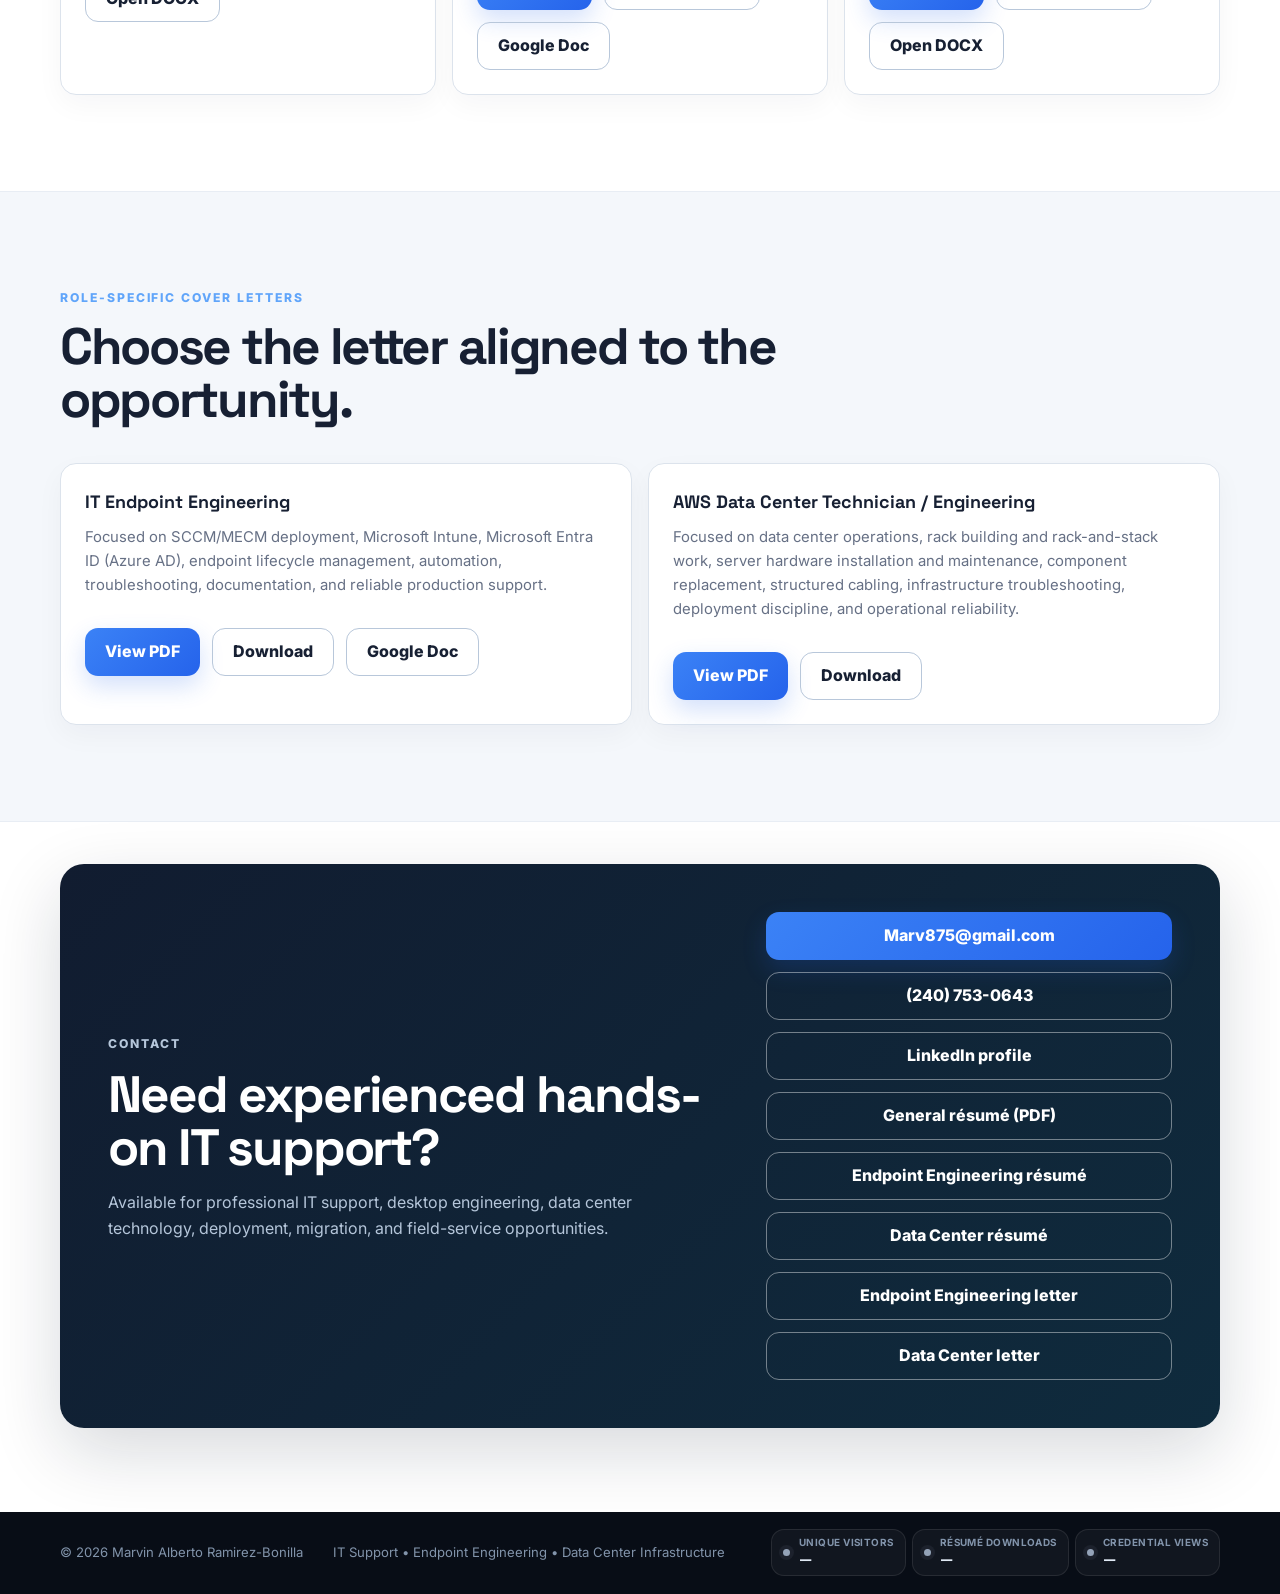
==== commit 7c0697ac: "Synchronize portfolio with current resume set" ====
--- a/index.html
+++ b/index.html
@@ -3,9 +3,14 @@
 <head>
   <meta charset="utf-8" />
   <meta name="viewport" content="width=device-width, initial-scale=1" />
-  <meta name="description" content="Marvin Alberto Ramirez — IT Support Specialist with 15+ years of experience in enterprise desktop support, field services, deployment, imaging, and troubleshooting." />
+  <meta name="description" content="Marvin Alberto Ramirez-Bonilla — IT Support, Endpoint Engineering, and Data Center Infrastructure professional with 15+ years of hands-on enterprise and field-service experience." />
   <meta name="theme-color" content="#0b1220" />
-  <title>Marvin Alberto Ramirez | IT Support Specialist</title>
+  <title>Marvin Alberto Ramirez-Bonilla | IT Support & Infrastructure</title>
+  <link rel="canonical" href="https://www.marvinmonad.com/" />
+  <meta property="og:title" content="Marvin Alberto Ramirez-Bonilla | IT Support & Infrastructure" />
+  <meta property="og:description" content="IT Support, Endpoint Engineering, and Data Center Infrastructure professional with 15+ years of hands-on experience." />
+  <meta property="og:url" content="https://www.marvinmonad.com/" />
+  <meta property="og:type" content="website" />
   <link rel="preconnect" href="https://fonts.googleapis.com" />
   <link rel="preconnect" href="https://fonts.gstatic.com" crossorigin />
   <link href="https://fonts.googleapis.com/css2?family=Inter:wght@400;500;600;700;800&family=Space+Grotesk:wght@500;600;700&display=swap" rel="stylesheet" />
@@ -15,12 +20,12 @@
   {
     "@context": "https://schema.org",
     "@type": "Person",
-    "name": "Marvin Alberto Ramirez",
-    "jobTitle": "IT Support Specialist",
+    "name": "Marvin Alberto Ramirez-Bonilla",
+    "jobTitle": "IT Support Specialist / Endpoint Engineering / Data Center Infrastructure",
     "email": "mailto:Marv875@gmail.com",
     "telephone": "+1-240-753-0643",
     "address": {"@type":"PostalAddress","addressLocality":"Fredericksburg","addressRegion":"VA","addressCountry":"US"},
-    "url": "https://christus-rex.github.io/Marvin.Ramirez/",
+    "url": "https://www.marvinmonad.com/",
     "sameAs": ["https://www.linkedin.com/in/marvin-alberto-ramirez-bonilla-54261410"]
   }
   </script>
@@ -52,7 +57,7 @@
       <div class="shell hero-grid">
         <div class="hero-copy">
           <p class="eyebrow">IT SUPPORT • DESKTOP ENGINEERING • FIELD SERVICES</p>
-          <h1>Marvin Alberto Ramirez</h1>
+          <h1>Marvin Alberto Ramirez-Bonilla</h1>
           <p class="hero-role">IT Support Specialist</p>
           <p class="hero-summary">Experienced IT professional with more than 15 years of hands-on support across enterprise and field environments, specializing in hardware, software, Windows deployment, imaging, networking, and end-user support.</p>
           <div class="hero-actions">
@@ -68,7 +73,7 @@
           </div>
         </div>
         <aside class="portrait-card" aria-label="Professional portrait">
-          <img id="profileImage" alt="Professional portrait of Marvin Alberto Ramirez" fetchpriority="high" decoding="async" />
+          <img id="profileImage" alt="Professional portrait of Marvin Alberto Ramirez-Bonilla" fetchpriority="high" decoding="async" />
           <div class="portrait-meta">
             <span class="status-dot" aria-hidden="true"></span>
             <div>
@@ -88,7 +93,7 @@
         </div>
         <div class="prose">
           <p>I provide hands-on hardware, software, and network support in enterprise and field environments. My background includes system imaging and deployment, Windows troubleshooting, endpoint configuration, printer and peripheral support, cabling, and direct end-user service.</p>
-          <p>My experience spans SCCM, Azure AD, Intune, ServiceNow, Citrix, Active Directory, Windows client and server environments, retail POS systems, and multi-site field service operations.</p>
+          <p>My experience spans SCCM/MECM, Microsoft Entra ID (Azure AD), Microsoft Intune, ServiceNow, Citrix, Active Directory, Windows client and server environments, retail POS systems, data center infrastructure, and multi-site field service operations.</p>
         </div>
       </div>
     </section>
@@ -104,7 +109,7 @@
           </article>
           <article class="skill-card">
             <h3>Enterprise platforms</h3>
-            <p>SCCM, ServiceNow, Azure AD, Intune, Citrix, Active Directory, Microsoft Office Suite.</p>
+            <p>SCCM/MECM, ServiceNow, Microsoft Entra ID (Azure AD), Microsoft Intune, Citrix, Active Directory, Microsoft Office Suite.</p>
           </article>
           <article class="skill-card">
             <h3>Hardware & field service</h3>
@@ -152,7 +157,7 @@
             <ul>
               <li>Delivered Tier 2–3 support for more than 1,000 end users across multiple sites.</li>
               <li>Managed laptop and desktop imaging, configuration, and deployment using SCCM.</li>
-              <li>Supported Azure AD, Intune, and ServiceNow environments.</li>
+              <li>Supported Microsoft Entra ID (Azure AD), Microsoft Intune, ServiceNow, Citrix, Active Directory, and Windows endpoint environments.</li>
               <li>Led a Dell SupportAssist deployment project, including SCCM script and task-sequence creation.</li>
               <li>Collaborated with IT teams on complex hardware and software issues while supporting security and data-protection requirements.</li>
             </ul>
@@ -170,7 +175,7 @@
 
           <article class="job">
             <div class="job-head"><div><h3>Pomeroy IT Solutions</h3><p>Lead / Regional Service Technician II</p></div><time>Jul 2014 – Dec 2017</time></div>
-            <ul><li>Led regional service operations across retail locations, including rack building, server hardware maintenance and replacement, POS/server/network troubleshooting, structured cabling, installations, and technician training.</li></ul>
+            <ul><li>Led regional field-service operations across multiple retail locations, including server/POS/network troubleshooting, equipment replacement, structured cabling, installations, upgrades, and technician training.</li></ul>
           </article>
 
           <article class="job">
@@ -260,11 +265,21 @@
             <div class="hero-actions">
               <a class="button" href="https://drive.google.com/file/d/1-x9CWEKG3XUHW4QFA-6PKvqYLFIgXTUZ/view?usp=drivesdk" target="_blank" rel="noopener">View PDF</a>
               <a class="button button-ghost" href="https://drive.google.com/uc?export=download&id=1-x9CWEKG3XUHW4QFA-6PKvqYLFIgXTUZ" target="_blank" rel="noopener">Download PDF</a>
+              <a class="button button-ghost" href="https://docs.google.com/document/d/1YYJu5fLSMsgPeGTZZCwYxRincXPZ7LFN/edit?usp=drivesdk" target="_blank" rel="noopener">Open DOCX</a>
+            </div>
+          </article>
+          <article class="skill-card" style="min-height:auto;">
+            <h3>Endpoint Engineering Resume</h3>
+            <p>Targeted résumé emphasizing SCCM/MECM, Microsoft Intune, Microsoft Entra ID (Azure AD), Windows imaging and deployment, endpoint lifecycle support, Tier 2–3 troubleshooting, and enterprise desktop engineering.</p>
+            <div class="hero-actions">
+              <a class="button" href="https://drive.google.com/file/d/1P9GJ3PWycVtSHTgTp-k9mI9FGGY2AaNV/view?usp=drivesdk" target="_blank" rel="noopener">View PDF</a>
+              <a class="button button-ghost" href="https://drive.google.com/uc?export=download&id=1P9GJ3PWycVtSHTgTp-k9mI9FGGY2AaNV" target="_blank" rel="noopener">Download PDF</a>
+              <a class="button button-ghost" href="https://docs.google.com/document/d/1dvyl3skyVJu45a4y_Dpr7jzwh_MG81kYjTqm7fZG3tk/edit?usp=drivesdk" target="_blank" rel="noopener">Google Doc</a>
             </div>
           </article>
           <article class="skill-card" style="min-height:auto;">
             <h3>Data Center Resume</h3>
-            <p>ATS-focused résumé emphasizing rack building and rack-and-stack, server hardware maintenance, network equipment, structured cabling, infrastructure deployment, hardware break/fix, and HTML/CSS/JavaScript web-development experience. Includes CompTIA A+ credential appendix.</p>
+            <p>ATS-focused résumé emphasizing rack building and rack-and-stack, server hardware maintenance, network equipment, structured cabling, infrastructure deployment, hardware break/fix, and HTML/CSS/JavaScript web-development experience.</p>
             <div class="hero-actions">
               <a class="button" href="https://drive.google.com/file/d/1dKfGFVppYUdJ0SDFnmy8WgaLYyyoJ94w/view?usp=drivesdk" target="_blank" rel="noopener">View PDF</a>
               <a class="button button-ghost" href="https://drive.google.com/uc?export=download&id=1dKfGFVppYUdJ0SDFnmy8WgaLYyyoJ94w" target="_blank" rel="noopener">Download PDF</a>
@@ -282,7 +297,7 @@
         <div class="skill-grid" style="grid-template-columns:repeat(auto-fit,minmax(280px,1fr));margin-top:36px;">
           <article class="skill-card" style="min-height:auto;">
             <h3>IT Endpoint Engineering</h3>
-            <p>Focused on SCCM deployment, Intune and Azure AD exposure, endpoint lifecycle management, automation, troubleshooting, documentation, and reliable production support.</p>
+            <p>Focused on SCCM/MECM deployment, Microsoft Intune, Microsoft Entra ID (Azure AD), endpoint lifecycle management, automation, troubleshooting, documentation, and reliable production support.</p>
             <div class="hero-actions">
               <a class="button" href="https://drive.google.com/file/d/1Zm5KoFZbodUMx2PGfxvkei65O7rcQZ-S/view?usp=drivesdk" target="_blank" rel="noopener">View PDF</a>
               <a class="button button-ghost" href="https://drive.google.com/uc?export=download&id=1Zm5KoFZbodUMx2PGfxvkei65O7rcQZ-S" target="_blank" rel="noopener">Download</a>
@@ -313,6 +328,7 @@
           <a class="button button-ghost light" href="tel:+12407530643">(240) 753-0643</a>
           <a class="button button-ghost light" href="https://www.linkedin.com/in/marvin-alberto-ramirez-bonilla-54261410" target="_blank" rel="noopener noreferrer">LinkedIn profile</a>
           <a class="button button-ghost light" href="https://drive.google.com/uc?export=download&id=1-x9CWEKG3XUHW4QFA-6PKvqYLFIgXTUZ" target="_blank" rel="noopener">General résumé (PDF)</a>
+          <a class="button button-ghost light" href="https://drive.google.com/file/d/1P9GJ3PWycVtSHTgTp-k9mI9FGGY2AaNV/view?usp=drivesdk" target="_blank" rel="noopener">Endpoint Engineering résumé</a>
           <a class="button button-ghost light" href="https://drive.google.com/file/d/1dKfGFVppYUdJ0SDFnmy8WgaLYyyoJ94w/view?usp=drivesdk" target="_blank" rel="noopener">Data Center résumé</a>
           <a class="button button-ghost light" href="https://drive.google.com/file/d/1Zm5KoFZbodUMx2PGfxvkei65O7rcQZ-S/view?usp=drivesdk" target="_blank" rel="noopener">Endpoint Engineering letter</a>
           <a class="button button-ghost light" href="https://drive.google.com/file/d/1rS2Q98EjhHtO5mwmTwPHzwv1Tl0Q6WPO/view?usp=drivesdk" target="_blank" rel="noopener">Data Center letter</a>
@@ -323,8 +339,8 @@
 
   <footer>
     <div class="shell footer-inner">
-      <span>© <span id="year"></span> Marvin Alberto Ramirez</span>
-      <span>IT Support • Desktop Engineering • Field Services</span>
+      <span>© <span id="year"></span> Marvin Alberto Ramirez-Bonilla</span>
+      <span>IT Support • Endpoint Engineering • Data Center Infrastructure</span>
       <span class="visitor-counter" title="Persistent approximate unique visitor count">
         <span class="visitor-counter-icon" aria-hidden="true"></span>
         <span>Visitors <strong id="visitorCount" aria-live="polite">…</strong></span>
--- a/visitor-counter.css
+++ b/visitor-counter.css
@@ -1,3 +1,93 @@
+.opportunity-panel {
+  margin-top: 30px;
+  padding: 18px;
+  border: 1px solid rgba(255, 255, 255, .14);
+  border-radius: 18px;
+  background: rgba(255, 255, 255, .055);
+  box-shadow: 0 18px 50px rgba(0, 0, 0, .16);
+  backdrop-filter: blur(12px);
+}
+
+.opportunity-head {
+  display: flex;
+  align-items: center;
+  gap: 12px;
+}
+
+.opportunity-head > div {
+  min-width: 0;
+}
+
+.opportunity-head strong,
+.opportunity-head span {
+  display: block;
+}
+
+.opportunity-head strong {
+  color: #fff;
+  font-family: "Space Grotesk", Inter, sans-serif;
+  font-size: 1rem;
+  line-height: 1.2;
+}
+
+.opportunity-head span {
+  margin-top: 3px;
+  color: #9fb0c6;
+  font-size: .76rem;
+  line-height: 1.35;
+}
+
+.opportunity-status-dot {
+  width: 10px;
+  height: 10px;
+  flex: 0 0 10px;
+  border-radius: 50%;
+  background: #34d399;
+  box-shadow: 0 0 0 5px rgba(52, 211, 153, .1), 0 0 18px rgba(52, 211, 153, .28);
+}
+
+.opportunity-actions {
+  display: grid;
+  grid-template-columns: repeat(4, minmax(0, 1fr));
+  gap: 8px;
+  margin-top: 16px;
+}
+
+.hero .opportunity-actions .button {
+  min-width: 0;
+  min-height: 42px;
+  padding: 0 12px;
+  font-size: .79rem;
+  white-space: nowrap;
+}
+
+.hero .opportunity-actions .button-ghost {
+  color: #fff;
+  border-color: rgba(255, 255, 255, .24);
+}
+
+.opportunity-meta {
+  display: flex;
+  flex-wrap: wrap;
+  gap: 7px 14px;
+  align-items: center;
+  margin-top: 13px;
+  color: #8294ab;
+  font-size: .71rem;
+}
+
+.opportunity-meta a {
+  color: #b8dbff;
+  font-weight: 700;
+  text-decoration: none;
+}
+
+.opportunity-meta a:hover {
+  color: #fff;
+  text-decoration: underline;
+  text-underline-offset: 3px;
+}
+
 .portfolio-analytics {
   display: inline-grid;
   grid-template-columns: repeat(3, max-content);
@@ -73,6 +163,10 @@
 }
 
 @media (max-width: 1120px) {
+  .opportunity-actions {
+    grid-template-columns: repeat(2, minmax(0, 1fr));
+  }
+
   .portfolio-analytics {
     grid-template-columns: repeat(3, 1fr);
     width: 100%;
@@ -96,6 +190,25 @@
 }
 
 @media (max-width: 640px) {
+  .opportunity-panel {
+    padding: 15px;
+    border-radius: 16px;
+  }
+
+  .opportunity-actions {
+    grid-template-columns: 1fr 1fr;
+  }
+
+  .hero .opportunity-actions .button {
+    min-height: 44px;
+    font-size: .76rem;
+  }
+
+  .opportunity-meta {
+    gap: 6px 11px;
+    font-size: .68rem;
+  }
+
   .portfolio-analytics {
     display: grid;
     grid-template-columns: repeat(3, minmax(0, 1fr));
@@ -135,8 +248,15 @@
   }
 }
 
+@media (max-width: 390px) {
+  .opportunity-actions {
+    grid-template-columns: 1fr;
+  }
+}
+
 @media (prefers-reduced-motion: reduce) {
-  .footer-inner .portfolio-analytics .analytics-metric {
+  .footer-inner .portfolio-analytics .analytics-metric,
+  .opportunity-panel .button {
     transition: none;
   }
-}
+}
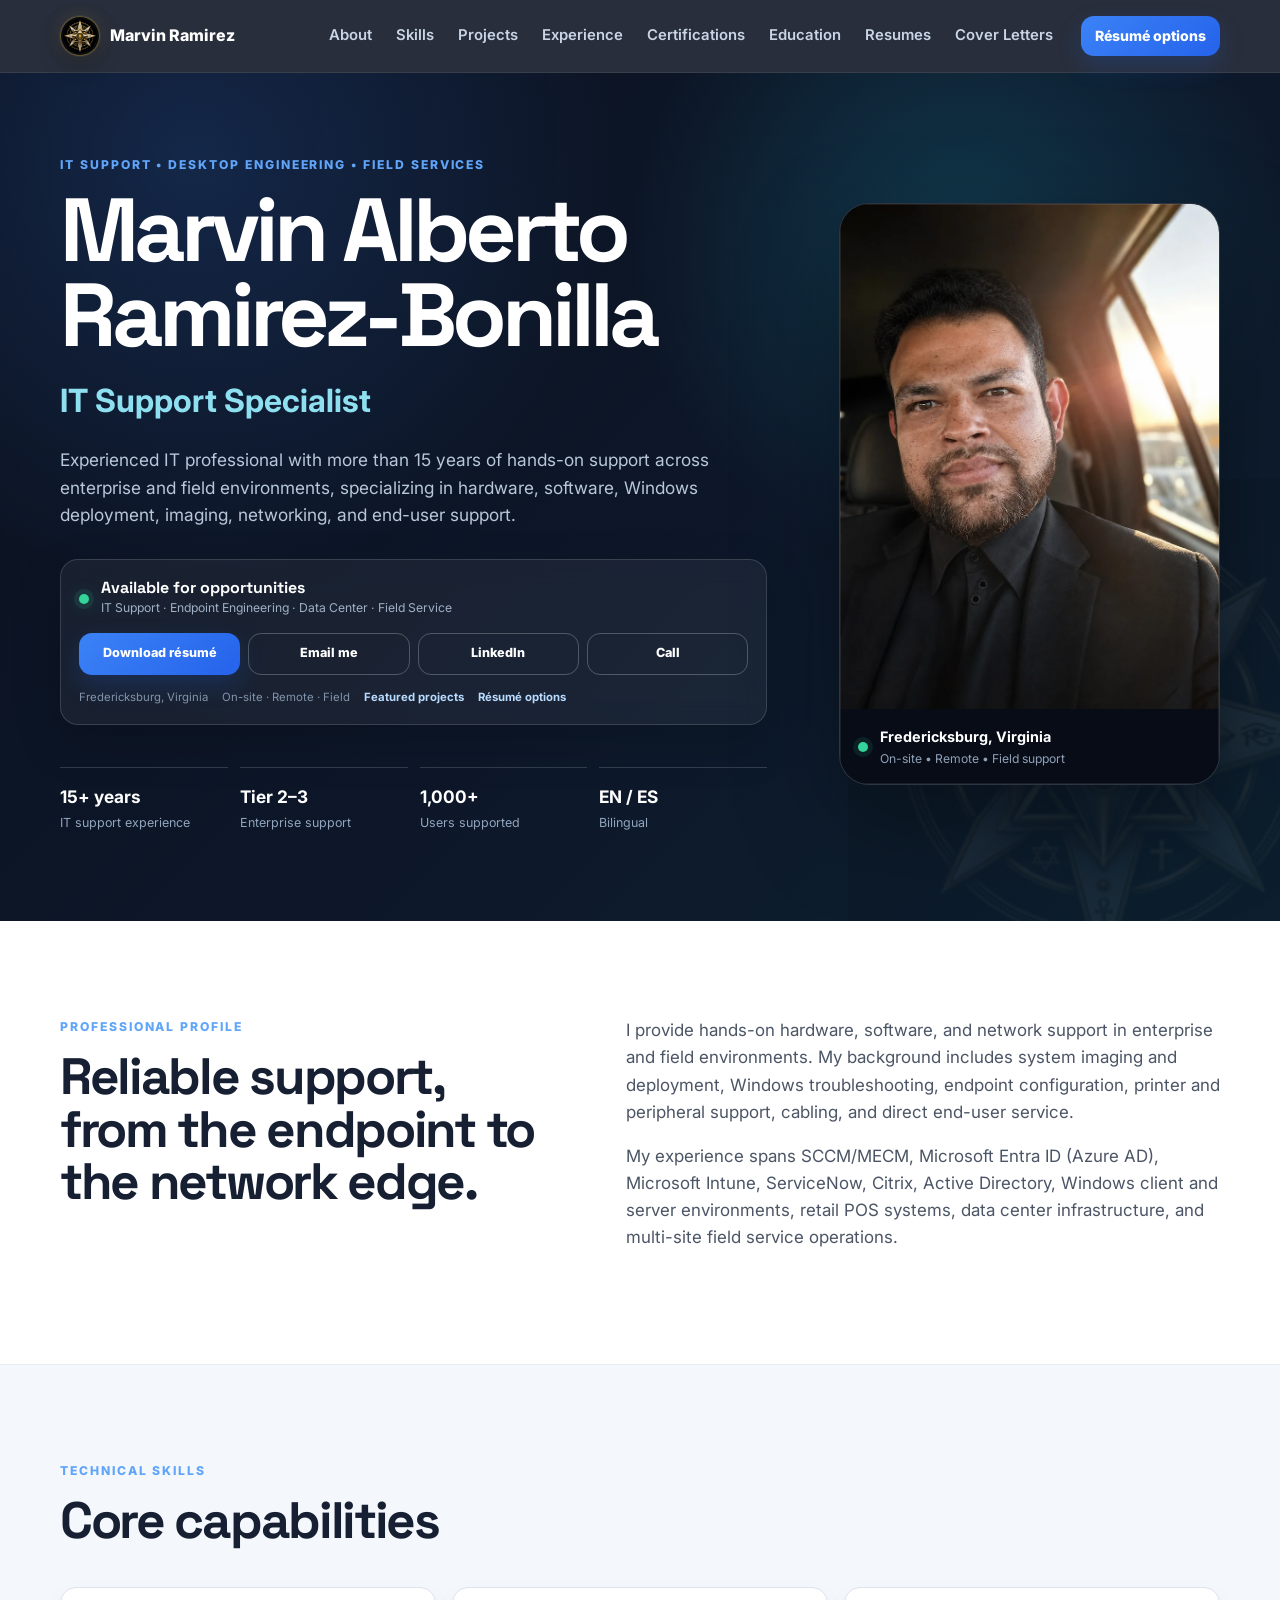
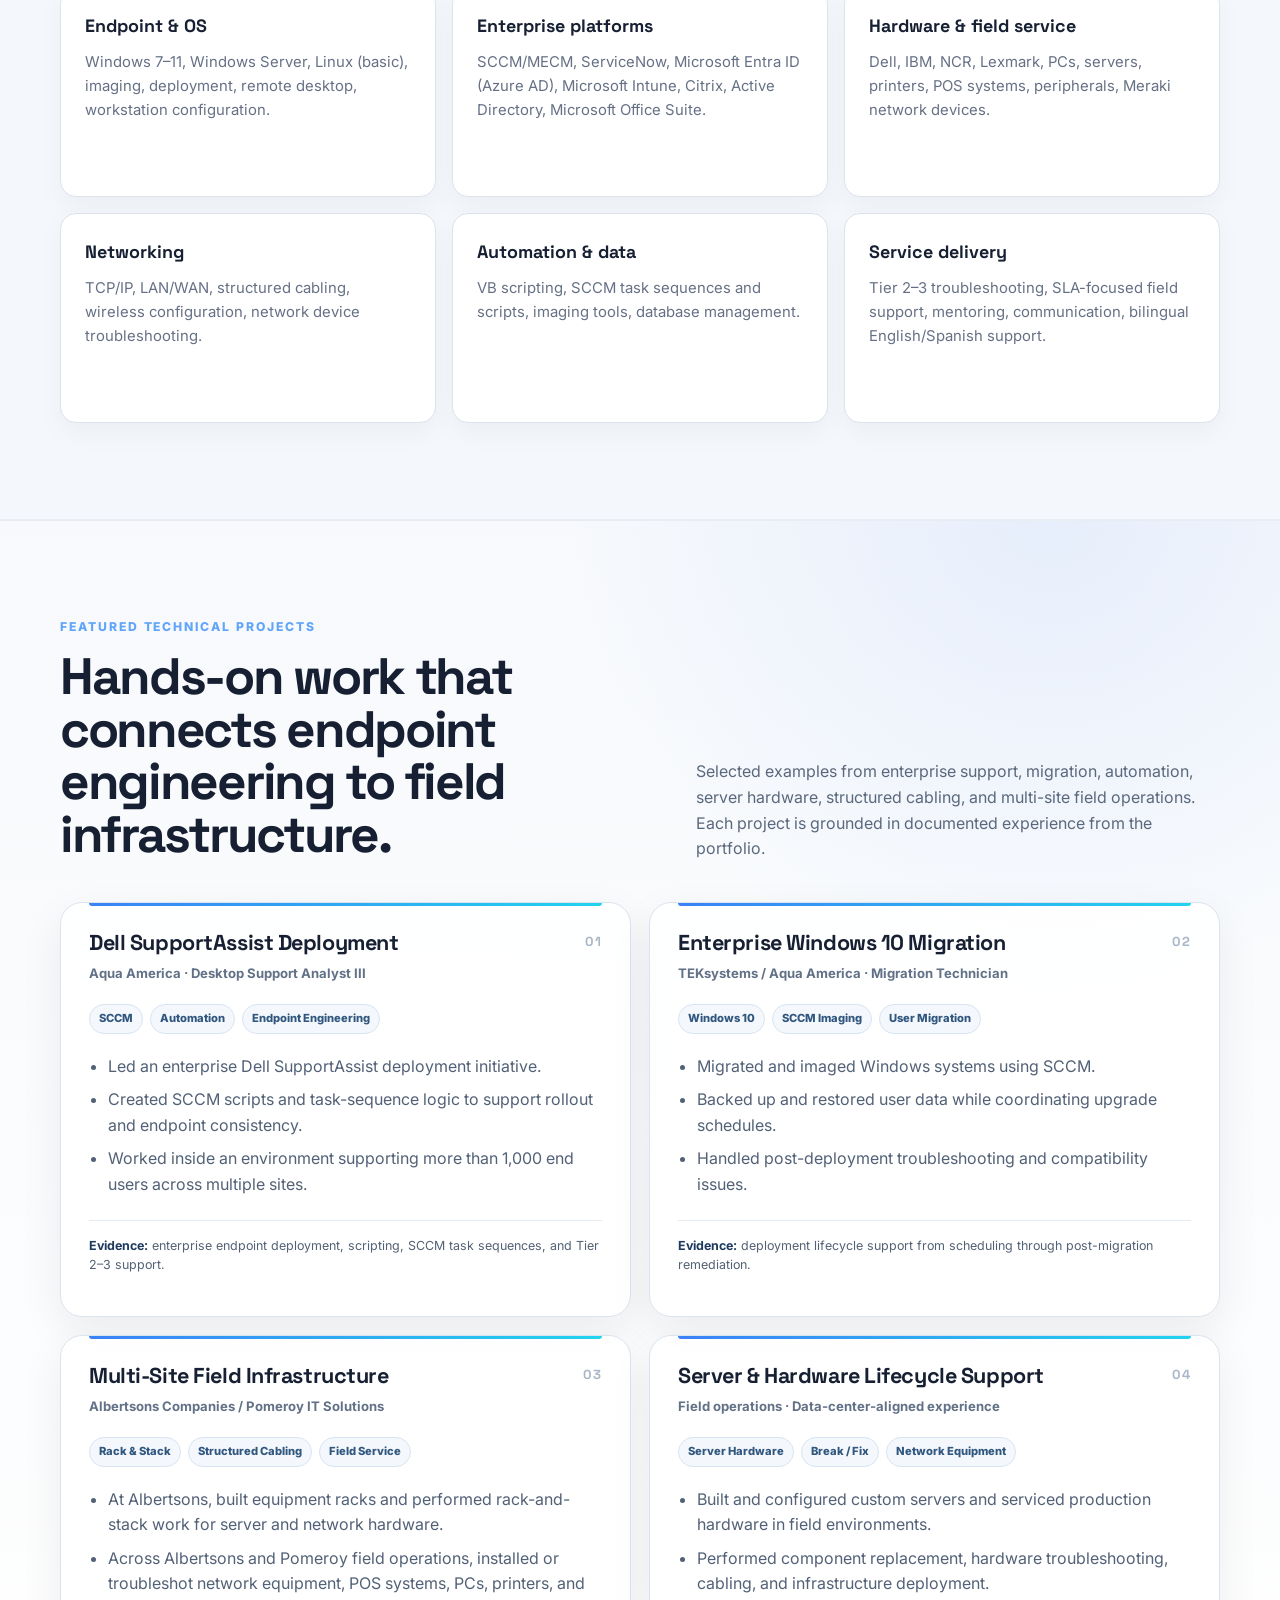
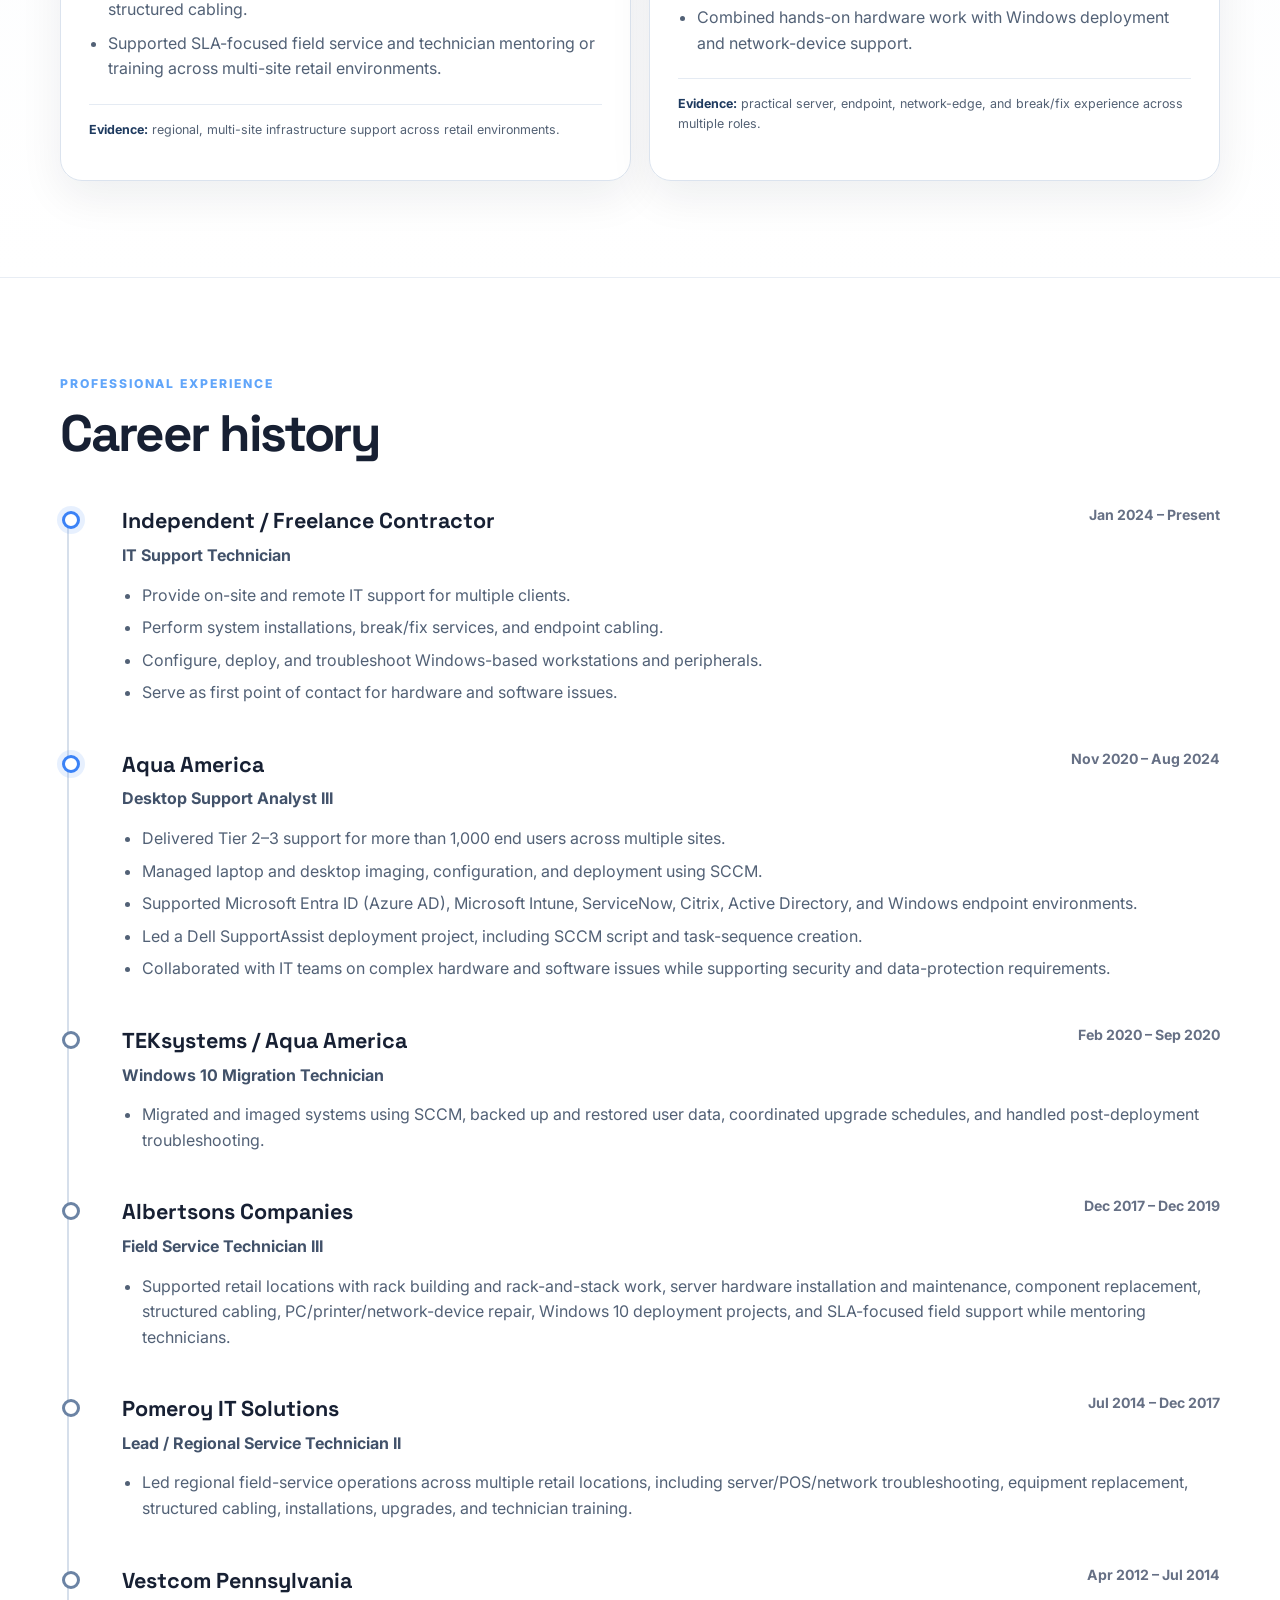
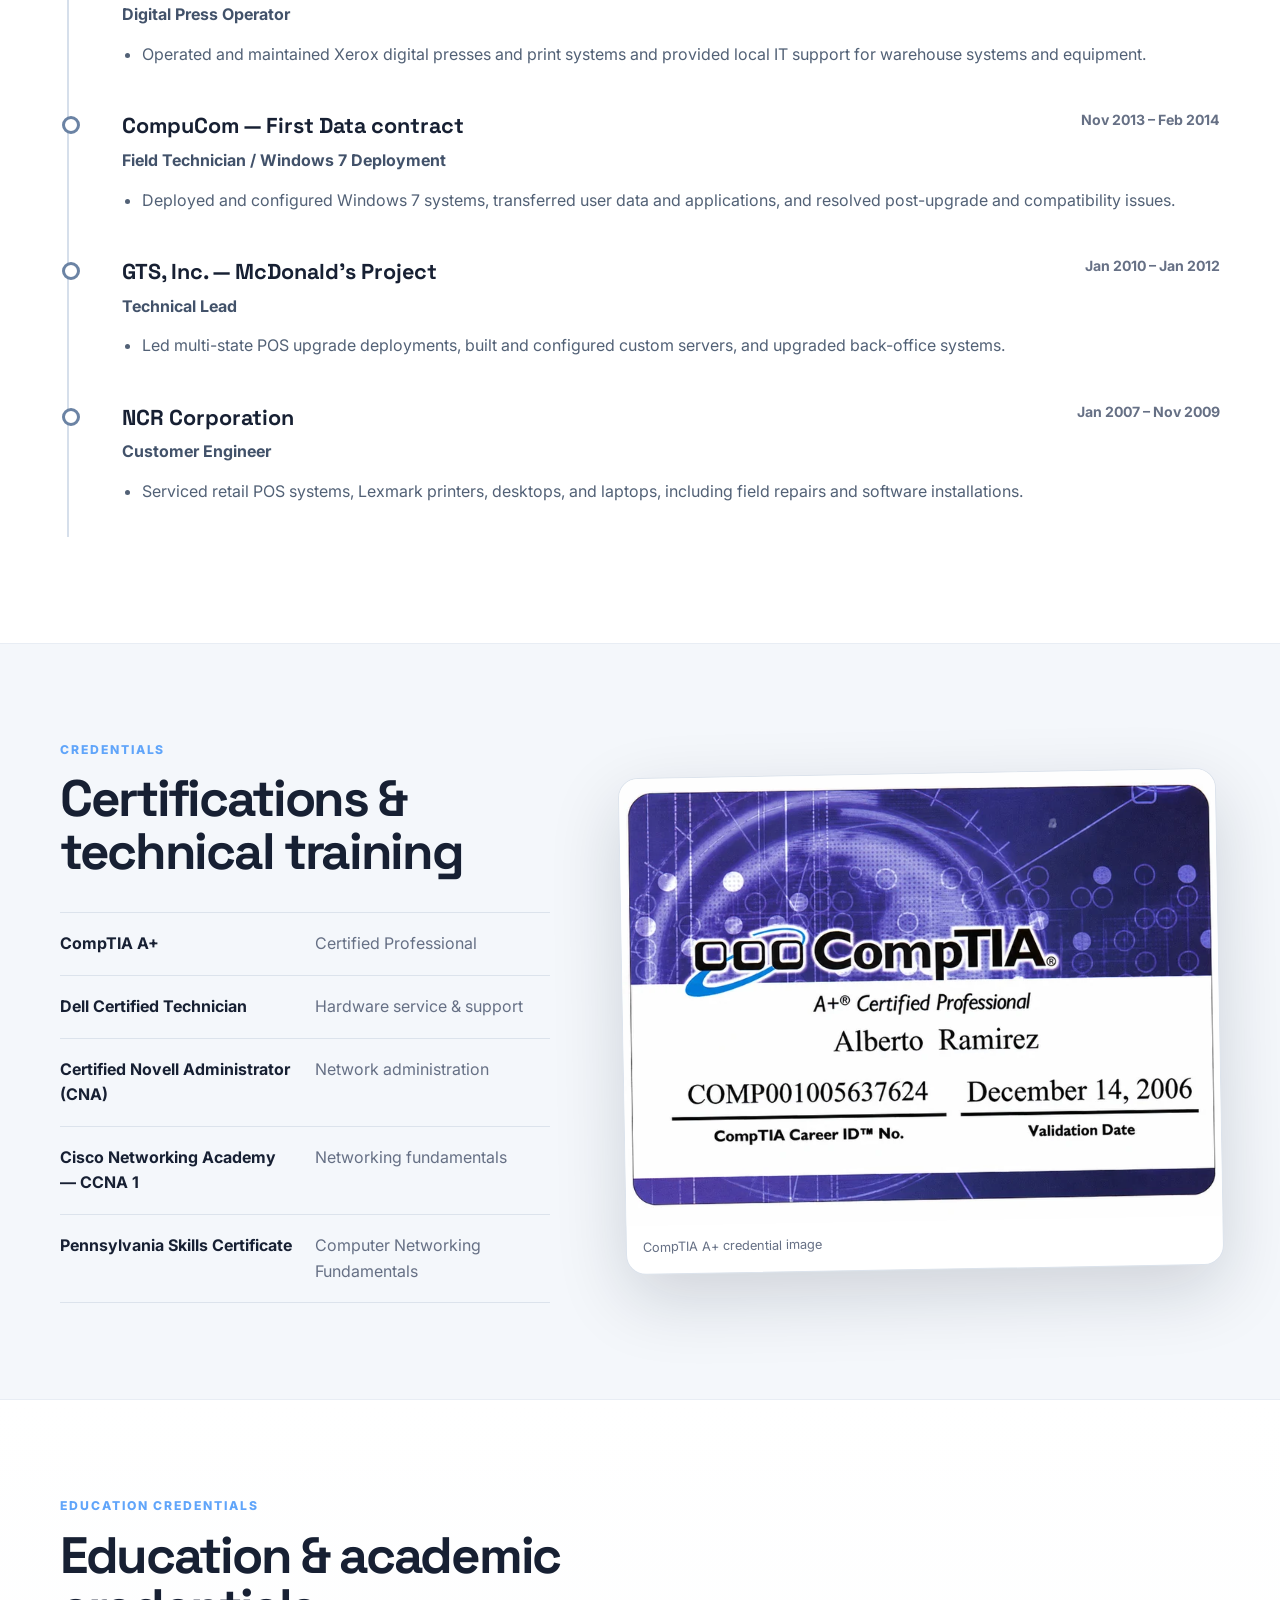
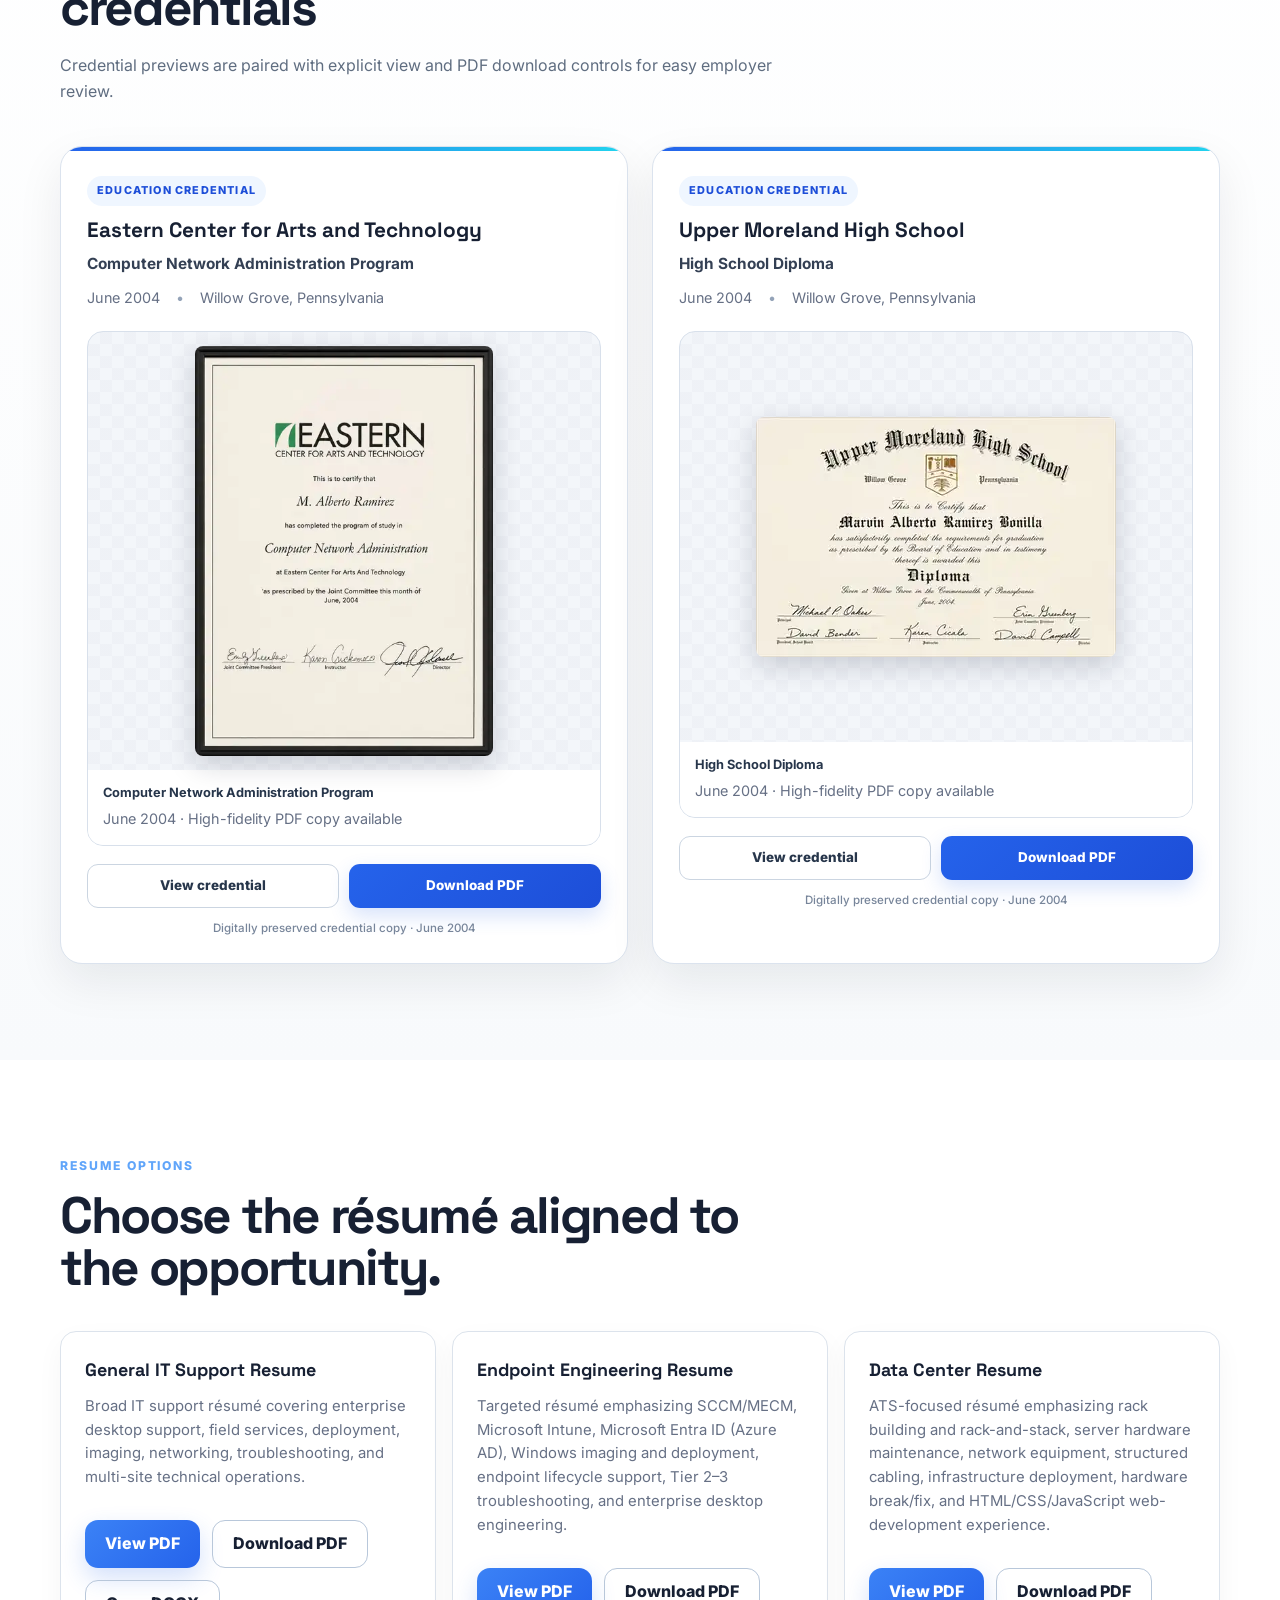
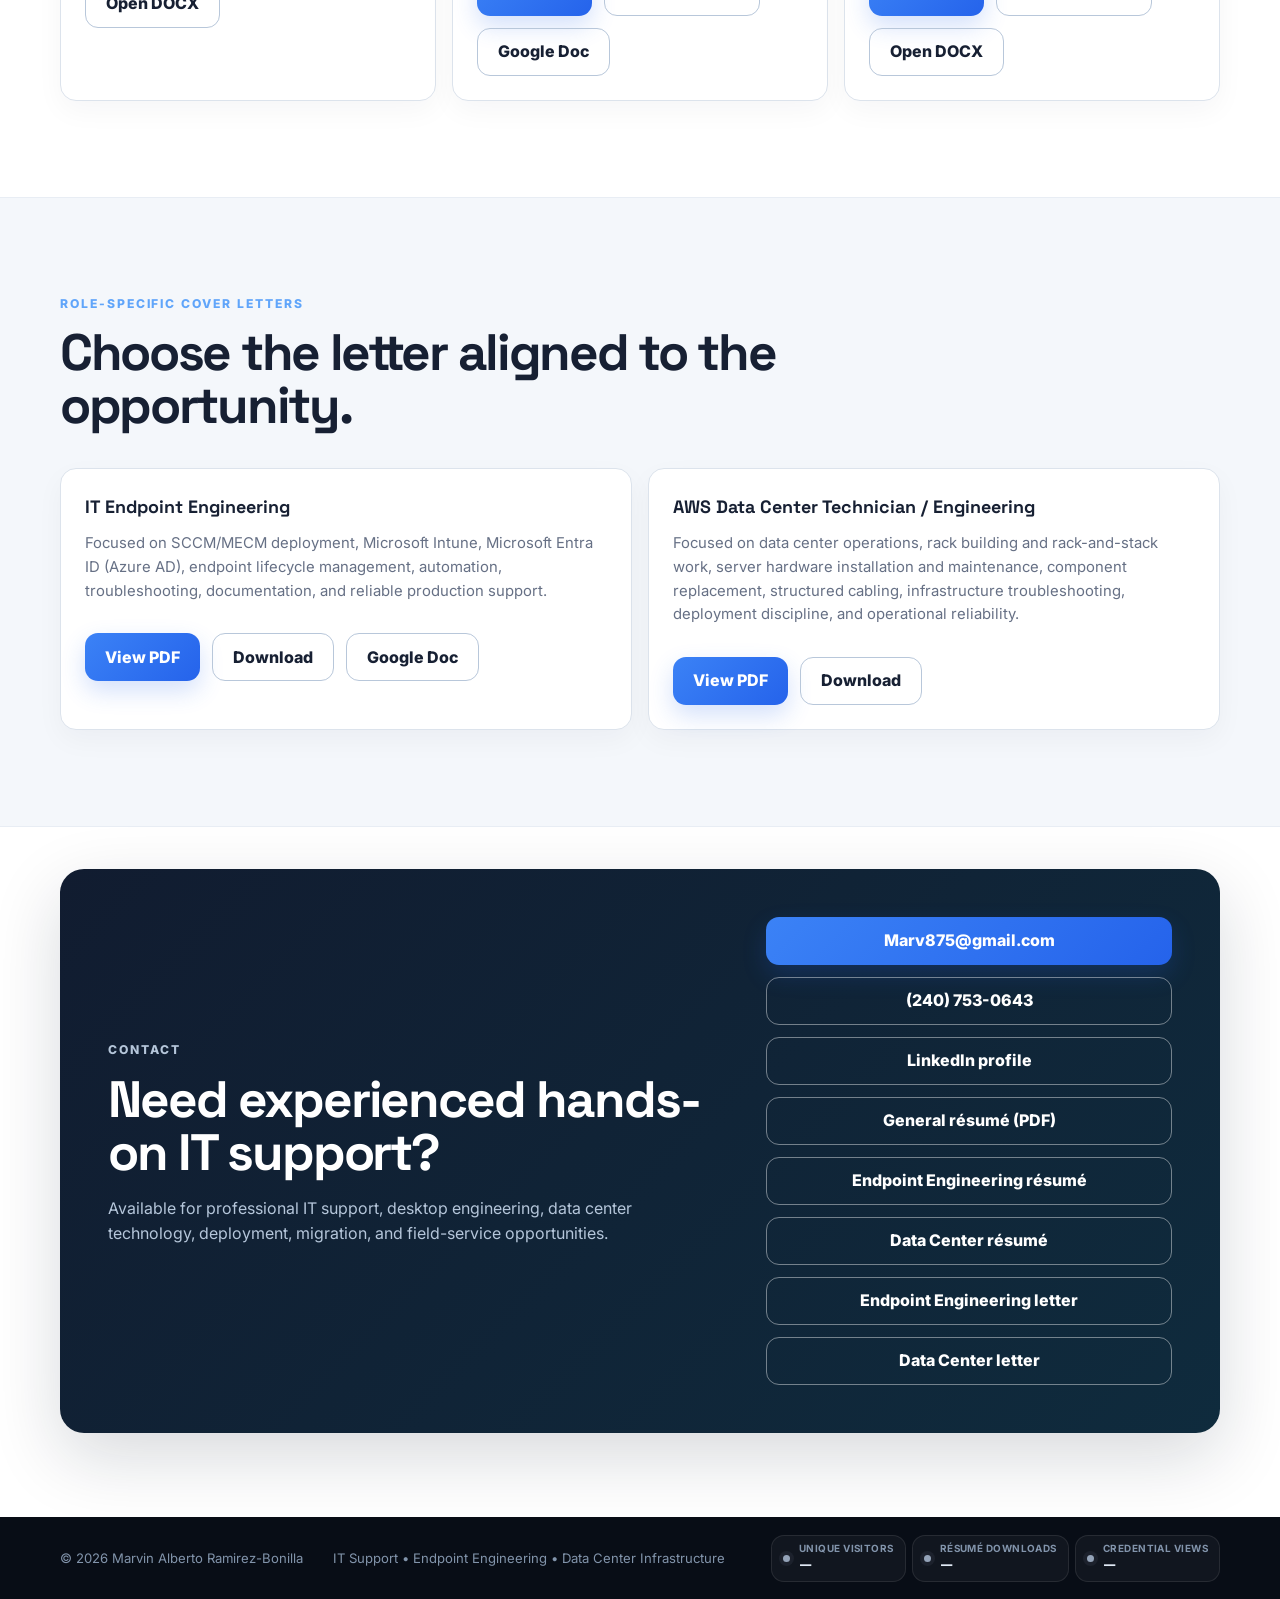
==== commit f3255074: "Bust analytics cache after resume sync" ====
--- a/index.html
+++ b/index.html
@@ -350,6 +350,6 @@
   <noscript>This portfolio requires JavaScript to display embedded media and the visitor count.</noscript>
   <script>document.getElementById('year').textContent = new Date().getFullYear();</script>
   <script src="asset-loader.js?v=20260817-drive-resume1"></script>
-  <script src="visitor-counter.js?v=20260817-1"></script>
+  <script src="visitor-counter.js?v=20260826-resume-sync1"></script>
 </body>
 </html>
